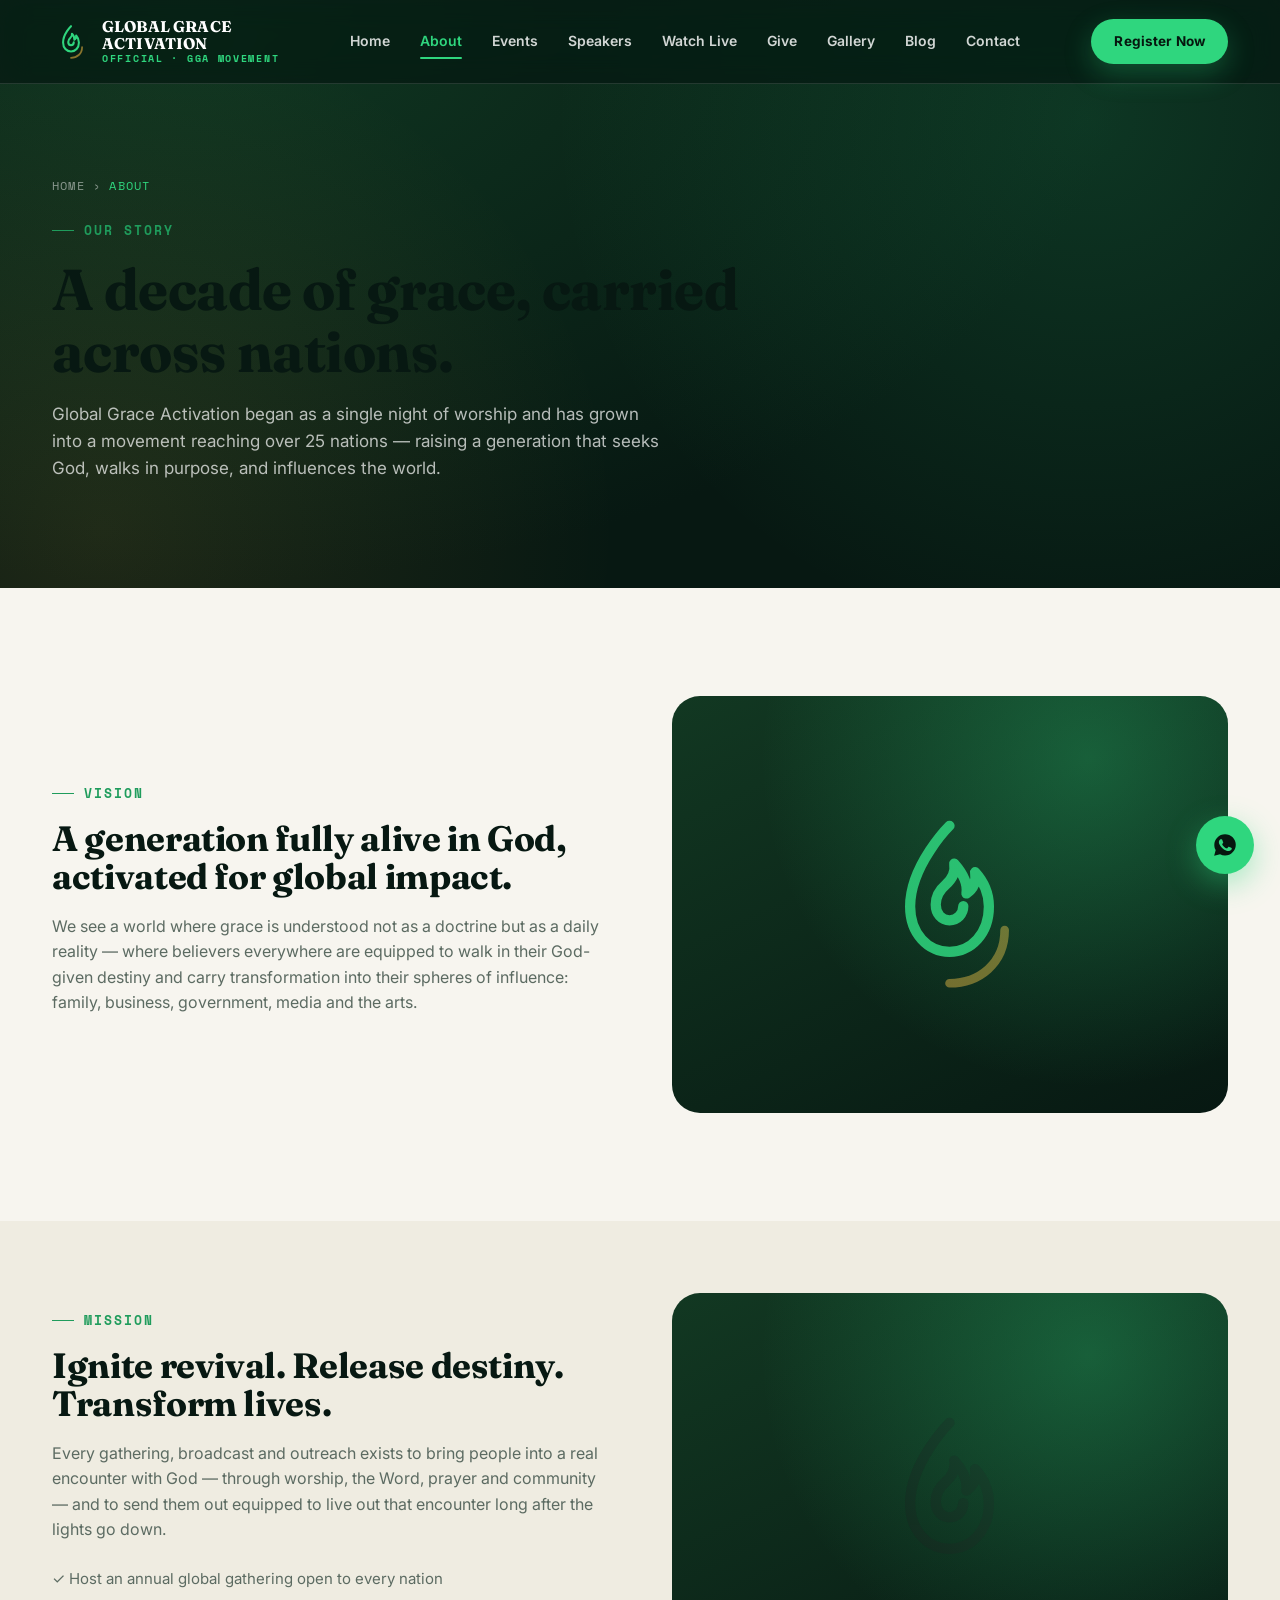
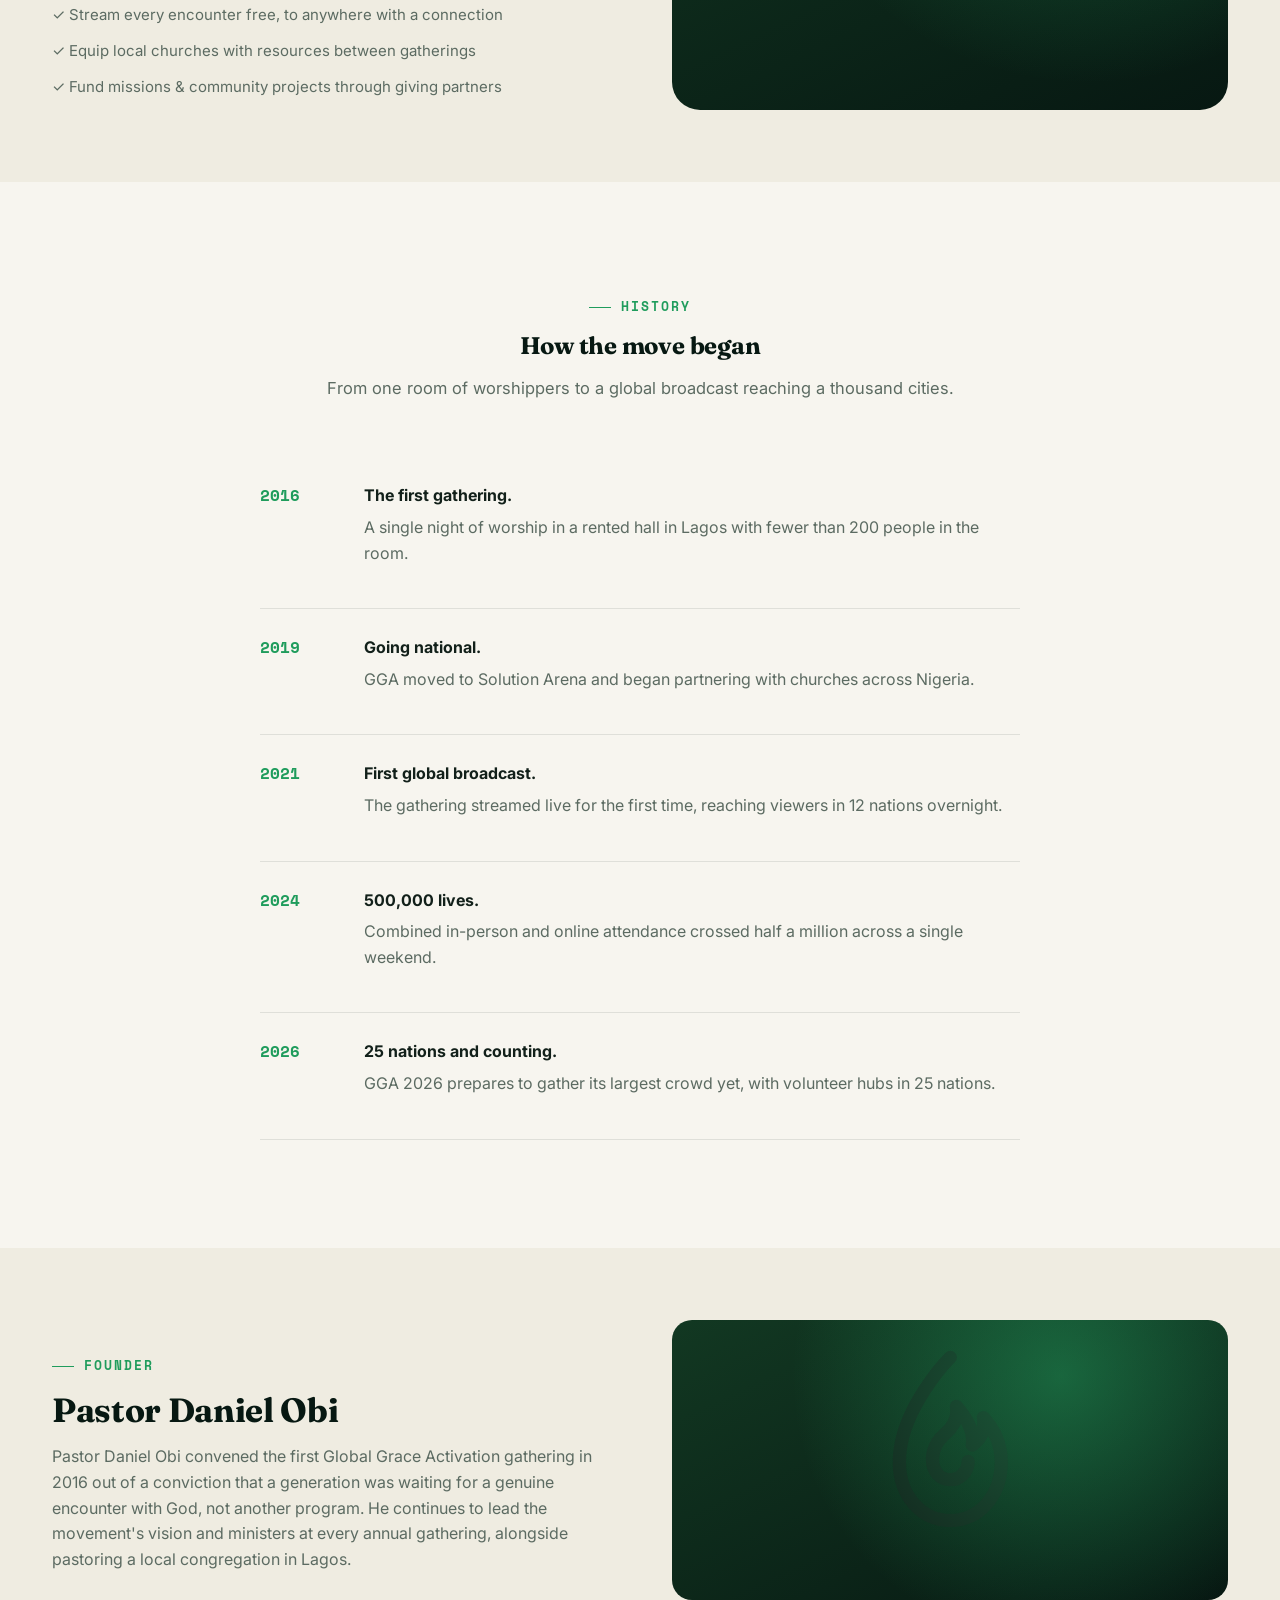
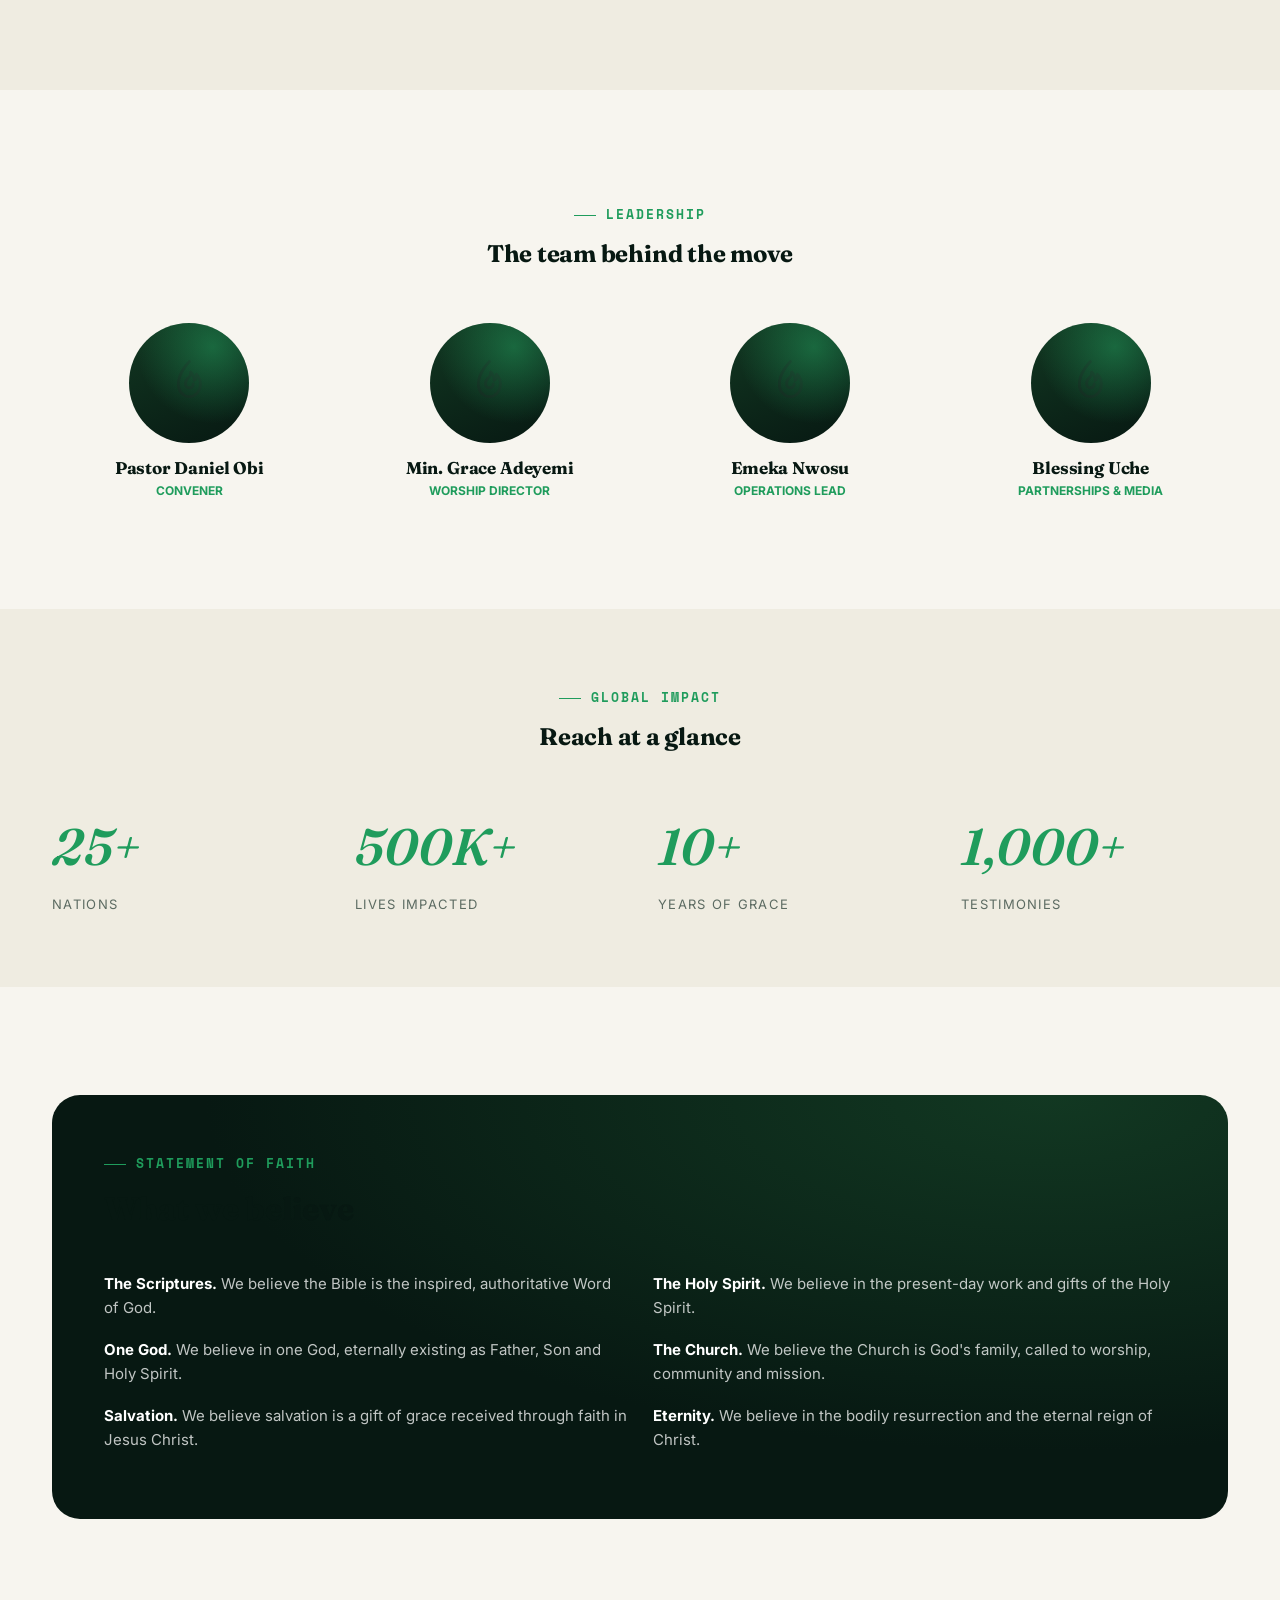
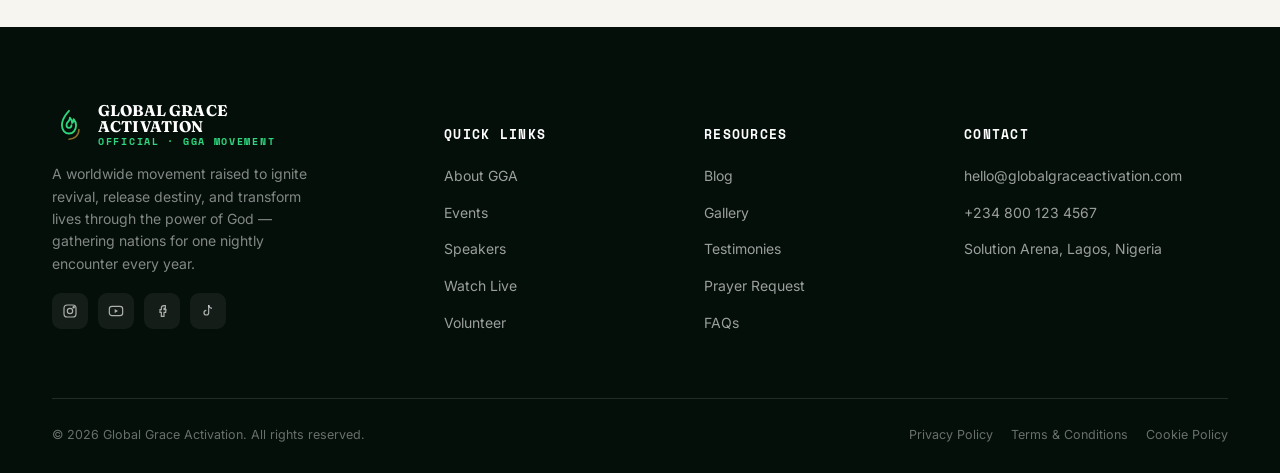
==== about.html @ a382066d "Add files via upload" ====
<!DOCTYPE html>
<html lang="en">
<head>
<meta charset="UTF-8">
<meta name="viewport" content="width=device-width, initial-scale=1.0">
<title>About | Global Grace Activation</title>
<meta name="description" content="The vision, mission, history and leadership behind Global Grace Activation — a worldwide movement raised to ignite revival and activate destiny.">
<meta property="og:title" content="About | Global Grace Activation">
<meta property="og:description" content="The vision, mission, history and leadership behind Global Grace Activation — a worldwide movement raised to ignite revival and activate destiny.">
<meta property="og:type" content="website">
<link rel="icon" href="data:image/svg+xml,<svg xmlns=%22http://www.w3.org/2000/svg%22 viewBox=%220 0 48 48%22><rect width=48 height=48 rx=10 fill=%22%23071812%22/><path d=%22M24 8C24 8 16 16 16 24.5C16 30 19.5 33.5 24 33.5C28.5 33.5 32 30 32 24.5C32 21.8 30.9 19.5 29.4 17.8C29.7 19.6 29 21 27.7 21.9C28 19.9 27.2 18.1 25.3 16C25.6 17.8 24.9 19 23.7 20C22.6 20.9 21.8 22.1 21.8 23.8C21.8 25.7 23 27 24 27C25.7 27 26.8 25.7 26.8 24.2%22 stroke=%22%232fd67e%22 stroke-width=2.6 stroke-linecap=round stroke-linejoin=round fill=none/></svg>">
<link rel="preconnect" href="https://fonts.googleapis.com">
<link rel="stylesheet" href="styles.css">
</head>
<body>
<nav class="nav">
  <div class="container">
    <a href="index.html" class="nav-brand">
      <span class="flame-mark"><svg viewBox="0 0 48 48" fill="none" xmlns="http://www.w3.org/2000/svg">
<path d="M24 4C24 4 14 14 14 24.5C14 31.4 18.5 36 24 36C29.5 36 34 31.4 34 24.5C34 21 32.5 18 30.5 15.8C30.9 18.2 30 20 28.3 21.2C28.7 18.6 27.6 16.3 25.2 13.6C25.6 16 24.6 17.6 23 19C21.6 20.2 20.5 21.8 20.5 24C20.5 26.4 22 28 24 28C26 28 27.5 26.4 27.5 24.4" stroke="#2fd67e" stroke-width="2.6" stroke-linecap="round" stroke-linejoin="round"/>
<path d="M24 44C31.5 44 38 39 38 30.5" stroke="#f5b942" stroke-width="2.2" stroke-linecap="round" opacity="0.55"/>
</svg></span>
      <span class="brand-text">GLOBAL GRACE<br>ACTIVATION<small>OFFICIAL &middot; GGA MOVEMENT</small></span>
    </a>
    <div class="nav-links">
      <a href="index.html">Home</a>
      <a href="about.html">About</a>
      <a href="events.html">Events</a>
      <a href="speakers.html">Speakers</a>
      <a href="watch-live.html">Watch Live</a>
      <a href="give.html">Give</a>
      <a href="gallery.html">Gallery</a>
      <a href="blog.html">Blog</a>
      <a href="contact.html">Contact</a>
    </div>
    <div class="nav-actions">
      <a href="watch-live.html" class="btn btn-outline btn-sm">Watch Live</a>
      <a href="events.html" class="btn btn-primary btn-sm">Register Now</a>
    </div>
    <button class="nav-burger" aria-label="Menu"><span></span><span></span><span></span></button>
  </div>
</nav>

<header class="page-header">
  <div class="container">
    <span class="crumb">Home &rsaquo; <span>About</span></span>
    <span class="eyebrow on-dark">Our story</span>
    <h1 style="margin-top:18px;">A decade of grace, carried across nations.</h1>
    <p>Global Grace Activation began as a single night of worship and has grown into a movement reaching over 25 nations &mdash; raising a generation that seeks God, walks in purpose, and influences the world.</p>
  </div>
</header>

<section class="section-pad">
  <div class="container two-col">
    <div class="reveal">
      <span class="eyebrow">Vision</span>
      <h2 style="font-size:2.2rem; margin-top:16px;">A generation fully alive in God, activated for global impact.</h2>
      <p style="color:var(--mist); margin-top:18px; font-size:16px;">We see a world where grace is understood not as a doctrine but as a daily reality &mdash; where believers everywhere are equipped to walk in their God-given destiny and carry transformation into their spheres of influence: family, business, government, media and the arts.</p>
    </div>
    <div class="img-frame reveal"><svg viewBox="0 0 48 48" fill="none" xmlns="http://www.w3.org/2000/svg">
<path d="M24 4C24 4 14 14 14 24.5C14 31.4 18.5 36 24 36C29.5 36 34 31.4 34 24.5C34 21 32.5 18 30.5 15.8C30.9 18.2 30 20 28.3 21.2C28.7 18.6 27.6 16.3 25.2 13.6C25.6 16 24.6 17.6 23 19C21.6 20.2 20.5 21.8 20.5 24C20.5 26.4 22 28 24 28C26 28 27.5 26.4 27.5 24.4" stroke="#2fd67e" stroke-width="2.6" stroke-linecap="round" stroke-linejoin="round"/>
<path d="M24 44C31.5 44 38 39 38 30.5" stroke="#f5b942" stroke-width="2.2" stroke-linecap="round" opacity="0.55"/>
</svg></div>
  </div>
</section>

<section class="section-pad-sm" style="background:var(--paper-2);">
  <div class="container two-col">
    <div class="img-frame reveal" style="order:2;"><svg viewBox="0 0 48 48" fill="none" xmlns="http://www.w3.org/2000/svg">
<path d="M24 4C24 4 14 14 14 24.5C14 31.4 18.5 36 24 36C29.5 36 34 31.4 34 24.5C34 21 32.5 18 30.5 15.8C30.9 18.2 30 20 28.3 21.2C28.7 18.6 27.6 16.3 25.2 13.6C25.6 16 24.6 17.6 23 19C21.6 20.2 20.5 21.8 20.5 24C20.5 26.4 22 28 24 28C26 28 27.5 26.4 27.5 24.4" stroke="currentColor" stroke-width="2.6" stroke-linecap="round" stroke-linejoin="round"/>
</svg></div>
    <div class="reveal" style="order:1;">
      <span class="eyebrow">Mission</span>
      <h2 style="font-size:2.2rem; margin-top:16px;">Ignite revival. Release destiny. Transform lives.</h2>
      <p style="color:var(--mist); margin-top:18px; font-size:16px;">Every gathering, broadcast and outreach exists to bring people into a real encounter with God &mdash; through worship, the Word, prayer and community &mdash; and to send them out equipped to live out that encounter long after the lights go down.</p>
      <ul style="margin-top:24px; color:var(--mist); font-size:15px; display:flex; flex-direction:column; gap:12px;">
        <li>&#10003; Host an annual global gathering open to every nation</li>
        <li>&#10003; Stream every encounter free, to anywhere with a connection</li>
        <li>&#10003; Equip local churches with resources between gatherings</li>
        <li>&#10003; Fund missions &amp; community projects through giving partners</li>
      </ul>
    </div>
  </div>
</section>

<section class="section-pad">
  <div class="container">
    <div class="center-head reveal">
      <span class="eyebrow">History</span>
      <h2>How the move began</h2>
      <p>From one room of worshippers to a global broadcast reaching a thousand cities.</p>
    </div>
    <ul class="impact-list reveal-stagger" style="max-width:760px; margin:0 auto;">
      <li><span class="yr">2016</span><div><strong>The first gathering.</strong><p style="color:var(--mist); margin-top:6px;">A single night of worship in a rented hall in Lagos with fewer than 200 people in the room.</p></div></li>
      <li><span class="yr">2019</span><div><strong>Going national.</strong><p style="color:var(--mist); margin-top:6px;">GGA moved to Solution Arena and began partnering with churches across Nigeria.</p></div></li>
      <li><span class="yr">2021</span><div><strong>First global broadcast.</strong><p style="color:var(--mist); margin-top:6px;">The gathering streamed live for the first time, reaching viewers in 12 nations overnight.</p></div></li>
      <li><span class="yr">2024</span><div><strong>500,000 lives.</strong><p style="color:var(--mist); margin-top:6px;">Combined in-person and online attendance crossed half a million across a single weekend.</p></div></li>
      <li><span class="yr">2026</span><div><strong>25 nations and counting.</strong><p style="color:var(--mist); margin-top:6px;">GGA 2026 prepares to gather its largest crowd yet, with volunteer hubs in 25 nations.</p></div></li>
    </ul>
  </div>
</section>

<section class="section-pad-sm" style="background:var(--paper-2);">
  <div class="container two-col">
    <div class="reveal">
      <span class="eyebrow">Founder</span>
      <h2 style="font-size:2.1rem; margin-top:16px;">Pastor Daniel Obi</h2>
      <p style="color:var(--mist); margin-top:16px; font-size:16px;">Pastor Daniel Obi convened the first Global Grace Activation gathering in 2016 out of a conviction that a generation was waiting for a genuine encounter with God, not another program. He continues to lead the movement's vision and ministers at every annual gathering, alongside pastoring a local congregation in Lagos.</p>
    </div>
    <div class="leader-card reveal" style="text-align:left;">
      <div class="avatar" style="margin:0 0 18px; border-radius:20px; width:100%; height:280px;"><svg viewBox="0 0 48 48" fill="none" xmlns="http://www.w3.org/2000/svg">
<path d="M24 4C24 4 14 14 14 24.5C14 31.4 18.5 36 24 36C29.5 36 34 31.4 34 24.5C34 21 32.5 18 30.5 15.8C30.9 18.2 30 20 28.3 21.2C28.7 18.6 27.6 16.3 25.2 13.6C25.6 16 24.6 17.6 23 19C21.6 20.2 20.5 21.8 20.5 24C20.5 26.4 22 28 24 28C26 28 27.5 26.4 27.5 24.4" stroke="currentColor" stroke-width="2.6" stroke-linecap="round" stroke-linejoin="round"/>
</svg></div>
    </div>
  </div>
</section>

<section class="section-pad">
  <div class="container">
    <div class="center-head reveal">
      <span class="eyebrow">Leadership</span>
      <h2>The team behind the move</h2>
    </div>
    <div class="grid-4 reveal-stagger">
      <div class="leader-card"><div class="avatar"><svg viewBox="0 0 48 48" fill="none" xmlns="http://www.w3.org/2000/svg">
<path d="M24 4C24 4 14 14 14 24.5C14 31.4 18.5 36 24 36C29.5 36 34 31.4 34 24.5C34 21 32.5 18 30.5 15.8C30.9 18.2 30 20 28.3 21.2C28.7 18.6 27.6 16.3 25.2 13.6C25.6 16 24.6 17.6 23 19C21.6 20.2 20.5 21.8 20.5 24C20.5 26.4 22 28 24 28C26 28 27.5 26.4 27.5 24.4" stroke="currentColor" stroke-width="2.6" stroke-linecap="round" stroke-linejoin="round"/>
</svg></div><h4>Pastor Daniel Obi</h4><div class="role">Convener</div></div>
      <div class="leader-card"><div class="avatar"><svg viewBox="0 0 48 48" fill="none" xmlns="http://www.w3.org/2000/svg">
<path d="M24 4C24 4 14 14 14 24.5C14 31.4 18.5 36 24 36C29.5 36 34 31.4 34 24.5C34 21 32.5 18 30.5 15.8C30.9 18.2 30 20 28.3 21.2C28.7 18.6 27.6 16.3 25.2 13.6C25.6 16 24.6 17.6 23 19C21.6 20.2 20.5 21.8 20.5 24C20.5 26.4 22 28 24 28C26 28 27.5 26.4 27.5 24.4" stroke="currentColor" stroke-width="2.6" stroke-linecap="round" stroke-linejoin="round"/>
</svg></div><h4>Min. Grace Adeyemi</h4><div class="role">Worship Director</div></div>
      <div class="leader-card"><div class="avatar"><svg viewBox="0 0 48 48" fill="none" xmlns="http://www.w3.org/2000/svg">
<path d="M24 4C24 4 14 14 14 24.5C14 31.4 18.5 36 24 36C29.5 36 34 31.4 34 24.5C34 21 32.5 18 30.5 15.8C30.9 18.2 30 20 28.3 21.2C28.7 18.6 27.6 16.3 25.2 13.6C25.6 16 24.6 17.6 23 19C21.6 20.2 20.5 21.8 20.5 24C20.5 26.4 22 28 24 28C26 28 27.5 26.4 27.5 24.4" stroke="currentColor" stroke-width="2.6" stroke-linecap="round" stroke-linejoin="round"/>
</svg></div><h4>Emeka Nwosu</h4><div class="role">Operations Lead</div></div>
      <div class="leader-card"><div class="avatar"><svg viewBox="0 0 48 48" fill="none" xmlns="http://www.w3.org/2000/svg">
<path d="M24 4C24 4 14 14 14 24.5C14 31.4 18.5 36 24 36C29.5 36 34 31.4 34 24.5C34 21 32.5 18 30.5 15.8C30.9 18.2 30 20 28.3 21.2C28.7 18.6 27.6 16.3 25.2 13.6C25.6 16 24.6 17.6 23 19C21.6 20.2 20.5 21.8 20.5 24C20.5 26.4 22 28 24 28C26 28 27.5 26.4 27.5 24.4" stroke="currentColor" stroke-width="2.6" stroke-linecap="round" stroke-linejoin="round"/>
</svg></div><h4>Blessing Uche</h4><div class="role">Partnerships &amp; Media</div></div>
    </div>
  </div>
</section>

<section class="section-pad-sm" style="background:var(--paper-2);">
  <div class="container">
    <div class="center-head reveal">
      <span class="eyebrow">Global impact</span>
      <h2>Reach at a glance</h2>
    </div>
    <div class="stats-row reveal-stagger">
      <div><div class="stat-num">25+</div><div class="stat-label">Nations</div></div>
      <div><div class="stat-num">500K+</div><div class="stat-label">Lives Impacted</div></div>
      <div><div class="stat-num">10+</div><div class="stat-label">Years of Grace</div></div>
      <div><div class="stat-num">1,000+</div><div class="stat-label">Testimonies</div></div>
    </div>
  </div>
</section>

<section class="section-pad">
  <div class="container">
    <div class="panel-dark reveal">
      <span class="eyebrow">Statement of faith</span>
      <h2 style="font-size:2rem; margin-top:18px;">What we believe</h2>
      <div class="grid-2" style="margin-top:30px; color:rgba(255,255,255,.75); font-size:15px;">
        <div>
          <p style="margin-bottom:18px;"><strong style="color:#fff;">The Scriptures.</strong> We believe the Bible is the inspired, authoritative Word of God.</p>
          <p style="margin-bottom:18px;"><strong style="color:#fff;">One God.</strong> We believe in one God, eternally existing as Father, Son and Holy Spirit.</p>
          <p><strong style="color:#fff;">Salvation.</strong> We believe salvation is a gift of grace received through faith in Jesus Christ.</p>
        </div>
        <div>
          <p style="margin-bottom:18px;"><strong style="color:#fff;">The Holy Spirit.</strong> We believe in the present-day work and gifts of the Holy Spirit.</p>
          <p style="margin-bottom:18px;"><strong style="color:#fff;">The Church.</strong> We believe the Church is God's family, called to worship, community and mission.</p>
          <p><strong style="color:#fff;">Eternity.</strong> We believe in the bodily resurrection and the eternal reign of Christ.</p>
        </div>
      </div>
    </div>
  </div>
</section>
<footer>
  <div class="container">
    <div class="footer-grid">
      <div class="footer-brand">
        <a href="index.html" class="nav-brand" style="margin-bottom:6px;">
          <span class="flame-mark" style="width:34px;height:34px;"><svg viewBox="0 0 48 48" fill="none" xmlns="http://www.w3.org/2000/svg">
<path d="M24 4C24 4 14 14 14 24.5C14 31.4 18.5 36 24 36C29.5 36 34 31.4 34 24.5C34 21 32.5 18 30.5 15.8C30.9 18.2 30 20 28.3 21.2C28.7 18.6 27.6 16.3 25.2 13.6C25.6 16 24.6 17.6 23 19C21.6 20.2 20.5 21.8 20.5 24C20.5 26.4 22 28 24 28C26 28 27.5 26.4 27.5 24.4" stroke="#2fd67e" stroke-width="2.6" stroke-linecap="round" stroke-linejoin="round"/>
<path d="M24 44C31.5 44 38 39 38 30.5" stroke="#f5b942" stroke-width="2.2" stroke-linecap="round" opacity="0.55"/>
</svg></span>
          <span class="brand-text">GLOBAL GRACE<br>ACTIVATION<small>OFFICIAL &middot; GGA MOVEMENT</small></span>
        </a>
        <p>A worldwide movement raised to ignite revival, release destiny, and transform lives through the power of God &mdash; gathering nations for one nightly encounter every year.</p>
        <div class="footer-social">
          <a href="#" aria-label="Instagram"><svg width="16" height="16" viewBox="0 0 24 24" fill="none" stroke="currentColor" stroke-width="1.8"><rect x="3" y="3" width="18" height="18" rx="5"/><circle cx="12" cy="12" r="4"/><circle cx="17.5" cy="6.5" r="1"/></svg></a>
          <a href="#" aria-label="YouTube"><svg width="16" height="16" viewBox="0 0 24 24" fill="none" stroke="currentColor" stroke-width="1.8"><rect x="2" y="5" width="20" height="14" rx="4"/><path d="M10 9l5 3-5 3V9z" fill="currentColor" stroke="none"/></svg></a>
          <a href="#" aria-label="Facebook"><svg width="16" height="16" viewBox="0 0 24 24" fill="none" stroke="currentColor" stroke-width="1.8"><path d="M15 8h2V4h-2a4 4 0 0 0-4 4v2H9v4h2v6h4v-6h2.5l.5-4H15V8z"/></svg></a>
          <a href="#" aria-label="TikTok"><svg width="16" height="16" viewBox="0 0 24 24" fill="none" stroke="currentColor" stroke-width="1.8"><path d="M13 3v11.5a3.5 3.5 0 1 1-3.5-3.5"/><path d="M13 3c.4 2.6 2.2 4.6 5 5"/></svg></a>
        </div>
      </div>
      <div>
        <h5>Quick Links</h5>
        <ul>
          <li><a href="about.html">About GGA</a></li>
          <li><a href="events.html">Events</a></li>
          <li><a href="speakers.html">Speakers</a></li>
          <li><a href="watch-live.html">Watch Live</a></li>
          <li><a href="volunteer.html">Volunteer</a></li>
        </ul>
      </div>
      <div>
        <h5>Resources</h5>
        <ul>
          <li><a href="blog.html">Blog</a></li>
          <li><a href="gallery.html">Gallery</a></li>
          <li><a href="testimonies.html">Testimonies</a></li>
          <li><a href="prayer.html">Prayer Request</a></li>
          <li><a href="faqs.html">FAQs</a></li>
        </ul>
      </div>
      <div>
        <h5>Contact</h5>
        <ul>
          <li><a href="mailto:hello@globalgraceactivation.com">hello@globalgraceactivation.com</a></li>
          <li><a href="tel:+2348001234567">+234 800 123 4567</a></li>
          <li><a href="contact.html">Solution Arena, Lagos, Nigeria</a></li>
        </ul>
      </div>
    </div>
    <div class="footer-bottom">
      <span>&copy; 2026 Global Grace Activation. All rights reserved.</span>
      <div>
        <a href="#">Privacy Policy</a><a href="#">Terms &amp; Conditions</a><a href="#">Cookie Policy</a>
      </div>
    </div>
  </div>
</footer>

<a href="https://wa.me/2348001234567" class="wa-float" aria-label="Chat on WhatsApp" target="_blank" rel="noopener">
  <svg width="26" height="26" viewBox="0 0 24 24" fill="currentColor"><path d="M12.04 2C6.58 2 2.13 6.45 2.13 11.91c0 1.7.44 3.35 1.29 4.8L2 22l5.44-1.38a9.9 9.9 0 0 0 4.6 1.13h.01c5.46 0 9.9-4.45 9.9-9.91 0-2.65-1.03-5.13-2.9-7C17.17 3.02 14.69 2 12.04 2zm5.8 14.16c-.24.68-1.4 1.3-1.93 1.38-.5.08-1.12.11-1.8-.11-.42-.13-.96-.31-1.65-.6-2.9-1.25-4.8-4.17-4.94-4.36-.14-.2-1.18-1.57-1.18-3 0-1.42.75-2.12 1.01-2.41.27-.29.58-.36.78-.36.2 0 .4 0 .57.01.18.01.43-.07.68.52.24.6.83 2.06.9 2.21.07.15.12.33.02.53-.1.2-.15.32-.3.5-.15.17-.31.39-.44.52-.15.15-.3.31-.13.6.17.3.76 1.25 1.63 2.03 1.12 1 2.07 1.31 2.36 1.46.3.15.47.13.64-.08.18-.2.75-.88.95-1.18.2-.3.4-.25.66-.15.27.1 1.71.81 2 .96.3.15.49.22.56.35.08.13.08.75-.16 1.44z"/></svg>
</a>

<script src="script.js"></script>
</body>
</html>
---- styles.css ----
/* ============================================================
   GLOBAL GRACE ACTIVATION — Design System
   Display: Fraunces (editorial serif, dramatic italics — gravitas of a faith movement)
   Body:    Inter
   Utility: Space Mono (countdown, eyebrows, labels — "signal" feel)
   ============================================================ */

@import url('https://fonts.googleapis.com/css2?family=Fraunces:ital,opsz,wght@0,9..144,300;0,9..144,500;0,9..144,600;0,9..144,700;0,9..144,900;1,9..144,500;1,9..144,600&family=Inter:wght@400;500;600;700;800&family=Space+Mono:wght@400;700&display=swap');

:root{
  /* --- colors --- */
  --ink:        #071812;   /* near-black forest, hero/dark sections */
  --ink-2:      #0e2b1d;   /* secondary dark panel */
  --forest:     #123822;   /* mid green, borders on dark */
  --flame:      #2fd67e;   /* signature bright activation green */
  --flame-dim:  #1f9c5c;
  --ember:      #f5b942;   /* warm gold/amber — the "fire" counter-note */
  --paper:      #f7f5ef;   /* warm off-white, not stark white */
  --paper-2:    #efece1;
  --text:       #12201a;   /* body ink on paper */
  --mist:       #5c6b62;   /* muted secondary text */
  --line:       rgba(18,32,26,0.10);
  --line-dark:  rgba(255,255,255,0.12);
  --white:      #ffffff;

  --shadow-sm:  0 2px 10px rgba(7,24,18,0.06);
  --shadow-md:  0 12px 32px rgba(7,24,18,0.14);
  --shadow-lg:  0 24px 60px rgba(7,24,18,0.28);

  --radius-sm:  10px;
  --radius-md:  16px;
  --radius-lg:  28px;

  --nav-h: 84px;

  --ease: cubic-bezier(.16,.8,.24,1);
}

*,*::before,*::after{ box-sizing:border-box; }
html{ scroll-behavior:smooth; scroll-padding-top: calc(var(--nav-h) + 12px); }
body{
  margin:0;
  background: var(--paper);
  color: var(--text);
  font-family:'Inter',sans-serif;
  font-size:16px;
  line-height:1.6;
  -webkit-font-smoothing:antialiased;
  overflow-x:hidden;
}
img{ max-width:100%; display:block; }
a{ color:inherit; text-decoration:none; }
ul{ list-style:none; margin:0; padding:0; }
button{ font-family:inherit; cursor:pointer; }
input,textarea,select{ font-family:inherit; }

h1,h2,h3,h4{
  font-family:'Fraunces',serif;
  color: var(--ink);
  line-height:1.08;
  margin:0;
  letter-spacing:-0.01em;
}
.on-dark h1,.on-dark h2,.on-dark h3,.on-dark h4{ color:var(--white); }

.eyebrow{
  font-family:'Space Mono',monospace;
  text-transform:uppercase;
  letter-spacing:.16em;
  font-size:12.5px;
  font-weight:700;
  color: var(--flame-dim);
  display:inline-flex;
  align-items:center;
  gap:10px;
}
.eyebrow::before{
  content:'';
  width:22px; height:1px;
  background: var(--flame-dim);
  display:inline-block;
}
.on-dark .eyebrow{ color: var(--flame); }
.on-dark .eyebrow::before{ background:var(--flame); }

:focus-visible{
  outline: 2.5px solid var(--ember);
  outline-offset: 3px;
}

.container{
  max-width:1240px;
  margin:0 auto;
  padding:0 32px;
}
section{ position:relative; }
.section-pad{ padding: 108px 0; }
.section-pad-sm{ padding:72px 0; }

@media(max-width:860px){
  .section-pad{ padding:72px 0; }
  .section-pad-sm{ padding:52px 0; }
  .container{ padding:0 22px; }
}

/* ============ BUTTONS ============ */
.btn{
  display:inline-flex;
  align-items:center;
  justify-content:center;
  gap:10px;
  padding:16px 30px;
  border-radius:999px;
  font-weight:700;
  font-size:14.5px;
  letter-spacing:.01em;
  border:1.5px solid transparent;
  transition: transform .35s var(--ease), box-shadow .35s var(--ease), background .3s, color .3s, border-color .3s;
  white-space:nowrap;
}
.btn-primary{
  background: var(--flame);
  color: #06170f;
  box-shadow: 0 10px 28px rgba(47,214,126,.28);
}
.btn-primary:hover{ transform:translateY(-2px); box-shadow:0 16px 36px rgba(47,214,126,.4); background:#38e88a; }
.btn-outline{
  background:transparent;
  border-color: rgba(255,255,255,.5);
  color:var(--white);
}
.btn-outline:hover{ border-color:#fff; background:rgba(255,255,255,.08); transform:translateY(-2px); }
.btn-outline-dark{
  background:transparent;
  border-color: rgba(18,32,26,.25);
  color:var(--ink);
}
.btn-outline-dark:hover{ border-color:var(--ink); background:rgba(18,32,26,.05); }
.btn-ghost{
  background:transparent; color:var(--flame-dim); padding:16px 6px;
}
.btn-ghost::after{ content:'→'; margin-left:8px; transition:transform .3s var(--ease); display:inline-block;}
.btn-ghost:hover::after{ transform:translateX(6px); }
.btn-sm{ padding:11px 20px; font-size:13px; }
.btn-block{ width:100%; }

/* ============ NAVBAR (fixed overlap issue: proper flex, gap, spacing) ============ */
.nav{
  position:fixed; top:0; left:0; right:0;
  z-index:1000;
  height:var(--nav-h);
  display:flex;
  align-items:center;
  background: rgba(7,24,18,0.72);
  backdrop-filter: blur(14px) saturate(140%);
  -webkit-backdrop-filter: blur(14px) saturate(140%);
  border-bottom:1px solid var(--line-dark);
  transition: background .4s ease, box-shadow .4s ease, height .3s ease;
}
.nav.is-scrolled{
  background: rgba(7,24,18,0.94);
  box-shadow: var(--shadow-md);
  height:72px;
}
.nav .container{
  display:flex;
  align-items:center;
  justify-content:space-between;
  gap:24px;
  width:100%;
}
.nav-brand{
  display:flex; align-items:center; gap:12px;
  flex:0 0 auto;
  min-width:0;
}
.nav-brand .flame-mark{
  width:38px;height:38px;flex:none;
}
.nav-brand .brand-text{
  font-family:'Fraunces',serif;
  color:#fff;
  line-height:1.05;
  font-size:15.5px;
  font-weight:700;
  letter-spacing:.01em;
  white-space:nowrap;
}
.nav-brand .brand-text small{
  display:block;
  font-family:'Space Mono',monospace;
  font-size:9.5px;
  letter-spacing:.18em;
  color: var(--flame);
  font-weight:700;
  margin-top:2px;
}

.nav-links{
  display:flex;
  align-items:center;
  gap:2px;
  flex:1 1 auto;
  justify-content:center;
  min-width:0;
}
.nav-links a{
  position:relative;
  color: rgba(255,255,255,.82);
  font-size:14px;
  font-weight:600;
  padding:10px 14px;
  border-radius:8px;
  white-space:nowrap;
  transition: color .25s ease, background .25s ease;
}
.nav-links a:hover{ color:#fff; background:rgba(255,255,255,.06); }
.nav-links a.active{ color:var(--flame); }
.nav-links a.active::after{
  content:'';
  position:absolute;
  left:14px; right:14px; bottom:4px;
  height:2px;
  background:var(--flame);
  border-radius:2px;
}

.nav-actions{
  display:flex; align-items:center; gap:10px;
  flex:0 0 auto;
}
.nav-actions .btn{ padding:11px 22px; font-size:13.5px; }
.nav-actions .btn-outline{ display:none; }

.nav-burger{
  display:none;
  width:42px;height:42px;
  border:1px solid var(--line-dark);
  border-radius:10px;
  background:rgba(255,255,255,.05);
  align-items:center;justify-content:center;
  flex-direction:column; gap:5px;
}
.nav-burger span{ width:18px;height:2px;background:#fff;border-radius:2px; transition:.3s; }
.nav-burger.is-open span:nth-child(1){ transform:translateY(7px) rotate(45deg); }
.nav-burger.is-open span:nth-child(2){ opacity:0; }
.nav-burger.is-open span:nth-child(3){ transform:translateY(-7px) rotate(-45deg); }

@media(max-width:1080px){
  .nav-links{ gap:0; }
  .nav-links a{ padding:10px 10px; font-size:13.5px; }
}
@media(max-width:940px){
  .nav-links{
    position:fixed; top:var(--nav-h); left:0; right:0;
    flex-direction:column; align-items:stretch;
    background: rgba(7,20,15,0.98);
    backdrop-filter: blur(16px);
    padding:10px 22px 26px;
    gap:2px;
    border-bottom:1px solid var(--line-dark);
    transform:translateY(-12px);
    opacity:0; visibility:hidden;
    transition: opacity .3s var(--ease), transform .3s var(--ease), visibility .3s;
    max-height:calc(100vh - var(--nav-h));
    overflow-y:auto;
  }
  .nav-links.is-open{ opacity:1; visibility:visible; transform:translateY(0); }
  .nav-links a{ padding:14px 8px; border-bottom:1px solid rgba(255,255,255,.06); border-radius:0; }
  .nav-actions .btn-primary{ display:none; }
  .nav-burger{ display:flex; }
}

/* ============ FLAME MARK (svg logo) ============ */
.flame-mark svg{ width:100%; height:100%; }

/* ============ HERO / PAGE HEADER (inner pages) ============ */
.page-header{
  background: radial-gradient(120% 160% at 15% 0%, #103822 0%, var(--ink) 62%);
  padding: calc(var(--nav-h) + 92px) 0 88px;
  position:relative;
  overflow:hidden;
}
.page-header::before{
  content:'';
  position:absolute; inset:0;
  background-image:
    radial-gradient(circle at 85% 20%, rgba(47,214,126,.16), transparent 45%),
    radial-gradient(circle at 8% 90%, rgba(245,185,66,.10), transparent 40%);
  pointer-events:none;
}
.page-header .container{ position:relative; z-index:1; }
.page-header h1{ font-size:clamp(2.4rem,5vw,3.6rem); max-width:820px; }
.page-header p{ color:rgba(255,255,255,.7); max-width:620px; margin-top:18px; font-size:17px; }
.crumb{
  font-family:'Space Mono',monospace; font-size:12px; letter-spacing:.1em;
  color:rgba(255,255,255,.5); text-transform:uppercase; margin-bottom:18px; display:block;
}
.crumb span{ color:var(--flame); }

/* ============ HOME HERO ============ */
.hero{
  position:relative;
  min-height:100vh;
  display:flex; align-items:center;
  background: var(--ink);
  overflow:hidden;
  padding-top: var(--nav-h);
}
.hero-glow{
  position:absolute; inset:0;
  background:
    radial-gradient(60% 55% at 78% 12%, rgba(47,214,126,.30), transparent 60%),
    radial-gradient(45% 45% at 10% 85%, rgba(245,185,66,.16), transparent 60%),
    linear-gradient(180deg, #071812 0%, #0a2416 55%, #071812 100%);
}
#ember-canvas{
  position:absolute; inset:0; width:100%; height:100%;
  opacity:.85;
}
.hero-grid-lines{
  position:absolute; inset:0;
  background-image: linear-gradient(rgba(255,255,255,.035) 1px, transparent 1px), linear-gradient(90deg, rgba(255,255,255,.035) 1px, transparent 1px);
  background-size: 64px 64px;
  mask-image: radial-gradient(80% 60% at 50% 40%, black, transparent 90%);
}
.hero-content{
  position:relative; z-index:2;
  width:100%;
  padding: 70px 0 90px;
}
.hero-inner{
  display:grid;
  grid-template-columns: 1.15fr .85fr;
  gap:56px;
  align-items:end;
}
.hero-flame-word{
  display:flex; align-items:center; gap:16px;
  margin-bottom:26px;
  opacity:0; transform:translateY(18px);
}
.hero-flame-word .flame-mark{ width:44px; height:44px; }
.hero-flame-word span{
  font-family:'Space Mono',monospace;
  letter-spacing:.28em;
  font-size:13px; font-weight:700;
  color: var(--flame);
  text-transform:uppercase;
}
.hero h1{
  font-size: clamp(2.6rem, 5.4vw, 4.6rem);
  color:#fff;
  font-weight:600;
}
.hero h1 em{
  font-style:italic;
  font-weight:500;
  color: var(--flame);
}
.hero .split-line{ overflow:hidden; }
.hero .split-line span{
  display:block;
  transform: translateY(105%);
  opacity:0;
}
.hero p.lede{
  color:rgba(255,255,255,.68);
  font-size:18px;
  max-width:520px;
  margin-top:22px;
  opacity:0; transform:translateY(14px);
}
.hero-cta-row{
  display:flex; gap:16px; margin-top:38px; flex-wrap:wrap;
  opacity:0; transform:translateY(14px);
}

.hero-panel{
  background: rgba(255,255,255,.045);
  border:1px solid var(--line-dark);
  border-radius: var(--radius-lg);
  padding:30px;
  backdrop-filter: blur(10px);
  opacity:0; transform:translateY(20px);
}
.hero-panel .eyebrow{ margin-bottom:14px; }
.hero-panel h3{ color:#fff; font-size:22px; margin-bottom:18px; }
.countdown{
  display:grid; grid-template-columns:repeat(4,1fr); gap:10px;
  margin-bottom:22px;
}
.countdown .c-cell{
  background: rgba(0,0,0,.28);
  border:1px solid var(--line-dark);
  border-radius:12px;
  padding:14px 4px;
  text-align:center;
}
.countdown .c-num{
  font-family:'Space Mono',monospace;
  font-size: clamp(1.5rem,3vw,2.2rem);
  font-weight:700;
  color: var(--flame);
  font-variant-numeric: tabular-nums;
}
.countdown .c-label{
  font-family:'Space Mono',monospace;
  font-size:9.5px; letter-spacing:.14em; text-transform:uppercase;
  color:rgba(255,255,255,.5); margin-top:4px;
}
.hero-meta{ display:flex; flex-direction:column; gap:10px; color:rgba(255,255,255,.75); font-size:14.5px; }
.hero-meta li{ display:flex; gap:10px; align-items:center; }
.hero-meta svg{ width:16px;height:16px; flex:none; color:var(--flame); }

.scroll-cue{
  position:absolute; bottom:34px; left:50%; transform:translateX(-50%);
  display:flex; flex-direction:column; align-items:center; gap:8px;
  color:rgba(255,255,255,.55); font-family:'Space Mono',monospace; font-size:10.5px; letter-spacing:.2em;
  z-index:2;
}
.scroll-cue .line{ width:1px; height:34px; background:linear-gradient(#2fd67e,transparent); animation: scrollcue 2s infinite; }
@keyframes scrollcue{ 0%{opacity:0;transform:scaleY(0);transform-origin:top;} 40%{opacity:1;transform:scaleY(1);transform-origin:top;} 60%{opacity:1;transform-origin:bottom;} 100%{opacity:0;transform:scaleY(0);transform-origin:bottom;} }

@media(max-width:980px){
  .hero-inner{ grid-template-columns:1fr; }
}

/* quick-links bar under hero */
.quicklinks{
  background:var(--white);
  border-bottom:1px solid var(--line);
}
.quicklinks .container{
  display:grid; grid-template-columns:repeat(4,1fr);
}
.ql-item{
  display:flex; flex-direction:column; align-items:center; text-align:center;
  gap:10px; padding:30px 14px;
  border-right:1px solid var(--line);
  transition: background .3s ease;
}
.ql-item:last-child{ border-right:none; }
.ql-item:hover{ background: var(--paper); }
.ql-item .ql-icon{
  width:44px;height:44px; border-radius:12px;
  display:flex;align-items:center;justify-content:center;
  background: rgba(47,214,126,.12); color:var(--flame-dim);
}
.ql-item strong{ font-size:14.5px; color:var(--ink); }
.ql-item small{ color:var(--mist); font-size:12.5px; }
@media(max-width:700px){
  .quicklinks .container{ grid-template-columns:repeat(2,1fr); }
  .ql-item:nth-child(2){ border-right:none; }
}

/* ============ IMPACT STATS ============ */
.stats-row{
  display:grid; grid-template-columns:repeat(4,1fr);
  gap:36px; margin-top:56px;
}
.stat-num{
  font-family:'Fraunces',serif; font-weight:600; font-style:italic;
  font-size:clamp(2.4rem,4vw,3.2rem); color:var(--flame-dim);
}
.stat-label{ font-size:13px; color:var(--mist); text-transform:uppercase; letter-spacing:.1em; margin-top:6px;}
@media(max-width:760px){ .stats-row{ grid-template-columns:repeat(2,1fr); gap:28px 20px;} }

.center-head{ text-align:center; max-width:680px; margin:0 auto 56px; }
.center-head .eyebrow{ justify-content:center; margin-bottom:16px; }
.center-head p{ color:var(--mist); font-size:16.5px; margin-top:16px; }

/* ============ CARDS ============ */
.card{
  background:var(--white);
  border-radius: var(--radius-md);
  border:1px solid var(--line);
  overflow:hidden;
  transition: transform .4s var(--ease), box-shadow .4s var(--ease);
}
.card:hover{ transform:translateY(-6px); box-shadow: var(--shadow-md); }

.grid-4{ display:grid; grid-template-columns:repeat(4,1fr); gap:26px; }
.grid-3{ display:grid; grid-template-columns:repeat(3,1fr); gap:26px; }
.grid-2{ display:grid; grid-template-columns:repeat(2,1fr); gap:26px; }
@media(max-width:980px){ .grid-4{ grid-template-columns:repeat(2,1fr);} .grid-3{ grid-template-columns:repeat(2,1fr);} }
@media(max-width:640px){ .grid-4,.grid-3,.grid-2{ grid-template-columns:1fr; } }

/* speaker card */
.speaker-card .avatar{
  aspect-ratio:1/1; width:100%;
  background: linear-gradient(155deg,#123822,#071812);
  display:flex;align-items:center;justify-content:center;
  position:relative; overflow:hidden;
}
.speaker-card .avatar svg{ width:44%; opacity:.9; }
.speaker-card .avatar::after{
  content:''; position:absolute; inset:0;
  background: radial-gradient(circle at 70% 20%, rgba(47,214,126,.35), transparent 60%);
}
.speaker-card .body{ padding:22px; }
.speaker-card h4{ font-size:19px; }
.speaker-card .role{ color:var(--flame-dim); font-size:12.5px; font-weight:700; text-transform:uppercase; letter-spacing:.06em; margin:4px 0 12px; }
.speaker-card p{ color:var(--mist); font-size:14.5px; }
.speaker-social{ display:flex; gap:10px; margin-top:16px; }
.speaker-social a{ width:32px;height:32px;border-radius:8px;background:var(--paper);display:flex;align-items:center;justify-content:center; color:var(--ink); transition:.25s; }
.speaker-social a:hover{ background:var(--flame); color:#06170f; }

/* testimony card */
.testimony-card{ position:relative; }
.testimony-card .thumb{
  aspect-ratio:4/3; background:linear-gradient(155deg,#123822,#071812);
  display:flex; align-items:center; justify-content:center; position:relative;
}
.testimony-card .thumb .play{
  width:52px;height:52px;border-radius:50%;background:rgba(255,255,255,.14); border:1.5px solid rgba(255,255,255,.5);
  display:flex; align-items:center; justify-content:center; color:#fff; backdrop-filter:blur(4px);
  transition: transform .3s var(--ease), background .3s;
}
.testimony-card:hover .thumb .play{ transform:scale(1.1); background:var(--flame); border-color:var(--flame); color:#06170f; }
.testimony-card .cat{
  position:absolute; top:12px; left:12px; background:rgba(7,24,18,.7); color:var(--flame);
  font-family:'Space Mono',monospace; font-size:10px; letter-spacing:.08em; text-transform:uppercase;
  padding:5px 10px; border-radius:999px; border:1px solid rgba(255,255,255,.15);
}
.testimony-card .body{ padding:18px 20px; }
.testimony-card h4{ font-size:16.5px; }
.testimony-card small{ color:var(--mist); }

/* blog card */
.blog-card .tag{ font-family:'Space Mono',monospace; font-size:11px; letter-spacing:.08em; text-transform:uppercase; color:var(--flame-dim); font-weight:700; }
.blog-card .thumb{ aspect-ratio:16/10; background:linear-gradient(155deg,#123822,#071812); }
.blog-card .body{ padding:22px; }
.blog-card h4{ font-size:19px; margin:10px 0 8px; }
.blog-card p{ color:var(--mist); font-size:14.5px; }
.blog-card .meta{ display:flex; justify-content:space-between; margin-top:16px; font-size:12.5px; color:var(--mist); font-family:'Space Mono',monospace; }

/* event card */
.event-card{ display:flex; gap:0; align-items:stretch; }
.event-card .date-badge{
  flex:0 0 96px; background:var(--ink); color:#fff; display:flex; flex-direction:column;
  align-items:center; justify-content:center; padding:20px 10px;
}
.event-card .date-badge .d{ font-family:'Fraunces',serif; font-size:32px; font-weight:600; color:var(--flame); }
.event-card .date-badge .m{ font-family:'Space Mono',monospace; font-size:11px; letter-spacing:.12em; text-transform:uppercase; margin-top:2px;}
.event-card .info{ padding:22px 24px; flex:1; }
.event-card h4{ font-size:19px; }
.event-card .meta-row{ display:flex; gap:18px; flex-wrap:wrap; margin:10px 0 14px; font-size:13px; color:var(--mist); }
.event-card .meta-row span{ display:flex; align-items:center; gap:6px; }
.event-card .meta-row svg{ width:14px;height:14px; color:var(--flame-dim); }

/* gallery */
.gallery-grid{ display:grid; grid-template-columns:repeat(4,1fr); gap:14px; }
.gallery-item{
  aspect-ratio:1/1; border-radius:14px; overflow:hidden; position:relative;
  background:linear-gradient(155deg,#123822,#071812);
  display:flex; align-items:center; justify-content:center;
}
.gallery-item.wide{ grid-column:span 2; aspect-ratio:2/1; }
.gallery-item .overlay{ position:absolute; inset:0; background:linear-gradient(0deg,rgba(0,0,0,.55),transparent 55%); opacity:0; transition:.3s; display:flex; align-items:flex-end; padding:14px; }
.gallery-item:hover .overlay{ opacity:1; }
.gallery-item .overlay span{ color:#fff; font-size:13px; font-weight:600; }
.gallery-item svg{ width:30%; color:rgba(255,255,255,.3); }
@media(max-width:860px){ .gallery-grid{ grid-template-columns:repeat(2,1fr);} .gallery-item.wide{ grid-column:span 2; } }

/* ============ DARK / GIVE / DONATE ============ */
.panel-dark{
  background: radial-gradient(120% 140% at 85% 0%, #123822, var(--ink) 60%);
  border-radius: var(--radius-lg);
  padding:52px;
  color:#fff;
}
.give-amounts{ display:grid; grid-template-columns:repeat(3,1fr); gap:12px; margin:22px 0; }
.amt-btn{
  background:rgba(255,255,255,.05); border:1.5px solid var(--line-dark); color:#fff;
  border-radius:12px; padding:16px 8px; font-weight:700; font-family:'Space Mono',monospace; font-size:14px;
  transition:.25s;
}
.amt-btn:hover, .amt-btn.active{ background:var(--flame); color:#06170f; border-color:var(--flame); }
.give-toggle{ display:inline-flex; background:rgba(255,255,255,.06); border-radius:999px; padding:5px; border:1px solid var(--line-dark); margin-bottom:20px;}
.give-toggle button{ border:none; background:transparent; color:rgba(255,255,255,.65); padding:9px 20px; border-radius:999px; font-weight:700; font-size:13px; }
.give-toggle button.active{ background:var(--flame); color:#06170f; }
.gateways{ display:flex; gap:14px; margin-top:18px; align-items:center; flex-wrap:wrap; }
.gateway-badge{ display:flex; align-items:center; gap:8px; background:rgba(255,255,255,.06); border:1px solid var(--line-dark); padding:9px 16px; border-radius:10px; font-size:13px; color:rgba(255,255,255,.8); font-weight:600;}

/* ============ FORMS ============ */
.field{ margin-bottom:18px; }
.field label{ display:block; font-size:13px; font-weight:700; margin-bottom:8px; color:var(--ink); }
.on-dark .field label{ color:rgba(255,255,255,.85); }
.field input, .field textarea, .field select{
  width:100%; padding:14px 16px; border-radius:10px; border:1.5px solid var(--line);
  background:var(--white); color:var(--text); font-size:14.5px; transition:border-color .25s, box-shadow .25s;
}
.on-dark .field input, .on-dark .field textarea, .on-dark .field select{
  background: rgba(255,255,255,.05); border-color:var(--line-dark); color:#fff;
}
.field input:focus, .field textarea:focus, .field select:focus{
  outline:none; border-color:var(--flame); box-shadow:0 0 0 4px rgba(47,214,126,.14);
}
.field-row{ display:grid; grid-template-columns:1fr 1fr; gap:16px; }
@media(max-width:640px){ .field-row{ grid-template-columns:1fr; } }

/* newsletter */
.newsletter-bar{
  background: var(--ink); color:#fff; padding:64px 0;
  position:relative; overflow:hidden;
}
.newsletter-bar::before{ content:''; position:absolute; inset:0; background:radial-gradient(60% 120% at 90% 50%, rgba(47,214,126,.18), transparent 70%); }
.newsletter-form{ display:flex; gap:12px; max-width:460px; }
.newsletter-form input{ flex:1; padding:15px 18px; border-radius:999px; border:1.5px solid var(--line-dark); background:rgba(255,255,255,.06); color:#fff; }
.newsletter-form input::placeholder{ color:rgba(255,255,255,.45); }
.newsletter-form input:focus{ outline:none; border-color:var(--flame); }

/* ============ FOOTER ============ */
footer{ background:#050f0a; color:rgba(255,255,255,.65); padding:76px 0 28px; }
.footer-grid{ display:grid; grid-template-columns:1.6fr 1fr 1fr 1.2fr; gap:40px; padding-bottom:52px; border-bottom:1px solid var(--line-dark); }
.footer-brand p{ color:rgba(255,255,255,.5); font-size:14px; margin-top:16px; max-width:280px; }
footer h5{ color:#fff; font-size:13px; text-transform:uppercase; letter-spacing:.1em; margin-bottom:18px; font-family:'Space Mono',monospace; }
footer ul li{ margin-bottom:11px; }
footer ul a{ font-size:14px; color:rgba(255,255,255,.6); transition:color .2s; }
footer ul a:hover{ color:var(--flame); }
.footer-social{ display:flex; gap:10px; margin-top:18px; }
.footer-social a{ width:36px;height:36px;border-radius:9px;background:rgba(255,255,255,.06);display:flex;align-items:center;justify-content:center; transition:.25s; }
.footer-social a:hover{ background:var(--flame); color:#06170f; }
.footer-bottom{ display:flex; justify-content:space-between; padding-top:26px; font-size:12.5px; color:rgba(255,255,255,.4); flex-wrap:wrap; gap:12px; }
.footer-bottom a{ color:rgba(255,255,255,.4); margin-left:18px; }
.footer-bottom a:hover{ color:var(--flame); }
@media(max-width:860px){ .footer-grid{ grid-template-columns:repeat(2,1fr); } }

/* whatsapp float */
.wa-float{
  position:fixed; bottom:26px; right:26px; z-index:900;
  width:58px;height:58px;border-radius:50%;
  background:var(--flame); color:#06170f;
  display:flex;align-items:center;justify-content:center;
  box-shadow:0 10px 30px rgba(47,214,126,.4);
  animation: floatpulse 3s infinite ease-in-out;
}
@keyframes floatpulse{ 0%,100%{ transform:translateY(0);} 50%{ transform:translateY(-6px);} }

/* ============ REVEAL ANIMATIONS ============ */
.reveal{ opacity:0; transform:translateY(28px); transition: opacity .8s var(--ease), transform .8s var(--ease); }
.reveal.in{ opacity:1; transform:translateY(0); }
.reveal-stagger > *{ opacity:0; transform:translateY(24px); transition: opacity .7s var(--ease), transform .7s var(--ease); }
.reveal-stagger.in > *{ opacity:1; transform:translateY(0); }
.reveal-stagger.in > *:nth-child(1){ transition-delay:.05s; }
.reveal-stagger.in > *:nth-child(2){ transition-delay:.12s; }
.reveal-stagger.in > *:nth-child(3){ transition-delay:.19s; }
.reveal-stagger.in > *:nth-child(4){ transition-delay:.26s; }
.reveal-stagger.in > *:nth-child(5){ transition-delay:.33s; }
.reveal-stagger.in > *:nth-child(6){ transition-delay:.40s; }

@media (prefers-reduced-motion: reduce){
  *{ animation-duration:.001ms !important; animation-iteration-count:1 !important; transition-duration:.001ms !important; scroll-behavior:auto !important; }
}

/* section divider flame accent */
.flame-rule{ display:flex; align-items:center; gap:14px; margin:0 0 20px; }
.flame-rule .flame-mark{ width:26px;height:26px; }
.flame-rule span{ height:1px; flex:1; background:var(--line); }

/* misc */
.pill{ display:inline-flex; align-items:center; gap:8px; background:rgba(47,214,126,.1); color:var(--flame-dim); border:1px solid rgba(47,214,126,.25); padding:7px 14px; border-radius:999px; font-size:12.5px; font-weight:700; }
.two-col{ display:grid; grid-template-columns:1fr 1fr; gap:64px; align-items:center; }
@media(max-width:900px){ .two-col{ grid-template-columns:1fr; gap:40px; } }
.img-frame{
  aspect-ratio:4/3; border-radius:var(--radius-lg); background:linear-gradient(155deg,#123822,#071812);
  position:relative; overflow:hidden; display:flex; align-items:center; justify-content:center;
}
.img-frame svg{ width:34%; opacity:.85; }
.img-frame::after{ content:''; position:absolute; inset:0; background:radial-gradient(circle at 75% 15%, rgba(47,214,126,.3), transparent 60%); }

.divider-tape{
  font-family:'Space Mono',monospace; letter-spacing:.2em; text-transform:uppercase; font-size:12px;
  color:rgba(255,255,255,.5); overflow:hidden; white-space:nowrap; border-top:1px solid var(--line-dark); border-bottom:1px solid var(--line-dark);
  padding:16px 0; background:var(--ink);
}
.divider-tape .track{ display:inline-block; animation: marquee 26s linear infinite; }
.divider-tape span{ margin:0 26px; color:rgba(255,255,255,.5); }
.divider-tape span b{ color:var(--flame); }
@keyframes marquee{ from{ transform:translateX(0);} to{ transform:translateX(-50%);} }

.accordion-item{ border-bottom:1px solid var(--line); padding:22px 0; }
.accordion-item button{ width:100%; display:flex; justify-content:space-between; align-items:center; background:none; border:none; font-family:'Fraunces',serif; font-size:18px; color:var(--ink); text-align:left; }
.accordion-item .plus{ font-family:'Space Mono',monospace; font-size:20px; color:var(--flame-dim); transition:.3s; flex:none; margin-left:20px; }
.accordion-item.open .plus{ transform:rotate(45deg); }
.accordion-item .a-body{ max-height:0; overflow:hidden; transition:max-height .35s var(--ease); }
.accordion-item .a-body p{ color:var(--mist); padding-top:14px; font-size:15px; }

.tab-bar{ display:flex; gap:8px; flex-wrap:wrap; margin-bottom:36px; }
.tab-btn{ padding:10px 20px; border-radius:999px; border:1.5px solid var(--line); background:var(--white); font-weight:700; font-size:13px; color:var(--mist); transition:.25s; }
.tab-btn.active, .tab-btn:hover{ background:var(--ink); color:#fff; border-color:var(--ink); }

.leader-card{ text-align:center; }
.leader-card .avatar{ width:120px;height:120px; border-radius:50%; margin:0 auto 16px; background:linear-gradient(155deg,#123822,#071812); display:flex;align-items:center;justify-content:center; position:relative; overflow:hidden; }
.leader-card .avatar svg{ width:44%; }
.leader-card .avatar::after{ content:''; position:absolute; inset:0; background:radial-gradient(circle at 70% 20%, rgba(47,214,126,.35), transparent 60%); }
.leader-card h4{ font-size:17px; }
.leader-card .role{ color:var(--flame-dim); font-size:12px; font-weight:700; text-transform:uppercase; margin-top:4px; }

.impact-list{ display:flex; flex-direction:column; gap:0; }
.impact-list li{ display:flex; gap:20px; padding:26px 0; border-bottom:1px solid var(--line); }
.impact-list .yr{ font-family:'Space Mono',monospace; color:var(--flame-dim); font-weight:700; flex:0 0 84px; }

.map-frame{ border-radius:var(--radius-lg); overflow:hidden; border:1px solid var(--line); height:340px; }

/* live badge */
.live-badge{ display:inline-flex; align-items:center; gap:8px; background:#c8232b; color:#fff; font-family:'Space Mono',monospace; font-size:11.5px; font-weight:700; letter-spacing:.08em; padding:6px 12px; border-radius:999px; }
.live-badge .dot{ width:7px;height:7px;border-radius:50%; background:#fff; animation:blink 1.4s infinite; }
@keyframes blink{ 50%{ opacity:.2; } }

.chat-window{ background:rgba(255,255,255,.04); border:1px solid var(--line-dark); border-radius:16px; padding:20px; height:340px; display:flex; flex-direction:column; }
.chat-messages{ flex:1; overflow-y:auto; display:flex; flex-direction:column; gap:12px; padding-right:6px;}
.chat-msg{ font-size:13.5px; color:rgba(255,255,255,.85); }
.chat-msg b{ color:var(--flame); }
.chat-input-row{ display:flex; gap:8px; margin-top:14px; }
.chat-input-row input{ flex:1; background:rgba(255,255,255,.06); border:1px solid var(--line-dark); border-radius:10px; padding:11px 14px; color:#fff; font-size:13.5px; }
.chat-input-row input:focus{ outline:none; border-color:var(--flame); }
.chat-input-row button{ background:var(--flame); border:none; border-radius:10px; padding:0 16px; color:#06170f; font-weight:700; }

.toast{
  position:fixed; bottom:26px; left:50%; transform:translateX(-50%) translateY(20px);
  background:var(--ink); color:#fff; padding:14px 24px; border-radius:999px; font-size:13.5px; font-weight:600;
  box-shadow:var(--shadow-lg); opacity:0; pointer-events:none; transition:.4s var(--ease); z-index:2000;
  display:flex; align-items:center; gap:10px; border:1px solid var(--line-dark);
}
.toast.show{ opacity:1; transform:translateX(-50%) translateY(0); }
.toast .dot-ok{ width:8px;height:8px;border-radius:50%; background:var(--flame); }
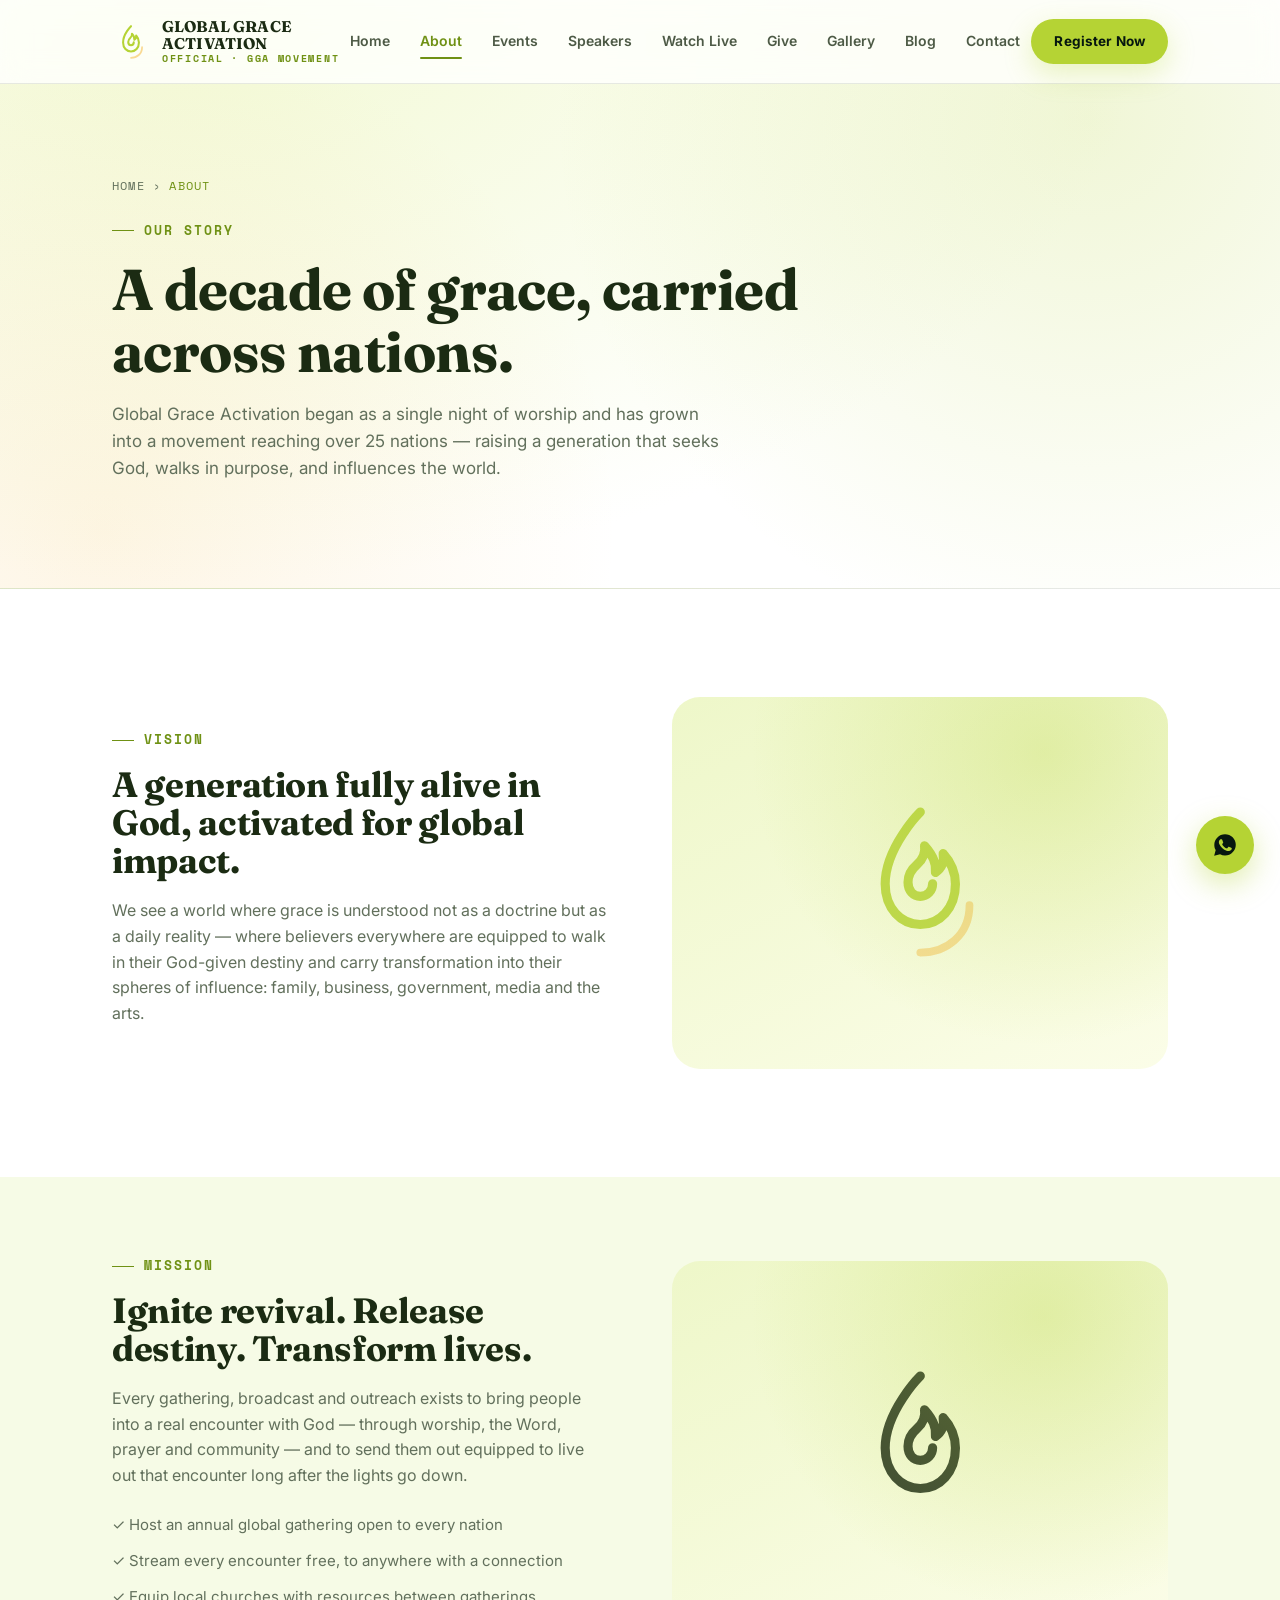
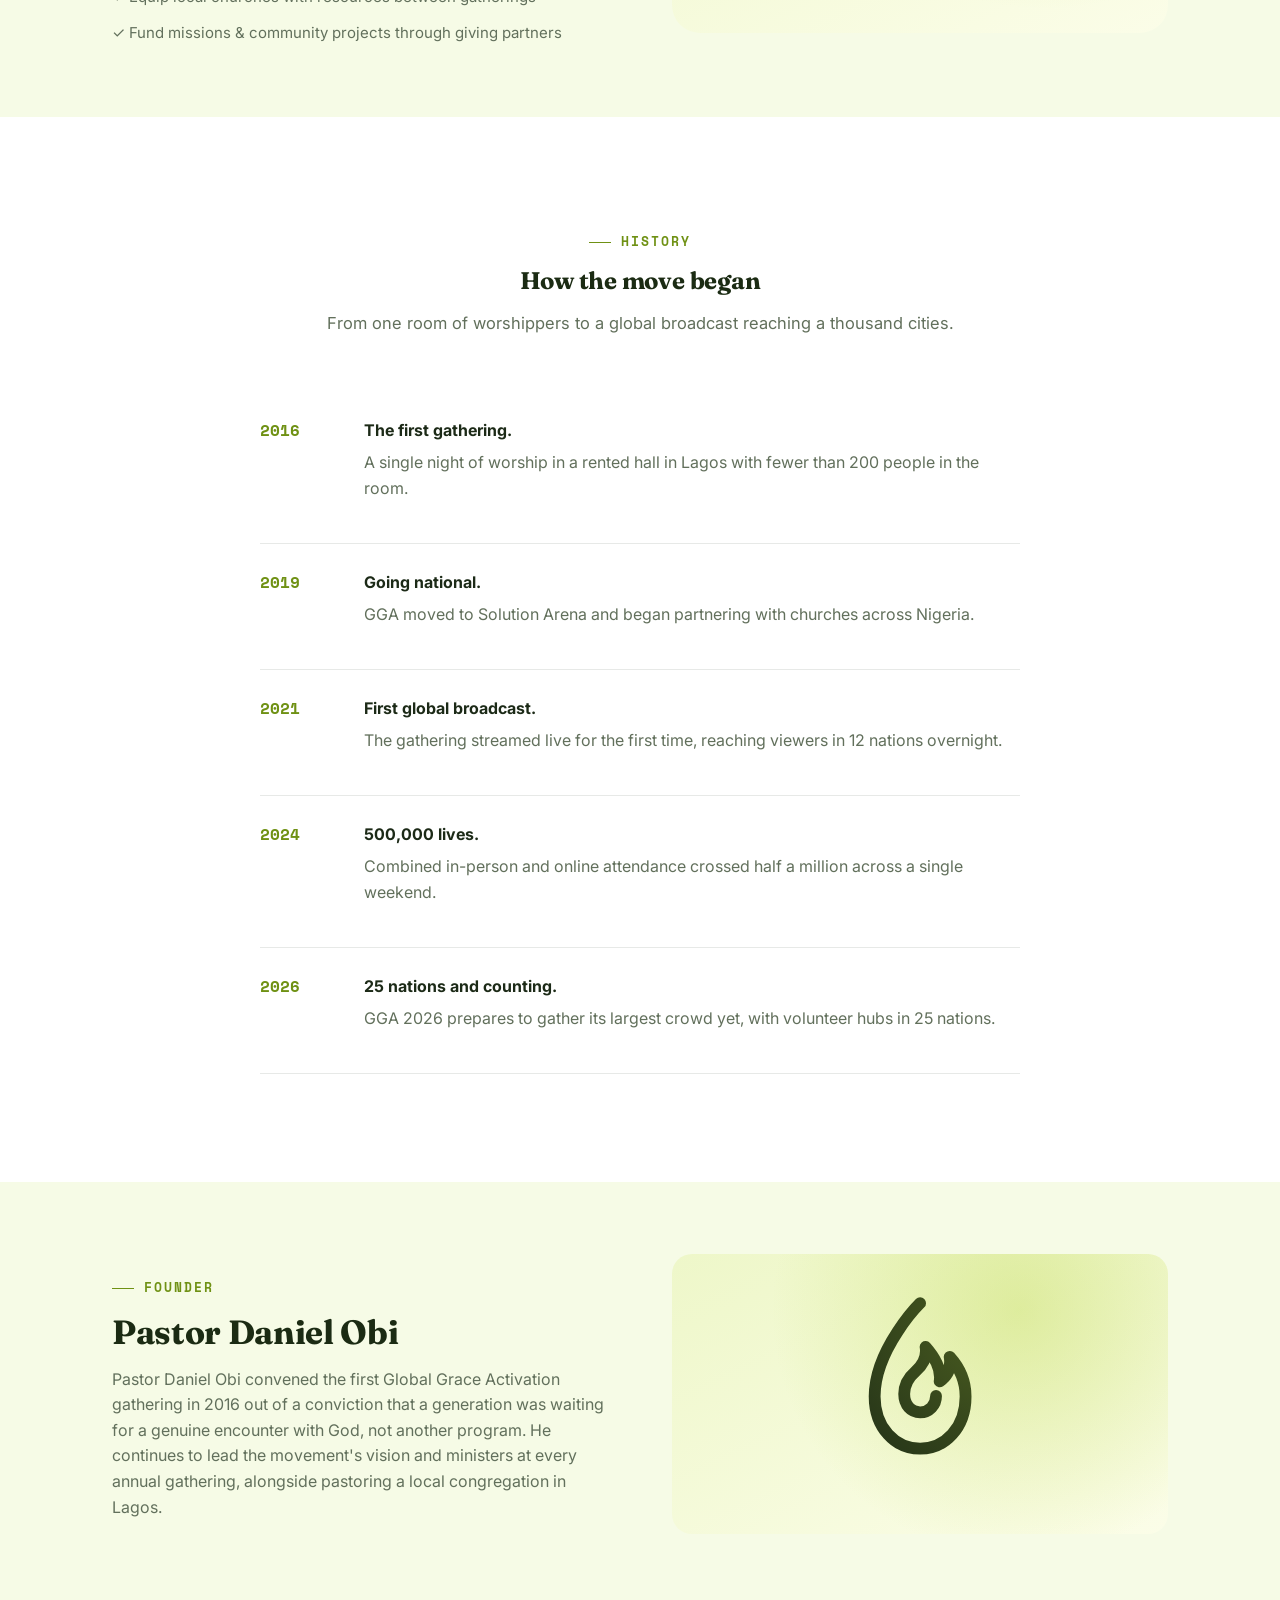
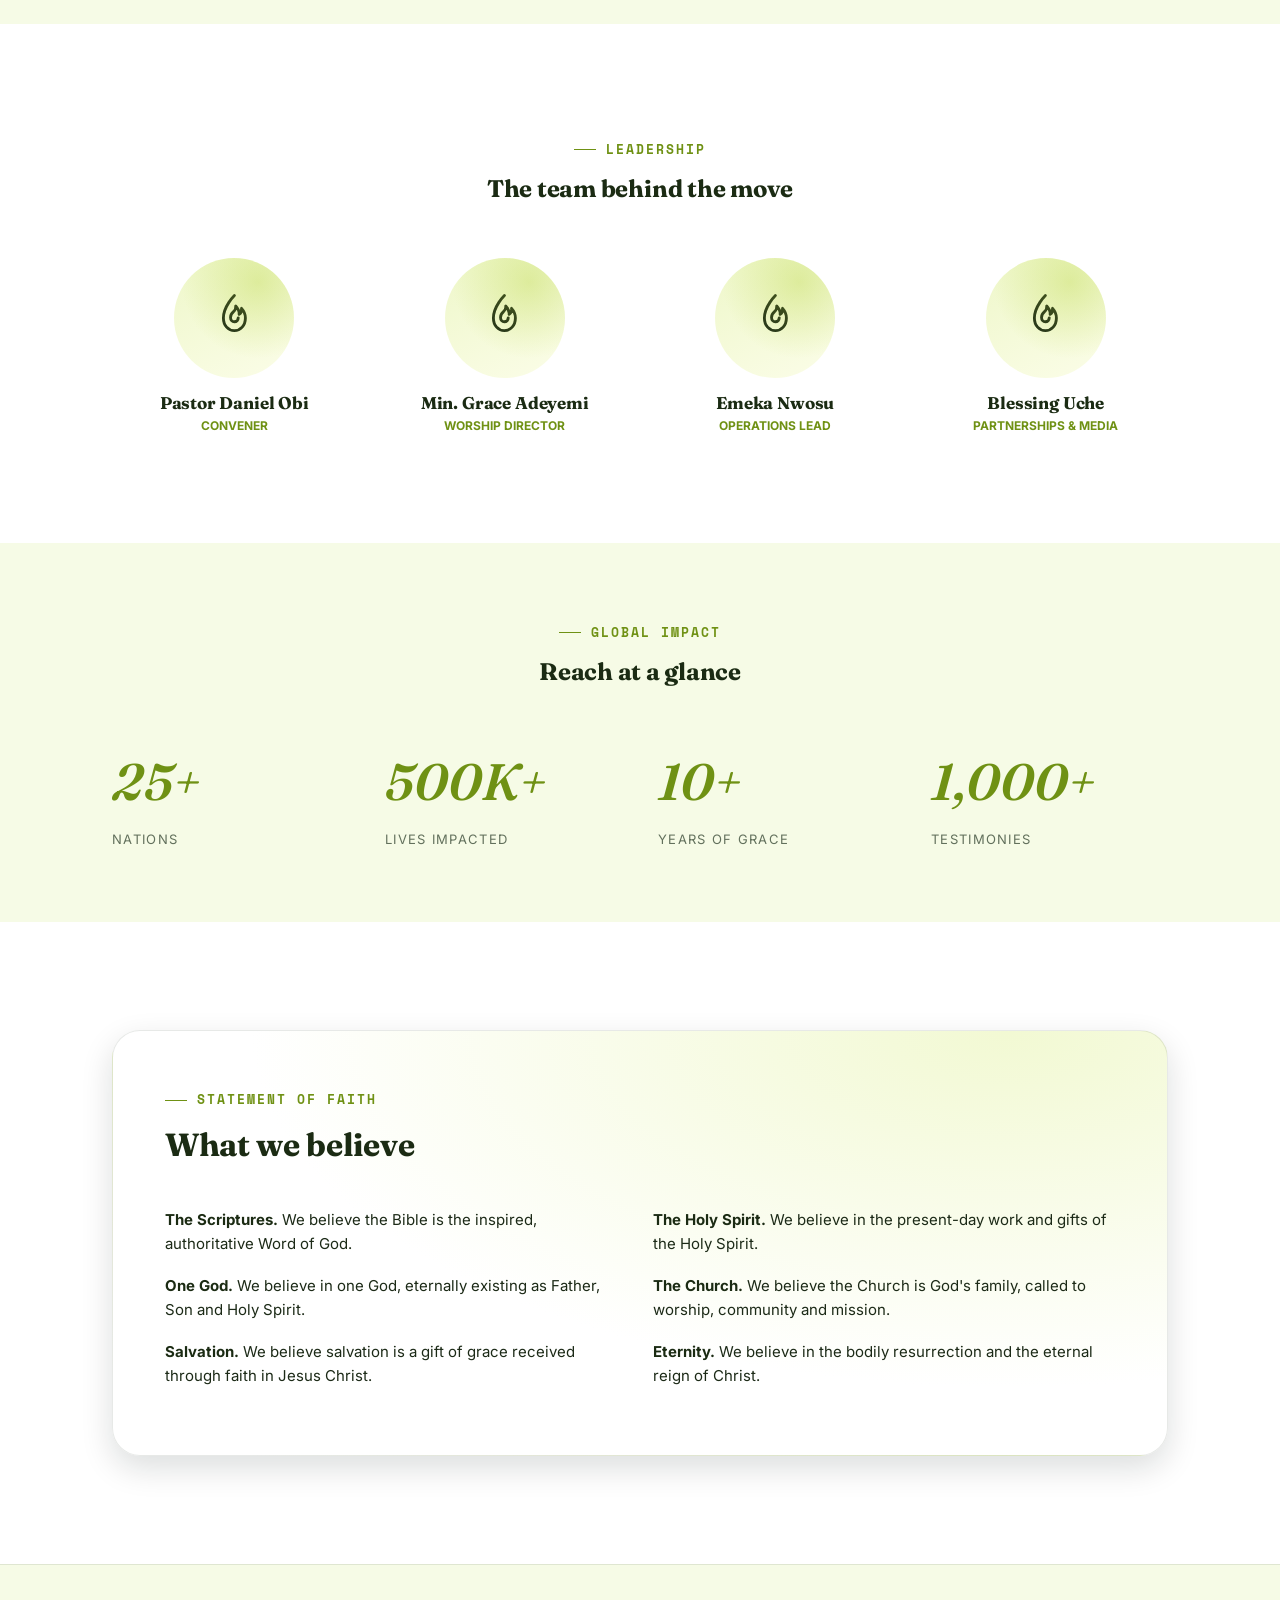
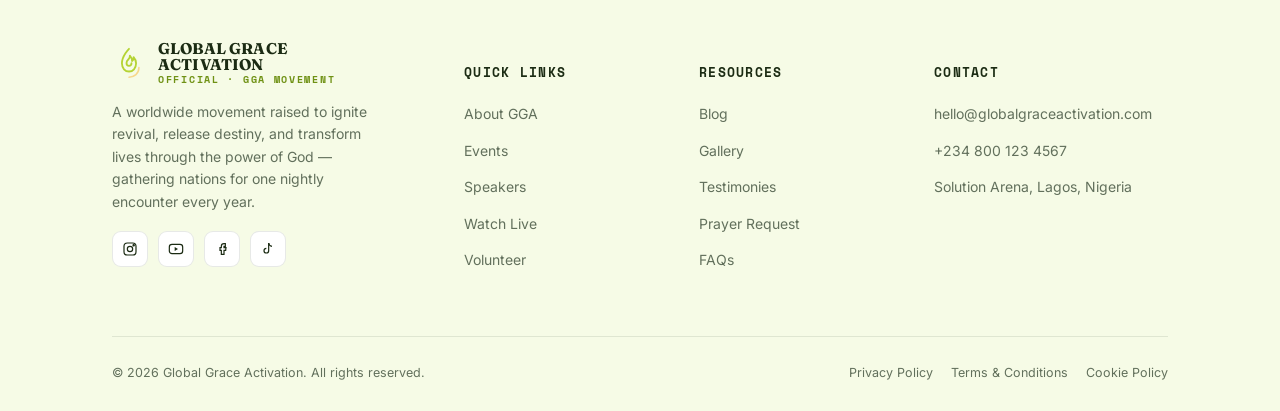
==== commit f36aeaee: "Add files via upload" ====
--- a/about.html
+++ b/about.html
@@ -8,7 +8,7 @@
 <meta property="og:title" content="About | Global Grace Activation">
 <meta property="og:description" content="The vision, mission, history and leadership behind Global Grace Activation — a worldwide movement raised to ignite revival and activate destiny.">
 <meta property="og:type" content="website">
-<link rel="icon" href="data:image/svg+xml,<svg xmlns=%22http://www.w3.org/2000/svg%22 viewBox=%220 0 48 48%22><rect width=48 height=48 rx=10 fill=%22%23071812%22/><path d=%22M24 8C24 8 16 16 16 24.5C16 30 19.5 33.5 24 33.5C28.5 33.5 32 30 32 24.5C32 21.8 30.9 19.5 29.4 17.8C29.7 19.6 29 21 27.7 21.9C28 19.9 27.2 18.1 25.3 16C25.6 17.8 24.9 19 23.7 20C22.6 20.9 21.8 22.1 21.8 23.8C21.8 25.7 23 27 24 27C25.7 27 26.8 25.7 26.8 24.2%22 stroke=%22%232fd67e%22 stroke-width=2.6 stroke-linecap=round stroke-linejoin=round fill=none/></svg>">
+<link rel="icon" href="data:image/svg+xml,<svg xmlns=%22http://www.w3.org/2000/svg%22 viewBox=%220 0 48 48%22><rect width=48 height=48 rx=10 fill=%22%23071812%22/><path d=%22M24 8C24 8 16 16 16 24.5C16 30 19.5 33.5 24 33.5C28.5 33.5 32 30 32 24.5C32 21.8 30.9 19.5 29.4 17.8C29.7 19.6 29 21 27.7 21.9C28 19.9 27.2 18.1 25.3 16C25.6 17.8 24.9 19 23.7 20C22.6 20.9 21.8 22.1 21.8 23.8C21.8 25.7 23 27 24 27C25.7 27 26.8 25.7 26.8 24.2%22 stroke=%22%23b5d334%22 stroke-width=2.6 stroke-linecap=round stroke-linejoin=round fill=none/></svg>">
 <link rel="preconnect" href="https://fonts.googleapis.com">
 <link rel="stylesheet" href="styles.css">
 </head>
@@ -17,7 +17,7 @@
   <div class="container">
     <a href="index.html" class="nav-brand">
       <span class="flame-mark"><svg viewBox="0 0 48 48" fill="none" xmlns="http://www.w3.org/2000/svg">
-<path d="M24 4C24 4 14 14 14 24.5C14 31.4 18.5 36 24 36C29.5 36 34 31.4 34 24.5C34 21 32.5 18 30.5 15.8C30.9 18.2 30 20 28.3 21.2C28.7 18.6 27.6 16.3 25.2 13.6C25.6 16 24.6 17.6 23 19C21.6 20.2 20.5 21.8 20.5 24C20.5 26.4 22 28 24 28C26 28 27.5 26.4 27.5 24.4" stroke="#2fd67e" stroke-width="2.6" stroke-linecap="round" stroke-linejoin="round"/>
+<path d="M24 4C24 4 14 14 14 24.5C14 31.4 18.5 36 24 36C29.5 36 34 31.4 34 24.5C34 21 32.5 18 30.5 15.8C30.9 18.2 30 20 28.3 21.2C28.7 18.6 27.6 16.3 25.2 13.6C25.6 16 24.6 17.6 23 19C21.6 20.2 20.5 21.8 20.5 24C20.5 26.4 22 28 24 28C26 28 27.5 26.4 27.5 24.4" stroke="#b5d334" stroke-width="2.6" stroke-linecap="round" stroke-linejoin="round"/>
 <path d="M24 44C31.5 44 38 39 38 30.5" stroke="#f5b942" stroke-width="2.2" stroke-linecap="round" opacity="0.55"/>
 </svg></span>
       <span class="brand-text">GLOBAL GRACE<br>ACTIVATION<small>OFFICIAL &middot; GGA MOVEMENT</small></span>
@@ -35,7 +35,7 @@
     </div>
     <div class="nav-actions">
       <a href="watch-live.html" class="btn btn-outline btn-sm">Watch Live</a>
-      <a href="events.html" class="btn btn-primary btn-sm">Register Now</a>
+      <a href="events.html" class="btn btn-primary btn-sm js-register-btn">Register Now</a>
     </div>
     <button class="nav-burger" aria-label="Menu"><span></span><span></span><span></span></button>
   </div>
@@ -58,7 +58,7 @@
       <p style="color:var(--mist); margin-top:18px; font-size:16px;">We see a world where grace is understood not as a doctrine but as a daily reality &mdash; where believers everywhere are equipped to walk in their God-given destiny and carry transformation into their spheres of influence: family, business, government, media and the arts.</p>
     </div>
     <div class="img-frame reveal"><svg viewBox="0 0 48 48" fill="none" xmlns="http://www.w3.org/2000/svg">
-<path d="M24 4C24 4 14 14 14 24.5C14 31.4 18.5 36 24 36C29.5 36 34 31.4 34 24.5C34 21 32.5 18 30.5 15.8C30.9 18.2 30 20 28.3 21.2C28.7 18.6 27.6 16.3 25.2 13.6C25.6 16 24.6 17.6 23 19C21.6 20.2 20.5 21.8 20.5 24C20.5 26.4 22 28 24 28C26 28 27.5 26.4 27.5 24.4" stroke="#2fd67e" stroke-width="2.6" stroke-linecap="round" stroke-linejoin="round"/>
+<path d="M24 4C24 4 14 14 14 24.5C14 31.4 18.5 36 24 36C29.5 36 34 31.4 34 24.5C34 21 32.5 18 30.5 15.8C30.9 18.2 30 20 28.3 21.2C28.7 18.6 27.6 16.3 25.2 13.6C25.6 16 24.6 17.6 23 19C21.6 20.2 20.5 21.8 20.5 24C20.5 26.4 22 28 24 28C26 28 27.5 26.4 27.5 24.4" stroke="#b5d334" stroke-width="2.6" stroke-linecap="round" stroke-linejoin="round"/>
 <path d="M24 44C31.5 44 38 39 38 30.5" stroke="#f5b942" stroke-width="2.2" stroke-linecap="round" opacity="0.55"/>
 </svg></div>
   </div>
@@ -158,16 +158,16 @@
     <div class="panel-dark reveal">
       <span class="eyebrow">Statement of faith</span>
       <h2 style="font-size:2rem; margin-top:18px;">What we believe</h2>
-      <div class="grid-2" style="margin-top:30px; color:rgba(255,255,255,.75); font-size:15px;">
+      <div class="grid-2" style="margin-top:30px; color:var(--text); font-size:15px;">
         <div>
-          <p style="margin-bottom:18px;"><strong style="color:#fff;">The Scriptures.</strong> We believe the Bible is the inspired, authoritative Word of God.</p>
-          <p style="margin-bottom:18px;"><strong style="color:#fff;">One God.</strong> We believe in one God, eternally existing as Father, Son and Holy Spirit.</p>
-          <p><strong style="color:#fff;">Salvation.</strong> We believe salvation is a gift of grace received through faith in Jesus Christ.</p>
+          <p style="margin-bottom:18px;"><strong style="color:var(--ink);">The Scriptures.</strong> We believe the Bible is the inspired, authoritative Word of God.</p>
+          <p style="margin-bottom:18px;"><strong style="color:var(--ink);">One God.</strong> We believe in one God, eternally existing as Father, Son and Holy Spirit.</p>
+          <p><strong style="color:var(--ink);">Salvation.</strong> We believe salvation is a gift of grace received through faith in Jesus Christ.</p>
         </div>
         <div>
-          <p style="margin-bottom:18px;"><strong style="color:#fff;">The Holy Spirit.</strong> We believe in the present-day work and gifts of the Holy Spirit.</p>
-          <p style="margin-bottom:18px;"><strong style="color:#fff;">The Church.</strong> We believe the Church is God's family, called to worship, community and mission.</p>
-          <p><strong style="color:#fff;">Eternity.</strong> We believe in the bodily resurrection and the eternal reign of Christ.</p>
+          <p style="margin-bottom:18px;"><strong style="color:var(--ink);">The Holy Spirit.</strong> We believe in the present-day work and gifts of the Holy Spirit.</p>
+          <p style="margin-bottom:18px;"><strong style="color:var(--ink);">The Church.</strong> We believe the Church is God's family, called to worship, community and mission.</p>
+          <p><strong style="color:var(--ink);">Eternity.</strong> We believe in the bodily resurrection and the eternal reign of Christ.</p>
         </div>
       </div>
     </div>
@@ -179,7 +179,7 @@
       <div class="footer-brand">
         <a href="index.html" class="nav-brand" style="margin-bottom:6px;">
           <span class="flame-mark" style="width:34px;height:34px;"><svg viewBox="0 0 48 48" fill="none" xmlns="http://www.w3.org/2000/svg">
-<path d="M24 4C24 4 14 14 14 24.5C14 31.4 18.5 36 24 36C29.5 36 34 31.4 34 24.5C34 21 32.5 18 30.5 15.8C30.9 18.2 30 20 28.3 21.2C28.7 18.6 27.6 16.3 25.2 13.6C25.6 16 24.6 17.6 23 19C21.6 20.2 20.5 21.8 20.5 24C20.5 26.4 22 28 24 28C26 28 27.5 26.4 27.5 24.4" stroke="#2fd67e" stroke-width="2.6" stroke-linecap="round" stroke-linejoin="round"/>
+<path d="M24 4C24 4 14 14 14 24.5C14 31.4 18.5 36 24 36C29.5 36 34 31.4 34 24.5C34 21 32.5 18 30.5 15.8C30.9 18.2 30 20 28.3 21.2C28.7 18.6 27.6 16.3 25.2 13.6C25.6 16 24.6 17.6 23 19C21.6 20.2 20.5 21.8 20.5 24C20.5 26.4 22 28 24 28C26 28 27.5 26.4 27.5 24.4" stroke="#b5d334" stroke-width="2.6" stroke-linecap="round" stroke-linejoin="round"/>
 <path d="M24 44C31.5 44 38 39 38 30.5" stroke="#f5b942" stroke-width="2.2" stroke-linecap="round" opacity="0.55"/>
 </svg></span>
           <span class="brand-text">GLOBAL GRACE<br>ACTIVATION<small>OFFICIAL &middot; GGA MOVEMENT</small></span>
@@ -234,6 +234,29 @@
   <svg width="26" height="26" viewBox="0 0 24 24" fill="currentColor"><path d="M12.04 2C6.58 2 2.13 6.45 2.13 11.91c0 1.7.44 3.35 1.29 4.8L2 22l5.44-1.38a9.9 9.9 0 0 0 4.6 1.13h.01c5.46 0 9.9-4.45 9.9-9.91 0-2.65-1.03-5.13-2.9-7C17.17 3.02 14.69 2 12.04 2zm5.8 14.16c-.24.68-1.4 1.3-1.93 1.38-.5.08-1.12.11-1.8-.11-.42-.13-.96-.31-1.65-.6-2.9-1.25-4.8-4.17-4.94-4.36-.14-.2-1.18-1.57-1.18-3 0-1.42.75-2.12 1.01-2.41.27-.29.58-.36.78-.36.2 0 .4 0 .57.01.18.01.43-.07.68.52.24.6.83 2.06.9 2.21.07.15.12.33.02.53-.1.2-.15.32-.3.5-.15.17-.31.39-.44.52-.15.15-.3.31-.13.6.17.3.76 1.25 1.63 2.03 1.12 1 2.07 1.31 2.36 1.46.3.15.47.13.64-.08.18-.2.75-.88.95-1.18.2-.3.4-.25.66-.15.27.1 1.71.81 2 .96.3.15.49.22.56.35.08.13.08.75-.16 1.44z"/></svg>
 </a>
 
+
+<div class="modal-overlay" id="register-modal" aria-hidden="true">
+  <div class="modal-box" role="dialog" aria-modal="true" aria-labelledby="register-modal-title">
+    <button class="modal-close" id="register-modal-close" type="button" aria-label="Close">&times;</button>
+    <span class="eyebrow">Secure your seat</span>
+    <h3 id="register-modal-title">Register for GGA Global Conference 2026</h3>
+    <form data-fake-submit data-success="You&#8217;re registered &mdash; check your email for your ticket!">
+      <div class="field-row">
+        <div class="field"><label>Full Name</label><input type="text" required placeholder="Your name"></div>
+        <div class="field"><label>Phone Number</label><input type="tel" required placeholder="+234&hellip;"></div>
+      </div>
+      <div class="field"><label>Email Address</label><input type="email" required placeholder="you@email.com"></div>
+      <div class="field-row">
+        <div class="field"><label>Country</label><input type="text" required placeholder="e.g. Nigeria"></div>
+        <div class="field"><label>Guests Attending</label>
+          <select><option>Just me</option><option>2 people</option><option>3 people</option><option>4+ people</option></select>
+        </div>
+      </div>
+      <button class="btn btn-primary btn-block" type="submit">Complete Registration</button>
+    </form>
+  </div>
+</div>
+
 <script src="script.js"></script>
 </body>
 </html>
--- a/styles.css
+++ b/styles.css
@@ -8,19 +8,19 @@
 @import url('https://fonts.googleapis.com/css2?family=Fraunces:ital,opsz,wght@0,9..144,300;0,9..144,500;0,9..144,600;0,9..144,700;0,9..144,900;1,9..144,500;1,9..144,600&family=Inter:wght@400;500;600;700;800&family=Space+Mono:wght@400;700&display=swap');
 
 :root{
-  /* --- colors --- */
-  --ink:        #071812;   /* near-black forest, hero/dark sections */
-  --ink-2:      #0e2b1d;   /* secondary dark panel */
-  --forest:     #123822;   /* mid green, borders on dark */
-  --flame:      #2fd67e;   /* signature bright activation green */
-  --flame-dim:  #1f9c5c;
+  /* --- colors: white + lemon-green palette --- */
+  --ink:        #1b2b13;   /* dark green-black, used for headings/text only */
+  --ink-2:      #f4faE1;   /* pale lemon panel tint */
+  --forest:     #dff0b0;   /* light green border/accent tint */
+  --flame:      #b5d334;   /* signature lemon-green */
+  --flame-dim:  #6f9114;   /* deeper lemon-green for text/icons on white */
   --ember:      #f5b942;   /* warm gold/amber — the "fire" counter-note */
-  --paper:      #f7f5ef;   /* warm off-white, not stark white */
-  --paper-2:    #efece1;
-  --text:       #12201a;   /* body ink on paper */
-  --mist:       #5c6b62;   /* muted secondary text */
-  --line:       rgba(18,32,26,0.10);
-  --line-dark:  rgba(255,255,255,0.12);
+  --paper:      #ffffff;   /* white, primary background */
+  --paper-2:    #f6fbe6;   /* pale lemon-tinted section background */
+  --text:       #1c2a17;   /* body ink on paper */
+  --mist:       #62705c;   /* muted secondary text */
+  --line:       rgba(27,43,19,0.10);
+  --line-dark:  rgba(27,43,19,0.16);
   --white:      #ffffff;
 
   --shadow-sm:  0 2px 10px rgba(7,24,18,0.06);
@@ -61,7 +61,7 @@
   margin:0;
   letter-spacing:-0.01em;
 }
-.on-dark h1,.on-dark h2,.on-dark h3,.on-dark h4{ color:var(--white); }
+.on-dark h1,.on-dark h2,.on-dark h3,.on-dark h4{ color:var(--ink); }
 
 .eyebrow{
   font-family:'Space Mono',monospace;
@@ -80,8 +80,8 @@
   background: var(--flame-dim);
   display:inline-block;
 }
-.on-dark .eyebrow{ color: var(--flame); }
-.on-dark .eyebrow::before{ background:var(--flame); }
+.on-dark .eyebrow{ color: var(--flame-dim); }
+.on-dark .eyebrow::before{ background:var(--flame-dim); }
 
 :focus-visible{
   outline: 2.5px solid var(--ember);
@@ -97,10 +97,21 @@
 .section-pad{ padding: 108px 0; }
 .section-pad-sm{ padding:72px 0; }
 
+@media(max-width:1400px){
+  .container{ max-width:1120px; }
+}
+@media(max-width:1180px){
+  .container{ padding:0 26px; }
+}
 @media(max-width:860px){
   .section-pad{ padding:72px 0; }
   .section-pad-sm{ padding:52px 0; }
   .container{ padding:0 22px; }
+}
+@media(max-width:480px){
+  .section-pad{ padding:56px 0; }
+  .section-pad-sm{ padding:42px 0; }
+  .container{ padding:0 18px; }
 }
 
 /* ============ BUTTONS ============ */
@@ -121,15 +132,15 @@
 .btn-primary{
   background: var(--flame);
   color: #06170f;
-  box-shadow: 0 10px 28px rgba(47,214,126,.28);
-}
-.btn-primary:hover{ transform:translateY(-2px); box-shadow:0 16px 36px rgba(47,214,126,.4); background:#38e88a; }
+  box-shadow: 0 10px 28px rgba(181,211,52,.28);
+}
+.btn-primary:hover{ transform:translateY(-2px); box-shadow:0 16px 36px rgba(181,211,52,.4); background:#38e88a; }
 .btn-outline{
   background:transparent;
-  border-color: rgba(255,255,255,.5);
-  color:var(--white);
-}
-.btn-outline:hover{ border-color:#fff; background:rgba(255,255,255,.08); transform:translateY(-2px); }
+  border-color: rgba(27,43,19,.3);
+  color:var(--ink);
+}
+.btn-outline:hover{ border-color:var(--ink); background:rgba(27,43,19,.06); transform:translateY(-2px); }
 .btn-outline-dark{
   background:transparent;
   border-color: rgba(18,32,26,.25);
@@ -151,14 +162,14 @@
   height:var(--nav-h);
   display:flex;
   align-items:center;
-  background: rgba(7,24,18,0.72);
+  background: rgba(255,255,255,0.82);
   backdrop-filter: blur(14px) saturate(140%);
   -webkit-backdrop-filter: blur(14px) saturate(140%);
-  border-bottom:1px solid var(--line-dark);
+  border-bottom:1px solid var(--line);
   transition: background .4s ease, box-shadow .4s ease, height .3s ease;
 }
 .nav.is-scrolled{
-  background: rgba(7,24,18,0.94);
+  background: rgba(255,255,255,0.96);
   box-shadow: var(--shadow-md);
   height:72px;
 }
@@ -179,7 +190,7 @@
 }
 .nav-brand .brand-text{
   font-family:'Fraunces',serif;
-  color:#fff;
+  color:var(--ink);
   line-height:1.05;
   font-size:15.5px;
   font-weight:700;
@@ -191,7 +202,7 @@
   font-family:'Space Mono',monospace;
   font-size:9.5px;
   letter-spacing:.18em;
-  color: var(--flame);
+  color: var(--flame-dim);
   font-weight:700;
   margin-top:2px;
 }
@@ -206,7 +217,7 @@
 }
 .nav-links a{
   position:relative;
-  color: rgba(255,255,255,.82);
+  color: rgba(27,43,19,.78);
   font-size:14px;
   font-weight:600;
   padding:10px 14px;
@@ -214,14 +225,14 @@
   white-space:nowrap;
   transition: color .25s ease, background .25s ease;
 }
-.nav-links a:hover{ color:#fff; background:rgba(255,255,255,.06); }
-.nav-links a.active{ color:var(--flame); }
+.nav-links a:hover{ color:var(--ink); background:rgba(27,43,19,.06); }
+.nav-links a.active{ color:var(--flame-dim); }
 .nav-links a.active::after{
   content:'';
   position:absolute;
   left:14px; right:14px; bottom:4px;
   height:2px;
-  background:var(--flame);
+  background:var(--flame-dim);
   border-radius:2px;
 }
 
@@ -235,30 +246,35 @@
 .nav-burger{
   display:none;
   width:42px;height:42px;
-  border:1px solid var(--line-dark);
+  border:1px solid var(--line);
   border-radius:10px;
-  background:rgba(255,255,255,.05);
+  background:rgba(27,43,19,.04);
   align-items:center;justify-content:center;
   flex-direction:column; gap:5px;
 }
-.nav-burger span{ width:18px;height:2px;background:#fff;border-radius:2px; transition:.3s; }
+.nav-burger span{ width:18px;height:2px;background:var(--ink);border-radius:2px; transition:.3s; }
 .nav-burger.is-open span:nth-child(1){ transform:translateY(7px) rotate(45deg); }
 .nav-burger.is-open span:nth-child(2){ opacity:0; }
 .nav-burger.is-open span:nth-child(3){ transform:translateY(-7px) rotate(-45deg); }
 
+@media(max-width:1200px){
+  .nav-links a{ font-size:13.5px; padding:10px 9px; }
+}
 @media(max-width:1080px){
   .nav-links{ gap:0; }
-  .nav-links a{ padding:10px 10px; font-size:13.5px; }
+  .nav-links a{ padding:10px 8px; font-size:13px; }
+  .nav-actions .btn-sm{ padding:10px 17px; font-size:13px; }
 }
 @media(max-width:940px){
   .nav-links{
     position:fixed; top:var(--nav-h); left:0; right:0;
     flex-direction:column; align-items:stretch;
-    background: rgba(7,20,15,0.98);
+    background: rgba(255,255,255,0.98);
     backdrop-filter: blur(16px);
     padding:10px 22px 26px;
     gap:2px;
-    border-bottom:1px solid var(--line-dark);
+    border-bottom:1px solid var(--line);
+    box-shadow: var(--shadow-md);
     transform:translateY(-12px);
     opacity:0; visibility:hidden;
     transition: opacity .3s var(--ease), transform .3s var(--ease), visibility .3s;
@@ -266,9 +282,14 @@
     overflow-y:auto;
   }
   .nav-links.is-open{ opacity:1; visibility:visible; transform:translateY(0); }
-  .nav-links a{ padding:14px 8px; border-bottom:1px solid rgba(255,255,255,.06); border-radius:0; }
-  .nav-actions .btn-primary{ display:none; }
+  .nav-links a{ padding:14px 8px; border-bottom:1px solid var(--line); border-radius:0; }
   .nav-burger{ display:flex; }
+}
+@media(max-width:560px){
+  .nav-actions{ gap:6px; }
+  .nav-actions .btn-sm{ padding:9px 13px; font-size:12px; }
+  .nav-brand .brand-text{ font-size:13px; }
+  .nav-brand .brand-text small{ font-size:8.5px; }
 }
 
 /* ============ FLAME MARK (svg logo) ============ */
@@ -276,51 +297,76 @@
 
 /* ============ HERO / PAGE HEADER (inner pages) ============ */
 .page-header{
-  background: radial-gradient(120% 160% at 15% 0%, #103822 0%, var(--ink) 62%);
+  background: radial-gradient(120% 160% at 15% 0%, #f2f9d3 0%, #ffffff 62%);
   padding: calc(var(--nav-h) + 92px) 0 88px;
   position:relative;
   overflow:hidden;
+  border-bottom:1px solid var(--line);
 }
 .page-header::before{
   content:'';
   position:absolute; inset:0;
   background-image:
-    radial-gradient(circle at 85% 20%, rgba(47,214,126,.16), transparent 45%),
-    radial-gradient(circle at 8% 90%, rgba(245,185,66,.10), transparent 40%);
+    radial-gradient(circle at 85% 20%, rgba(181,211,52,.20), transparent 45%),
+    radial-gradient(circle at 8% 90%, rgba(245,185,66,.14), transparent 40%);
   pointer-events:none;
 }
 .page-header .container{ position:relative; z-index:1; }
 .page-header h1{ font-size:clamp(2.4rem,5vw,3.6rem); max-width:820px; }
-.page-header p{ color:rgba(255,255,255,.7); max-width:620px; margin-top:18px; font-size:17px; }
+.page-header p{ color:var(--mist); max-width:620px; margin-top:18px; font-size:17px; }
 .crumb{
   font-family:'Space Mono',monospace; font-size:12px; letter-spacing:.1em;
-  color:rgba(255,255,255,.5); text-transform:uppercase; margin-bottom:18px; display:block;
-}
-.crumb span{ color:var(--flame); }
+  color:var(--mist); text-transform:uppercase; margin-bottom:18px; display:block;
+}
+.crumb span{ color:var(--flame-dim); }
 
 /* ============ HOME HERO ============ */
 .hero{
   position:relative;
   min-height:100vh;
   display:flex; align-items:center;
-  background: var(--ink);
+  background: #ffffff;
   overflow:hidden;
   padding-top: var(--nav-h);
 }
 .hero-glow{
   position:absolute; inset:0;
   background:
-    radial-gradient(60% 55% at 78% 12%, rgba(47,214,126,.30), transparent 60%),
-    radial-gradient(45% 45% at 10% 85%, rgba(245,185,66,.16), transparent 60%),
-    linear-gradient(180deg, #071812 0%, #0a2416 55%, #071812 100%);
+    radial-gradient(60% 55% at 78% 12%, rgba(181,211,52,.30), transparent 60%),
+    radial-gradient(45% 45% at 10% 85%, rgba(245,185,66,.18), transparent 60%),
+    linear-gradient(180deg, #ffffff 0%, #f7fbe6 55%, #ffffff 100%);
+}
+
+/* ---- hero background fade slider ---- */
+.hero-slider{ position:absolute; inset:0; z-index:0; overflow:hidden; }
+.hero-slide{
+  position:absolute; inset:0;
+  background-size:cover; background-position:center;
+  opacity:0;
+  transition: opacity 1.8s ease;
+}
+.hero-slide.active{ opacity:1; }
+/* placeholder tints — replace with background-image:url('your-photo.jpg') on each slide when real photos are ready */
+.hero-slide[data-slide="1"]{ background-image: linear-gradient(155deg,#eef7c9,#fbfde8); }
+.hero-slide[data-slide="2"]{ background-image: linear-gradient(155deg,#dff0b0,#f7fbe6); }
+.hero-slide[data-slide="3"]{ background-image: linear-gradient(155deg,#faf1c9,#fdf8ea); }
+.hero-slide[data-slide="4"]{ background-image: linear-gradient(155deg,#e6f2d8,#fbfde8); }
+
+/* ---- hero background video ---- */
+.hero-video-wrap{ position:absolute; inset:0; overflow:hidden; }
+.hero-video{ width:100%; height:100%; object-fit:cover; display:block; }
+.hero-video.hero-video--hidden{ display:none; }
+.hero-video-overlay{
+  position:absolute; inset:0;
+  background: linear-gradient(180deg, rgba(255,255,255,.55) 0%, rgba(255,255,255,.78) 55%, rgba(255,255,255,.94) 100%);
 }
 #ember-canvas{
   position:absolute; inset:0; width:100%; height:100%;
-  opacity:.85;
+  opacity:.7;
 }
 .hero-grid-lines{
   position:absolute; inset:0;
-  background-image: linear-gradient(rgba(255,255,255,.035) 1px, transparent 1px), linear-gradient(90deg, rgba(255,255,255,.035) 1px, transparent 1px);
+  background-image: linear-gradient(rgba(27,43,19,.045) 1px, transparent 1px), linear-gradient(90deg, rgba(27,43,19,.045) 1px, transparent 1px);
   background-size: 64px 64px;
   mask-image: radial-gradient(80% 60% at 50% 40%, black, transparent 90%);
 }
@@ -345,18 +391,18 @@
   font-family:'Space Mono',monospace;
   letter-spacing:.28em;
   font-size:13px; font-weight:700;
-  color: var(--flame);
+  color: var(--flame-dim);
   text-transform:uppercase;
 }
 .hero h1{
   font-size: clamp(2.6rem, 5.4vw, 4.6rem);
-  color:#fff;
+  color:var(--ink);
   font-weight:600;
 }
 .hero h1 em{
   font-style:italic;
   font-weight:500;
-  color: var(--flame);
+  color: var(--flame-dim);
 }
 .hero .split-line{ overflow:hidden; }
 .hero .split-line span{
@@ -365,7 +411,7 @@
   opacity:0;
 }
 .hero p.lede{
-  color:rgba(255,255,255,.68);
+  color:var(--mist);
   font-size:18px;
   max-width:520px;
   margin-top:22px;
@@ -377,22 +423,23 @@
 }
 
 .hero-panel{
-  background: rgba(255,255,255,.045);
+  background: rgba(255,255,255,.72);
   border:1px solid var(--line-dark);
   border-radius: var(--radius-lg);
   padding:30px;
   backdrop-filter: blur(10px);
+  box-shadow: var(--shadow-md);
   opacity:0; transform:translateY(20px);
 }
 .hero-panel .eyebrow{ margin-bottom:14px; }
-.hero-panel h3{ color:#fff; font-size:22px; margin-bottom:18px; }
+.hero-panel h3{ color:var(--ink); font-size:22px; margin-bottom:18px; }
 .countdown{
   display:grid; grid-template-columns:repeat(4,1fr); gap:10px;
   margin-bottom:22px;
 }
 .countdown .c-cell{
-  background: rgba(0,0,0,.28);
-  border:1px solid var(--line-dark);
+  background: rgba(27,43,19,.05);
+  border:1px solid var(--line);
   border-radius:12px;
   padding:14px 4px;
   text-align:center;
@@ -401,29 +448,33 @@
   font-family:'Space Mono',monospace;
   font-size: clamp(1.5rem,3vw,2.2rem);
   font-weight:700;
-  color: var(--flame);
+  color: var(--flame-dim);
   font-variant-numeric: tabular-nums;
 }
 .countdown .c-label{
   font-family:'Space Mono',monospace;
   font-size:9.5px; letter-spacing:.14em; text-transform:uppercase;
-  color:rgba(255,255,255,.5); margin-top:4px;
-}
-.hero-meta{ display:flex; flex-direction:column; gap:10px; color:rgba(255,255,255,.75); font-size:14.5px; }
+  color:var(--mist); margin-top:4px;
+}
+.hero-meta{ display:flex; flex-direction:column; gap:10px; color:var(--text); font-size:14.5px; }
 .hero-meta li{ display:flex; gap:10px; align-items:center; }
-.hero-meta svg{ width:16px;height:16px; flex:none; color:var(--flame); }
+.hero-meta svg{ width:16px;height:16px; flex:none; color:var(--flame-dim); }
 
 .scroll-cue{
   position:absolute; bottom:34px; left:50%; transform:translateX(-50%);
   display:flex; flex-direction:column; align-items:center; gap:8px;
-  color:rgba(255,255,255,.55); font-family:'Space Mono',monospace; font-size:10.5px; letter-spacing:.2em;
+  color:var(--mist); font-family:'Space Mono',monospace; font-size:10.5px; letter-spacing:.2em;
   z-index:2;
 }
-.scroll-cue .line{ width:1px; height:34px; background:linear-gradient(#2fd67e,transparent); animation: scrollcue 2s infinite; }
+.scroll-cue .line{ width:1px; height:34px; background:linear-gradient(var(--flame-dim),transparent); animation: scrollcue 2s infinite; }
 @keyframes scrollcue{ 0%{opacity:0;transform:scaleY(0);transform-origin:top;} 40%{opacity:1;transform:scaleY(1);transform-origin:top;} 60%{opacity:1;transform-origin:bottom;} 100%{opacity:0;transform:scaleY(0);transform-origin:bottom;} }
 
 @media(max-width:980px){
   .hero-inner{ grid-template-columns:1fr; }
+}
+@media(max-width:1240px) and (min-width:981px){
+  .hero-inner{ gap:38px; }
+  .hero h1{ font-size: clamp(2.3rem, 4.6vw, 3.6rem); }
 }
 
 /* quick-links bar under hero */
@@ -445,7 +496,7 @@
 .ql-item .ql-icon{
   width:44px;height:44px; border-radius:12px;
   display:flex;align-items:center;justify-content:center;
-  background: rgba(47,214,126,.12); color:var(--flame-dim);
+  background: rgba(181,211,52,.12); color:var(--flame-dim);
 }
 .ql-item strong{ font-size:14.5px; color:var(--ink); }
 .ql-item small{ color:var(--mist); font-size:12.5px; }
@@ -483,20 +534,21 @@
 .grid-4{ display:grid; grid-template-columns:repeat(4,1fr); gap:26px; }
 .grid-3{ display:grid; grid-template-columns:repeat(3,1fr); gap:26px; }
 .grid-2{ display:grid; grid-template-columns:repeat(2,1fr); gap:26px; }
+@media(max-width:1180px){ .grid-4{ grid-template-columns:repeat(3,1fr);} }
 @media(max-width:980px){ .grid-4{ grid-template-columns:repeat(2,1fr);} .grid-3{ grid-template-columns:repeat(2,1fr);} }
 @media(max-width:640px){ .grid-4,.grid-3,.grid-2{ grid-template-columns:1fr; } }
 
 /* speaker card */
 .speaker-card .avatar{
   aspect-ratio:1/1; width:100%;
-  background: linear-gradient(155deg,#123822,#071812);
+  background: linear-gradient(155deg,#eef7c9,#fbfde8);
   display:flex;align-items:center;justify-content:center;
   position:relative; overflow:hidden;
 }
 .speaker-card .avatar svg{ width:44%; opacity:.9; }
 .speaker-card .avatar::after{
   content:''; position:absolute; inset:0;
-  background: radial-gradient(circle at 70% 20%, rgba(47,214,126,.35), transparent 60%);
+  background: radial-gradient(circle at 70% 20%, rgba(181,211,52,.35), transparent 60%);
 }
 .speaker-card .body{ padding:22px; }
 .speaker-card h4{ font-size:19px; }
@@ -509,17 +561,17 @@
 /* testimony card */
 .testimony-card{ position:relative; }
 .testimony-card .thumb{
-  aspect-ratio:4/3; background:linear-gradient(155deg,#123822,#071812);
+  aspect-ratio:4/3; background:linear-gradient(155deg,#eef7c9,#fbfde8);
   display:flex; align-items:center; justify-content:center; position:relative;
 }
 .testimony-card .thumb .play{
-  width:52px;height:52px;border-radius:50%;background:rgba(255,255,255,.14); border:1.5px solid rgba(255,255,255,.5);
-  display:flex; align-items:center; justify-content:center; color:#fff; backdrop-filter:blur(4px);
+  width:52px;height:52px;border-radius:50%;background:rgba(27,43,19,.08); border:1.5px solid rgba(27,43,19,.35);
+  display:flex; align-items:center; justify-content:center; color:var(--ink); backdrop-filter:blur(4px);
   transition: transform .3s var(--ease), background .3s;
 }
 .testimony-card:hover .thumb .play{ transform:scale(1.1); background:var(--flame); border-color:var(--flame); color:#06170f; }
 .testimony-card .cat{
-  position:absolute; top:12px; left:12px; background:rgba(7,24,18,.7); color:var(--flame);
+  position:absolute; top:12px; left:12px; background:rgba(27,43,19,.82); color:var(--flame);
   font-family:'Space Mono',monospace; font-size:10px; letter-spacing:.08em; text-transform:uppercase;
   padding:5px 10px; border-radius:999px; border:1px solid rgba(255,255,255,.15);
 }
@@ -529,7 +581,7 @@
 
 /* blog card */
 .blog-card .tag{ font-family:'Space Mono',monospace; font-size:11px; letter-spacing:.08em; text-transform:uppercase; color:var(--flame-dim); font-weight:700; }
-.blog-card .thumb{ aspect-ratio:16/10; background:linear-gradient(155deg,#123822,#071812); }
+.blog-card .thumb{ aspect-ratio:16/10; background:linear-gradient(155deg,#eef7c9,#fbfde8); }
 .blog-card .body{ padding:22px; }
 .blog-card h4{ font-size:19px; margin:10px 0 8px; }
 .blog-card p{ color:var(--mist); font-size:14.5px; }
@@ -548,84 +600,93 @@
 .event-card .meta-row{ display:flex; gap:18px; flex-wrap:wrap; margin:10px 0 14px; font-size:13px; color:var(--mist); }
 .event-card .meta-row span{ display:flex; align-items:center; gap:6px; }
 .event-card .meta-row svg{ width:14px;height:14px; color:var(--flame-dim); }
+@media(max-width:480px){
+  .event-card{ flex-direction:column; }
+  .event-card .date-badge{ flex-direction:row; gap:10px; padding:14px; }
+  .event-card .date-badge .d{ font-size:22px; }
+  .event-card .date-badge .m{ margin-top:0; }
+}
 
 /* gallery */
 .gallery-grid{ display:grid; grid-template-columns:repeat(4,1fr); gap:14px; }
 .gallery-item{
   aspect-ratio:1/1; border-radius:14px; overflow:hidden; position:relative;
-  background:linear-gradient(155deg,#123822,#071812);
+  background:linear-gradient(155deg,#eef7c9,#fbfde8);
   display:flex; align-items:center; justify-content:center;
 }
 .gallery-item.wide{ grid-column:span 2; aspect-ratio:2/1; }
 .gallery-item .overlay{ position:absolute; inset:0; background:linear-gradient(0deg,rgba(0,0,0,.55),transparent 55%); opacity:0; transition:.3s; display:flex; align-items:flex-end; padding:14px; }
 .gallery-item:hover .overlay{ opacity:1; }
 .gallery-item .overlay span{ color:#fff; font-size:13px; font-weight:600; }
-.gallery-item svg{ width:30%; color:rgba(255,255,255,.3); }
+.gallery-item svg{ width:30%; color:rgba(27,43,19,.22); }
 @media(max-width:860px){ .gallery-grid{ grid-template-columns:repeat(2,1fr);} .gallery-item.wide{ grid-column:span 2; } }
 
-/* ============ DARK / GIVE / DONATE ============ */
+/* ============ GIVE / DONATE PANEL ============ */
 .panel-dark{
-  background: radial-gradient(120% 140% at 85% 0%, #123822, var(--ink) 60%);
+  background: radial-gradient(120% 140% at 85% 0%, #f2f9d3, #ffffff 60%);
   border-radius: var(--radius-lg);
   padding:52px;
-  color:#fff;
+  color:var(--text);
+  border:1px solid var(--line);
+  box-shadow: var(--shadow-md);
 }
 .give-amounts{ display:grid; grid-template-columns:repeat(3,1fr); gap:12px; margin:22px 0; }
 .amt-btn{
-  background:rgba(255,255,255,.05); border:1.5px solid var(--line-dark); color:#fff;
+  background:var(--paper-2); border:1.5px solid var(--line); color:var(--text);
   border-radius:12px; padding:16px 8px; font-weight:700; font-family:'Space Mono',monospace; font-size:14px;
   transition:.25s;
 }
 .amt-btn:hover, .amt-btn.active{ background:var(--flame); color:#06170f; border-color:var(--flame); }
-.give-toggle{ display:inline-flex; background:rgba(255,255,255,.06); border-radius:999px; padding:5px; border:1px solid var(--line-dark); margin-bottom:20px;}
-.give-toggle button{ border:none; background:transparent; color:rgba(255,255,255,.65); padding:9px 20px; border-radius:999px; font-weight:700; font-size:13px; }
+.give-toggle{ display:inline-flex; background:var(--paper-2); border-radius:999px; padding:5px; border:1px solid var(--line); margin-bottom:20px;}
+.give-toggle button{ border:none; background:transparent; color:var(--mist); padding:9px 20px; border-radius:999px; font-weight:700; font-size:13px; }
 .give-toggle button.active{ background:var(--flame); color:#06170f; }
 .gateways{ display:flex; gap:14px; margin-top:18px; align-items:center; flex-wrap:wrap; }
-.gateway-badge{ display:flex; align-items:center; gap:8px; background:rgba(255,255,255,.06); border:1px solid var(--line-dark); padding:9px 16px; border-radius:10px; font-size:13px; color:rgba(255,255,255,.8); font-weight:600;}
+.gateway-badge{ display:flex; align-items:center; gap:8px; background:var(--paper-2); border:1px solid var(--line); padding:9px 16px; border-radius:10px; font-size:13px; color:var(--text); font-weight:600;}
 
 /* ============ FORMS ============ */
 .field{ margin-bottom:18px; }
 .field label{ display:block; font-size:13px; font-weight:700; margin-bottom:8px; color:var(--ink); }
-.on-dark .field label{ color:rgba(255,255,255,.85); }
+.on-dark .field label{ color:var(--ink); }
 .field input, .field textarea, .field select{
   width:100%; padding:14px 16px; border-radius:10px; border:1.5px solid var(--line);
   background:var(--white); color:var(--text); font-size:14.5px; transition:border-color .25s, box-shadow .25s;
 }
 .on-dark .field input, .on-dark .field textarea, .on-dark .field select{
-  background: rgba(255,255,255,.05); border-color:var(--line-dark); color:#fff;
+  background: var(--white); border-color:var(--line); color:var(--text);
 }
 .field input:focus, .field textarea:focus, .field select:focus{
-  outline:none; border-color:var(--flame); box-shadow:0 0 0 4px rgba(47,214,126,.14);
+  outline:none; border-color:var(--flame); box-shadow:0 0 0 4px rgba(181,211,52,.14);
 }
 .field-row{ display:grid; grid-template-columns:1fr 1fr; gap:16px; }
 @media(max-width:640px){ .field-row{ grid-template-columns:1fr; } }
 
 /* newsletter */
 .newsletter-bar{
-  background: var(--ink); color:#fff; padding:64px 0;
-  position:relative; overflow:hidden;
-}
-.newsletter-bar::before{ content:''; position:absolute; inset:0; background:radial-gradient(60% 120% at 90% 50%, rgba(47,214,126,.18), transparent 70%); }
+  background: var(--paper-2); color:var(--text); padding:64px 0;
+  position:relative; overflow:hidden; border-top:1px solid var(--line); border-bottom:1px solid var(--line);
+}
+.newsletter-bar::before{ content:''; position:absolute; inset:0; background:radial-gradient(60% 120% at 90% 50%, rgba(181,211,52,.22), transparent 70%); }
 .newsletter-form{ display:flex; gap:12px; max-width:460px; }
-.newsletter-form input{ flex:1; padding:15px 18px; border-radius:999px; border:1.5px solid var(--line-dark); background:rgba(255,255,255,.06); color:#fff; }
-.newsletter-form input::placeholder{ color:rgba(255,255,255,.45); }
+.newsletter-form input{ flex:1; padding:15px 18px; border-radius:999px; border:1.5px solid var(--line); background:var(--white); color:var(--text); }
+.newsletter-form input::placeholder{ color:var(--mist); }
 .newsletter-form input:focus{ outline:none; border-color:var(--flame); }
 
 /* ============ FOOTER ============ */
-footer{ background:#050f0a; color:rgba(255,255,255,.65); padding:76px 0 28px; }
-.footer-grid{ display:grid; grid-template-columns:1.6fr 1fr 1fr 1.2fr; gap:40px; padding-bottom:52px; border-bottom:1px solid var(--line-dark); }
-.footer-brand p{ color:rgba(255,255,255,.5); font-size:14px; margin-top:16px; max-width:280px; }
-footer h5{ color:#fff; font-size:13px; text-transform:uppercase; letter-spacing:.1em; margin-bottom:18px; font-family:'Space Mono',monospace; }
+footer{ background:var(--paper-2); color:var(--mist); padding:76px 0 28px; border-top:1px solid var(--line); }
+.footer-grid{ display:grid; grid-template-columns:1.6fr 1fr 1fr 1.2fr; gap:40px; padding-bottom:52px; border-bottom:1px solid var(--line); }
+.footer-brand p{ color:var(--mist); font-size:14px; margin-top:16px; max-width:280px; }
+footer h5{ color:var(--ink); font-size:13px; text-transform:uppercase; letter-spacing:.1em; margin-bottom:18px; font-family:'Space Mono',monospace; }
 footer ul li{ margin-bottom:11px; }
-footer ul a{ font-size:14px; color:rgba(255,255,255,.6); transition:color .2s; }
-footer ul a:hover{ color:var(--flame); }
+footer ul a{ font-size:14px; color:var(--mist); transition:color .2s; }
+footer ul a:hover{ color:var(--flame-dim); }
 .footer-social{ display:flex; gap:10px; margin-top:18px; }
-.footer-social a{ width:36px;height:36px;border-radius:9px;background:rgba(255,255,255,.06);display:flex;align-items:center;justify-content:center; transition:.25s; }
-.footer-social a:hover{ background:var(--flame); color:#06170f; }
-.footer-bottom{ display:flex; justify-content:space-between; padding-top:26px; font-size:12.5px; color:rgba(255,255,255,.4); flex-wrap:wrap; gap:12px; }
-.footer-bottom a{ color:rgba(255,255,255,.4); margin-left:18px; }
-.footer-bottom a:hover{ color:var(--flame); }
+.footer-social a{ width:36px;height:36px;border-radius:9px;background:var(--white); border:1px solid var(--line); display:flex;align-items:center;justify-content:center; color:var(--ink); transition:.25s; }
+.footer-social a:hover{ background:var(--flame); color:#06170f; border-color:var(--flame); }
+.footer-bottom{ display:flex; justify-content:space-between; padding-top:26px; font-size:12.5px; color:var(--mist); flex-wrap:wrap; gap:12px; }
+.footer-bottom a{ color:var(--mist); margin-left:18px; }
+.footer-bottom a:hover{ color:var(--flame-dim); }
 @media(max-width:860px){ .footer-grid{ grid-template-columns:repeat(2,1fr); } }
+@media(max-width:560px){ .footer-grid{ grid-template-columns:1fr; gap:32px; } .footer-bottom{ flex-direction:column; align-items:flex-start; } .footer-bottom div{ margin-left:-18px; } }
 
 /* whatsapp float */
 .wa-float{
@@ -633,7 +694,7 @@
   width:58px;height:58px;border-radius:50%;
   background:var(--flame); color:#06170f;
   display:flex;align-items:center;justify-content:center;
-  box-shadow:0 10px 30px rgba(47,214,126,.4);
+  box-shadow:0 10px 30px rgba(181,211,52,.4);
   animation: floatpulse 3s infinite ease-in-out;
 }
 @keyframes floatpulse{ 0%,100%{ transform:translateY(0);} 50%{ transform:translateY(-6px);} }
@@ -660,24 +721,24 @@
 .flame-rule span{ height:1px; flex:1; background:var(--line); }
 
 /* misc */
-.pill{ display:inline-flex; align-items:center; gap:8px; background:rgba(47,214,126,.1); color:var(--flame-dim); border:1px solid rgba(47,214,126,.25); padding:7px 14px; border-radius:999px; font-size:12.5px; font-weight:700; }
+.pill{ display:inline-flex; align-items:center; gap:8px; background:rgba(181,211,52,.1); color:var(--flame-dim); border:1px solid rgba(181,211,52,.25); padding:7px 14px; border-radius:999px; font-size:12.5px; font-weight:700; }
 .two-col{ display:grid; grid-template-columns:1fr 1fr; gap:64px; align-items:center; }
 @media(max-width:900px){ .two-col{ grid-template-columns:1fr; gap:40px; } }
 .img-frame{
-  aspect-ratio:4/3; border-radius:var(--radius-lg); background:linear-gradient(155deg,#123822,#071812);
+  aspect-ratio:4/3; border-radius:var(--radius-lg); background:linear-gradient(155deg,#eef7c9,#fbfde8);
   position:relative; overflow:hidden; display:flex; align-items:center; justify-content:center;
 }
 .img-frame svg{ width:34%; opacity:.85; }
-.img-frame::after{ content:''; position:absolute; inset:0; background:radial-gradient(circle at 75% 15%, rgba(47,214,126,.3), transparent 60%); }
+.img-frame::after{ content:''; position:absolute; inset:0; background:radial-gradient(circle at 75% 15%, rgba(181,211,52,.3), transparent 60%); }
 
 .divider-tape{
   font-family:'Space Mono',monospace; letter-spacing:.2em; text-transform:uppercase; font-size:12px;
-  color:rgba(255,255,255,.5); overflow:hidden; white-space:nowrap; border-top:1px solid var(--line-dark); border-bottom:1px solid var(--line-dark);
-  padding:16px 0; background:var(--ink);
+  color:var(--mist); overflow:hidden; white-space:nowrap; border-top:1px solid var(--line); border-bottom:1px solid var(--line);
+  padding:16px 0; background:var(--paper-2);
 }
 .divider-tape .track{ display:inline-block; animation: marquee 26s linear infinite; }
-.divider-tape span{ margin:0 26px; color:rgba(255,255,255,.5); }
-.divider-tape span b{ color:var(--flame); }
+.divider-tape span{ margin:0 26px; color:var(--mist); }
+.divider-tape span b{ color:var(--flame-dim); }
 @keyframes marquee{ from{ transform:translateX(0);} to{ transform:translateX(-50%);} }
 
 .accordion-item{ border-bottom:1px solid var(--line); padding:22px 0; }
@@ -692,9 +753,9 @@
 .tab-btn.active, .tab-btn:hover{ background:var(--ink); color:#fff; border-color:var(--ink); }
 
 .leader-card{ text-align:center; }
-.leader-card .avatar{ width:120px;height:120px; border-radius:50%; margin:0 auto 16px; background:linear-gradient(155deg,#123822,#071812); display:flex;align-items:center;justify-content:center; position:relative; overflow:hidden; }
+.leader-card .avatar{ width:120px;height:120px; border-radius:50%; margin:0 auto 16px; background:linear-gradient(155deg,#eef7c9,#fbfde8); display:flex;align-items:center;justify-content:center; position:relative; overflow:hidden; }
 .leader-card .avatar svg{ width:44%; }
-.leader-card .avatar::after{ content:''; position:absolute; inset:0; background:radial-gradient(circle at 70% 20%, rgba(47,214,126,.35), transparent 60%); }
+.leader-card .avatar::after{ content:''; position:absolute; inset:0; background:radial-gradient(circle at 70% 20%, rgba(181,211,52,.35), transparent 60%); }
 .leader-card h4{ font-size:17px; }
 .leader-card .role{ color:var(--flame-dim); font-size:12px; font-weight:700; text-transform:uppercase; margin-top:4px; }
 
@@ -709,20 +770,55 @@
 .live-badge .dot{ width:7px;height:7px;border-radius:50%; background:#fff; animation:blink 1.4s infinite; }
 @keyframes blink{ 50%{ opacity:.2; } }
 
-.chat-window{ background:rgba(255,255,255,.04); border:1px solid var(--line-dark); border-radius:16px; padding:20px; height:340px; display:flex; flex-direction:column; }
+.chat-window{ background:var(--paper-2); border:1px solid var(--line); border-radius:16px; padding:20px; height:340px; display:flex; flex-direction:column; }
 .chat-messages{ flex:1; overflow-y:auto; display:flex; flex-direction:column; gap:12px; padding-right:6px;}
-.chat-msg{ font-size:13.5px; color:rgba(255,255,255,.85); }
-.chat-msg b{ color:var(--flame); }
+.chat-msg{ font-size:13.5px; color:var(--text); }
+.chat-msg b{ color:var(--flame-dim); }
 .chat-input-row{ display:flex; gap:8px; margin-top:14px; }
-.chat-input-row input{ flex:1; background:rgba(255,255,255,.06); border:1px solid var(--line-dark); border-radius:10px; padding:11px 14px; color:#fff; font-size:13.5px; }
+.chat-input-row input{ flex:1; background:var(--white); border:1px solid var(--line); border-radius:10px; padding:11px 14px; color:var(--text); font-size:13.5px; }
 .chat-input-row input:focus{ outline:none; border-color:var(--flame); }
 .chat-input-row button{ background:var(--flame); border:none; border-radius:10px; padding:0 16px; color:#06170f; font-weight:700; }
 
 .toast{
   position:fixed; bottom:26px; left:50%; transform:translateX(-50%) translateY(20px);
   background:var(--ink); color:#fff; padding:14px 24px; border-radius:999px; font-size:13.5px; font-weight:600;
-  box-shadow:var(--shadow-lg); opacity:0; pointer-events:none; transition:.4s var(--ease); z-index:2000;
+  box-shadow:var(--shadow-lg); opacity:0; pointer-events:none; transition:.4s var(--ease); z-index:3500;
   display:flex; align-items:center; gap:10px; border:1px solid var(--line-dark);
 }
 .toast.show{ opacity:1; transform:translateX(-50%) translateY(0); }
 .toast .dot-ok{ width:8px;height:8px;border-radius:50%; background:var(--flame); }
+
+/* ============ REGISTER MODAL ============ */
+.modal-overlay{
+  position:fixed; inset:0; z-index:3000;
+  background:rgba(20,30,15,.45);
+  backdrop-filter: blur(4px);
+  display:flex; align-items:center; justify-content:center;
+  padding:24px;
+  opacity:0; visibility:hidden;
+  transition: opacity .28s var(--ease), visibility .28s;
+}
+.modal-overlay.open{ opacity:1; visibility:visible; }
+.modal-box{
+  background:var(--paper); border-radius:var(--radius-lg); border:1px solid var(--line);
+  box-shadow:var(--shadow-lg);
+  width:100%; max-width:480px;
+  max-height:88vh; overflow-y:auto;
+  padding:38px 34px 34px;
+  position:relative;
+  transform:translateY(24px) scale(.98);
+  transition: transform .32s var(--ease);
+}
+.modal-overlay.open .modal-box{ transform:translateY(0) scale(1); }
+.modal-close{
+  position:absolute; top:16px; right:16px;
+  width:34px;height:34px; border-radius:50%; border:1px solid var(--line);
+  background:var(--paper-2); color:var(--ink); font-size:20px; line-height:1;
+  display:flex; align-items:center; justify-content:center; cursor:pointer;
+}
+.modal-close:hover{ background:var(--flame); border-color:var(--flame); color:#06170f; }
+.modal-box h3{ font-size:22px; margin:12px 0 22px; padding-right:30px; }
+@media(max-width:560px){
+  .modal-box{ padding:30px 22px 26px; max-height:92vh; }
+  .modal-box h3{ font-size:19px; }
+}
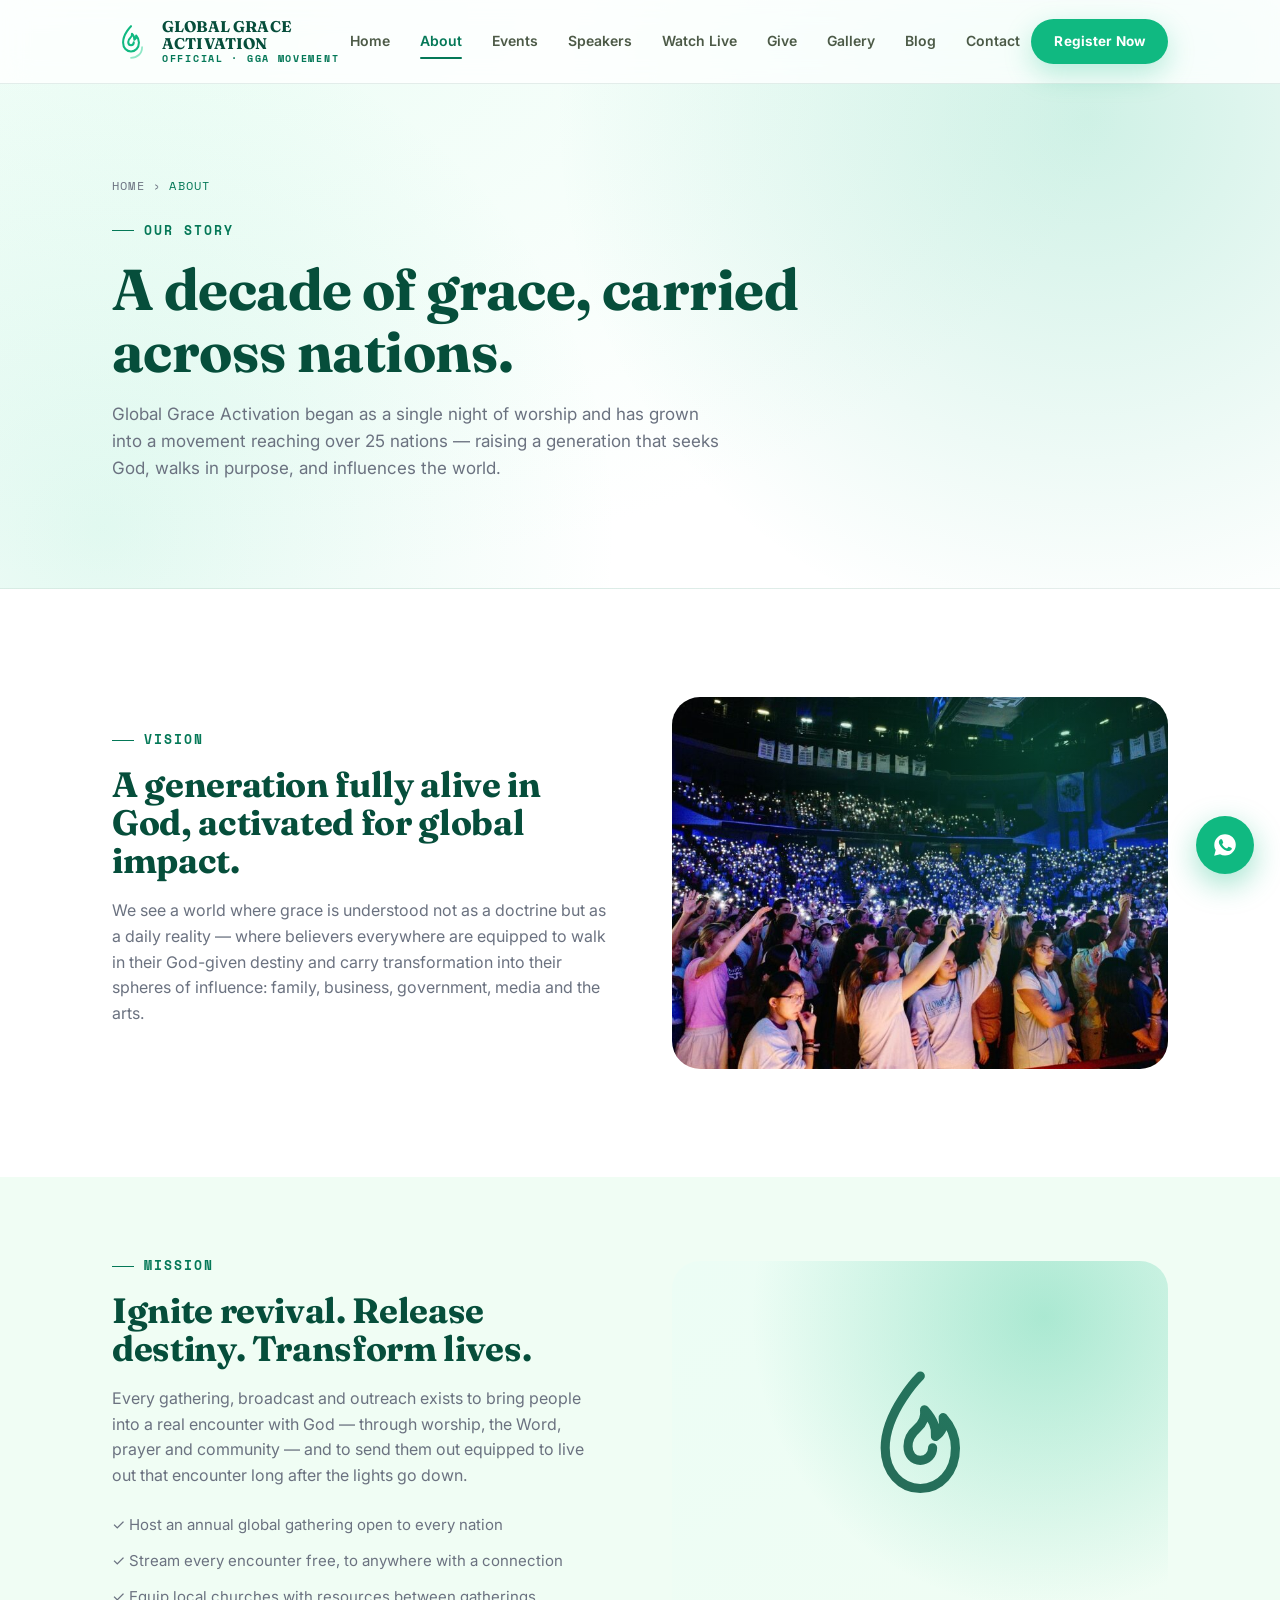
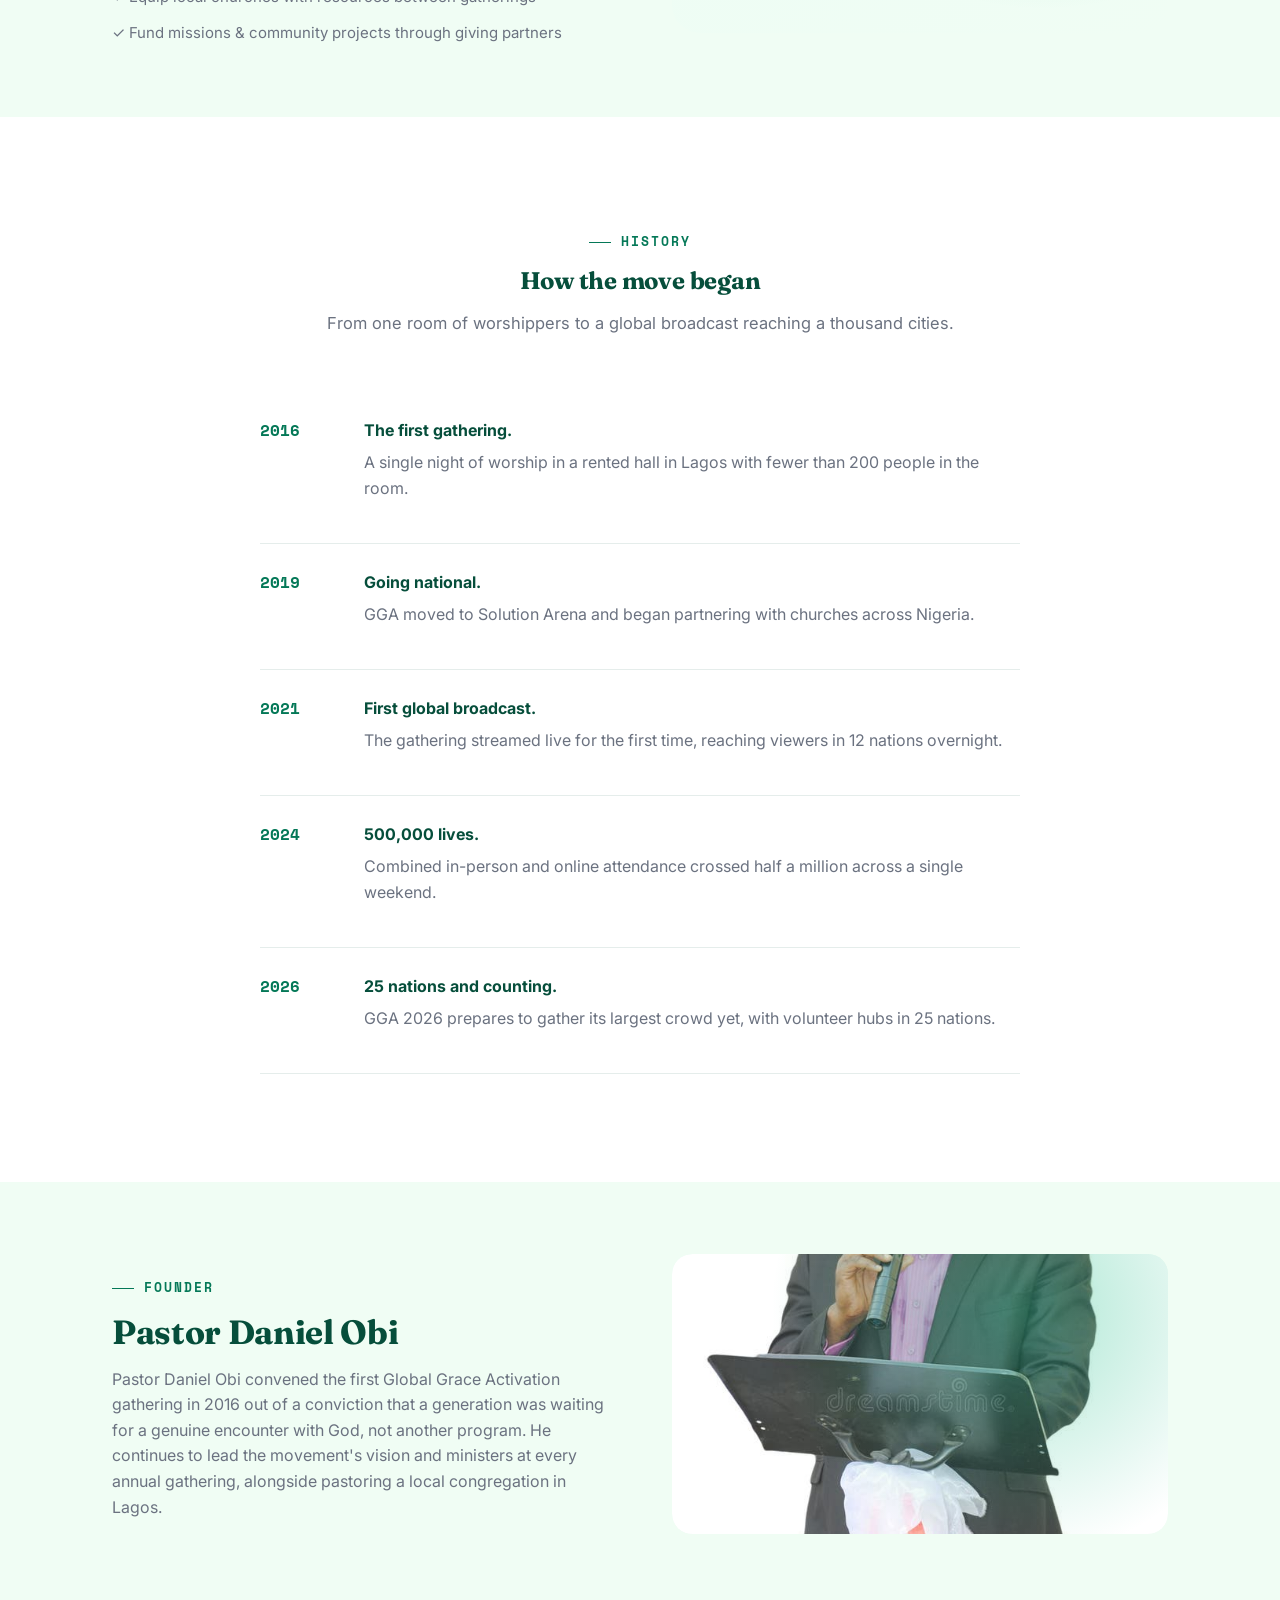
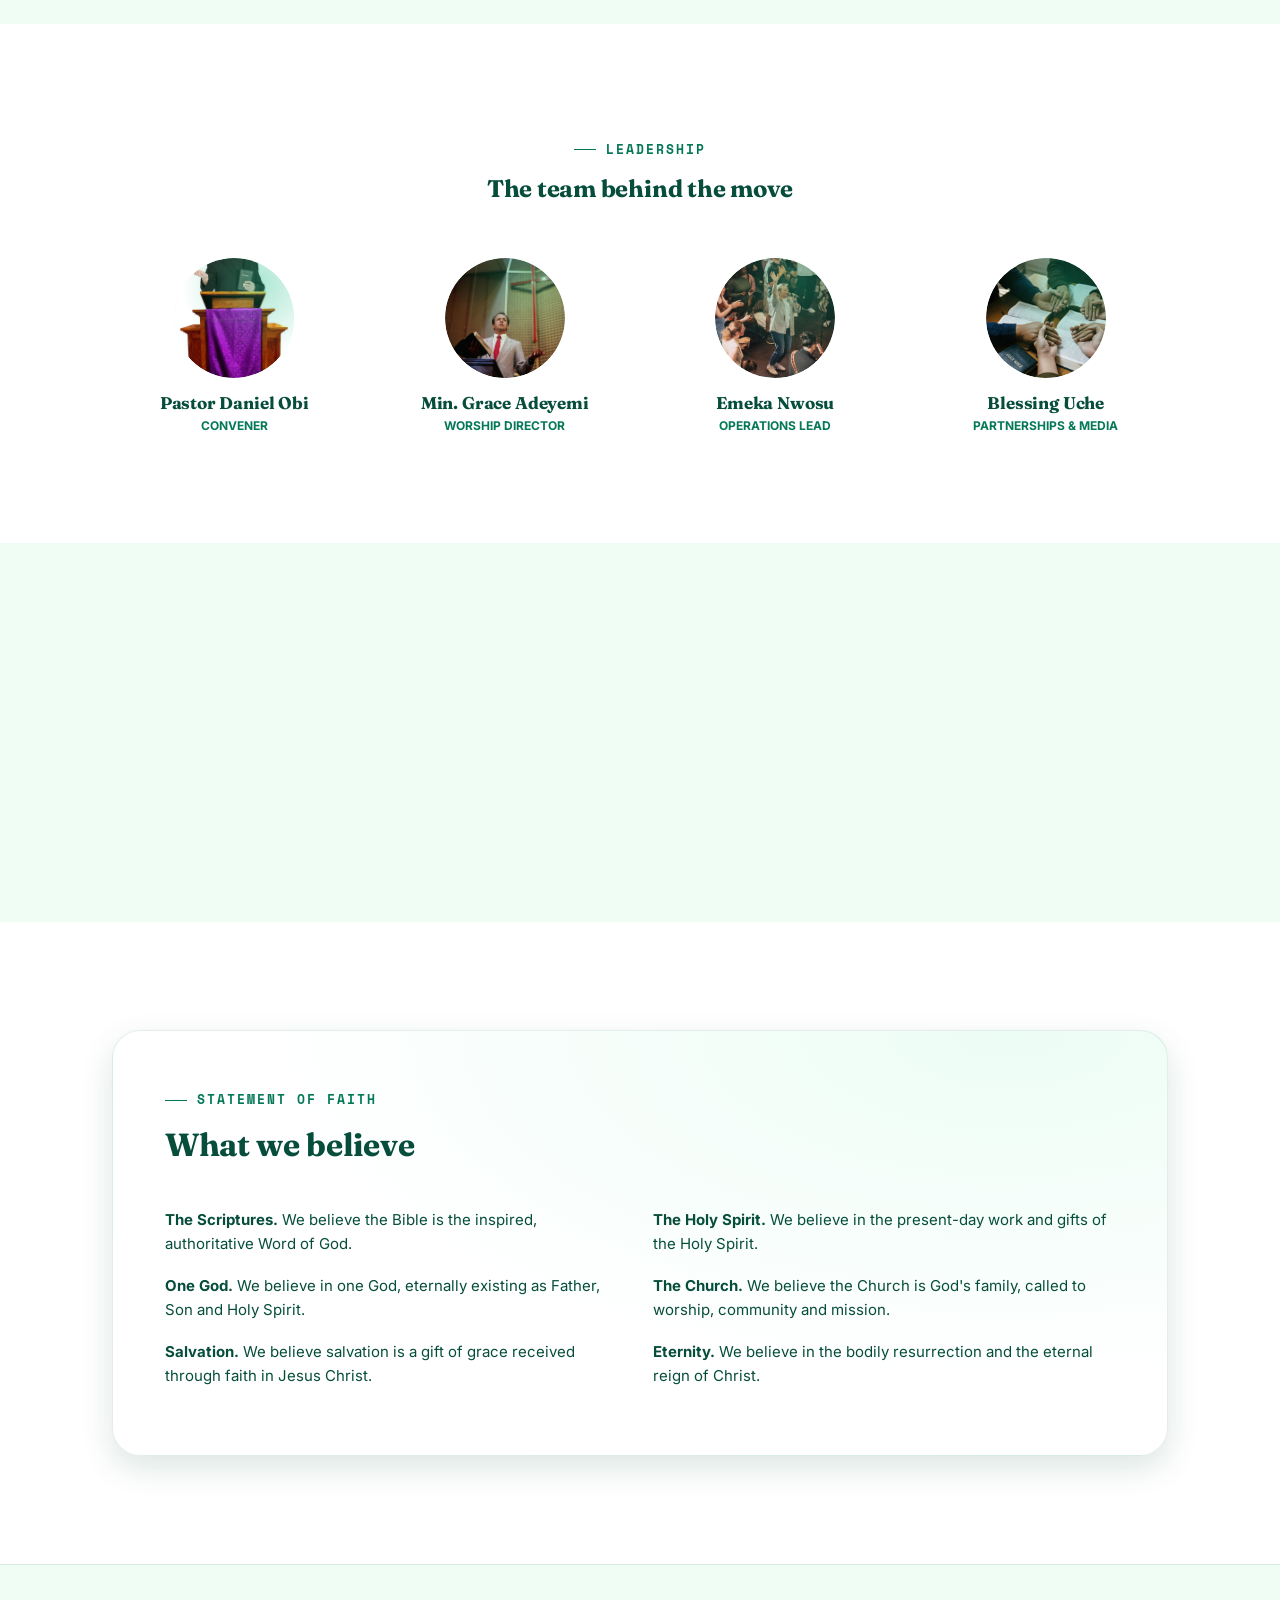
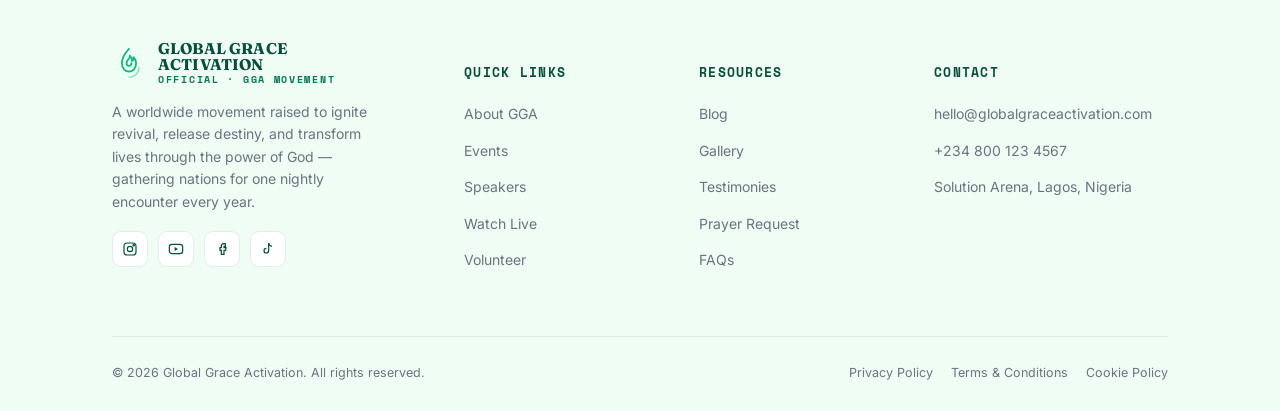
==== commit de09618b: "Add files via upload" ====
--- a/about.html
+++ b/about.html
@@ -17,8 +17,8 @@
   <div class="container">
     <a href="index.html" class="nav-brand">
       <span class="flame-mark"><svg viewBox="0 0 48 48" fill="none" xmlns="http://www.w3.org/2000/svg">
-<path d="M24 4C24 4 14 14 14 24.5C14 31.4 18.5 36 24 36C29.5 36 34 31.4 34 24.5C34 21 32.5 18 30.5 15.8C30.9 18.2 30 20 28.3 21.2C28.7 18.6 27.6 16.3 25.2 13.6C25.6 16 24.6 17.6 23 19C21.6 20.2 20.5 21.8 20.5 24C20.5 26.4 22 28 24 28C26 28 27.5 26.4 27.5 24.4" stroke="#b5d334" stroke-width="2.6" stroke-linecap="round" stroke-linejoin="round"/>
-<path d="M24 44C31.5 44 38 39 38 30.5" stroke="#f5b942" stroke-width="2.2" stroke-linecap="round" opacity="0.55"/>
+<path d="M24 4C24 4 14 14 14 24.5C14 31.4 18.5 36 24 36C29.5 36 34 31.4 34 24.5C34 21 32.5 18 30.5 15.8C30.9 18.2 30 20 28.3 21.2C28.7 18.6 27.6 16.3 25.2 13.6C25.6 16 24.6 17.6 23 19C21.6 20.2 20.5 21.8 20.5 24C20.5 26.4 22 28 24 28C26 28 27.5 26.4 27.5 24.4" stroke="#10b981" stroke-width="2.6" stroke-linecap="round" stroke-linejoin="round"/>
+<path d="M24 44C31.5 44 38 39 38 30.5" stroke="#34d399" stroke-width="2.2" stroke-linecap="round" opacity="0.55"/>
 </svg></span>
       <span class="brand-text">GLOBAL GRACE<br>ACTIVATION<small>OFFICIAL &middot; GGA MOVEMENT</small></span>
     </a>
@@ -57,10 +57,8 @@
       <h2 style="font-size:2.2rem; margin-top:16px;">A generation fully alive in God, activated for global impact.</h2>
       <p style="color:var(--mist); margin-top:18px; font-size:16px;">We see a world where grace is understood not as a doctrine but as a daily reality &mdash; where believers everywhere are equipped to walk in their God-given destiny and carry transformation into their spheres of influence: family, business, government, media and the arts.</p>
     </div>
-    <div class="img-frame reveal"><svg viewBox="0 0 48 48" fill="none" xmlns="http://www.w3.org/2000/svg">
-<path d="M24 4C24 4 14 14 14 24.5C14 31.4 18.5 36 24 36C29.5 36 34 31.4 34 24.5C34 21 32.5 18 30.5 15.8C30.9 18.2 30 20 28.3 21.2C28.7 18.6 27.6 16.3 25.2 13.6C25.6 16 24.6 17.6 23 19C21.6 20.2 20.5 21.8 20.5 24C20.5 26.4 22 28 24 28C26 28 27.5 26.4 27.5 24.4" stroke="#b5d334" stroke-width="2.6" stroke-linecap="round" stroke-linejoin="round"/>
-<path d="M24 44C31.5 44 38 39 38 30.5" stroke="#f5b942" stroke-width="2.2" stroke-linecap="round" opacity="0.55"/>
-</svg></div>
+    <!-- SWAP IMAGE: Replace with your own photo -->
+<div class="img-frame reveal"><img src="images/worship-crowd-1.jpg" alt="GGA gathering" loading="lazy"></div>
   </div>
 </section>
 
@@ -107,10 +105,11 @@
       <h2 style="font-size:2.1rem; margin-top:16px;">Pastor Daniel Obi</h2>
       <p style="color:var(--mist); margin-top:16px; font-size:16px;">Pastor Daniel Obi convened the first Global Grace Activation gathering in 2016 out of a conviction that a generation was waiting for a genuine encounter with God, not another program. He continues to lead the movement's vision and ministers at every annual gathering, alongside pastoring a local congregation in Lagos.</p>
     </div>
+    <!-- SWAP IMAGE: Replace with Pastor Daniel Obi photo -->
     <div class="leader-card reveal" style="text-align:left;">
-      <div class="avatar" style="margin:0 0 18px; border-radius:20px; width:100%; height:280px;"><svg viewBox="0 0 48 48" fill="none" xmlns="http://www.w3.org/2000/svg">
-<path d="M24 4C24 4 14 14 14 24.5C14 31.4 18.5 36 24 36C29.5 36 34 31.4 34 24.5C34 21 32.5 18 30.5 15.8C30.9 18.2 30 20 28.3 21.2C28.7 18.6 27.6 16.3 25.2 13.6C25.6 16 24.6 17.6 23 19C21.6 20.2 20.5 21.8 20.5 24C20.5 26.4 22 28 24 28C26 28 27.5 26.4 27.5 24.4" stroke="currentColor" stroke-width="2.6" stroke-linecap="round" stroke-linejoin="round"/>
-</svg></div>
+      <div class="avatar" style="margin:0 0 18px; border-radius:20px; width:100%; height:280px; overflow:hidden;">
+        <img src="images/pastor-portrait.jpg" alt="Pastor Daniel Obi" style="width:100%;height:100%;object-fit:cover;" loading="lazy">
+      </div>
     </div>
   </div>
 </section>
@@ -122,18 +121,14 @@
       <h2>The team behind the move</h2>
     </div>
     <div class="grid-4 reveal-stagger">
-      <div class="leader-card"><div class="avatar"><svg viewBox="0 0 48 48" fill="none" xmlns="http://www.w3.org/2000/svg">
-<path d="M24 4C24 4 14 14 14 24.5C14 31.4 18.5 36 24 36C29.5 36 34 31.4 34 24.5C34 21 32.5 18 30.5 15.8C30.9 18.2 30 20 28.3 21.2C28.7 18.6 27.6 16.3 25.2 13.6C25.6 16 24.6 17.6 23 19C21.6 20.2 20.5 21.8 20.5 24C20.5 26.4 22 28 24 28C26 28 27.5 26.4 27.5 24.4" stroke="currentColor" stroke-width="2.6" stroke-linecap="round" stroke-linejoin="round"/>
-</svg></div><h4>Pastor Daniel Obi</h4><div class="role">Convener</div></div>
-      <div class="leader-card"><div class="avatar"><svg viewBox="0 0 48 48" fill="none" xmlns="http://www.w3.org/2000/svg">
-<path d="M24 4C24 4 14 14 14 24.5C14 31.4 18.5 36 24 36C29.5 36 34 31.4 34 24.5C34 21 32.5 18 30.5 15.8C30.9 18.2 30 20 28.3 21.2C28.7 18.6 27.6 16.3 25.2 13.6C25.6 16 24.6 17.6 23 19C21.6 20.2 20.5 21.8 20.5 24C20.5 26.4 22 28 24 28C26 28 27.5 26.4 27.5 24.4" stroke="currentColor" stroke-width="2.6" stroke-linecap="round" stroke-linejoin="round"/>
-</svg></div><h4>Min. Grace Adeyemi</h4><div class="role">Worship Director</div></div>
-      <div class="leader-card"><div class="avatar"><svg viewBox="0 0 48 48" fill="none" xmlns="http://www.w3.org/2000/svg">
-<path d="M24 4C24 4 14 14 14 24.5C14 31.4 18.5 36 24 36C29.5 36 34 31.4 34 24.5C34 21 32.5 18 30.5 15.8C30.9 18.2 30 20 28.3 21.2C28.7 18.6 27.6 16.3 25.2 13.6C25.6 16 24.6 17.6 23 19C21.6 20.2 20.5 21.8 20.5 24C20.5 26.4 22 28 24 28C26 28 27.5 26.4 27.5 24.4" stroke="currentColor" stroke-width="2.6" stroke-linecap="round" stroke-linejoin="round"/>
-</svg></div><h4>Emeka Nwosu</h4><div class="role">Operations Lead</div></div>
-      <div class="leader-card"><div class="avatar"><svg viewBox="0 0 48 48" fill="none" xmlns="http://www.w3.org/2000/svg">
-<path d="M24 4C24 4 14 14 14 24.5C14 31.4 18.5 36 24 36C29.5 36 34 31.4 34 24.5C34 21 32.5 18 30.5 15.8C30.9 18.2 30 20 28.3 21.2C28.7 18.6 27.6 16.3 25.2 13.6C25.6 16 24.6 17.6 23 19C21.6 20.2 20.5 21.8 20.5 24C20.5 26.4 22 28 24 28C26 28 27.5 26.4 27.5 24.4" stroke="currentColor" stroke-width="2.6" stroke-linecap="round" stroke-linejoin="round"/>
-</svg></div><h4>Blessing Uche</h4><div class="role">Partnerships &amp; Media</div></div>
+      <div class="leader-card"><!-- SWAP IMAGE: Replace with personal headshot -->
+<div class="avatar"><img src="images/speaker-avatar.jpg" alt="Portrait" loading="lazy"></div><h4>Pastor Daniel Obi</h4><div class="role">Convener</div></div>
+      <div class="leader-card"><!-- SWAP IMAGE: Replace with personal headshot -->
+<div class="avatar"><img src="images/pastor-podium.jpg" alt="Portrait" loading="lazy"></div><h4>Min. Grace Adeyemi</h4><div class="role">Worship Director</div></div>
+      <div class="leader-card"><!-- SWAP IMAGE: Replace with personal headshot -->
+<div class="avatar"><img src="images/worship-team.jpg" alt="Portrait" loading="lazy"></div><h4>Emeka Nwosu</h4><div class="role">Operations Lead</div></div>
+      <div class="leader-card"><!-- SWAP IMAGE: Replace with personal headshot -->
+<div class="avatar"><img src="images/prayer-hands.jpg" alt="Portrait" loading="lazy"></div><h4>Blessing Uche</h4><div class="role">Partnerships &amp; Media</div></div>
     </div>
   </div>
 </section>
@@ -179,8 +174,8 @@
       <div class="footer-brand">
         <a href="index.html" class="nav-brand" style="margin-bottom:6px;">
           <span class="flame-mark" style="width:34px;height:34px;"><svg viewBox="0 0 48 48" fill="none" xmlns="http://www.w3.org/2000/svg">
-<path d="M24 4C24 4 14 14 14 24.5C14 31.4 18.5 36 24 36C29.5 36 34 31.4 34 24.5C34 21 32.5 18 30.5 15.8C30.9 18.2 30 20 28.3 21.2C28.7 18.6 27.6 16.3 25.2 13.6C25.6 16 24.6 17.6 23 19C21.6 20.2 20.5 21.8 20.5 24C20.5 26.4 22 28 24 28C26 28 27.5 26.4 27.5 24.4" stroke="#b5d334" stroke-width="2.6" stroke-linecap="round" stroke-linejoin="round"/>
-<path d="M24 44C31.5 44 38 39 38 30.5" stroke="#f5b942" stroke-width="2.2" stroke-linecap="round" opacity="0.55"/>
+<path d="M24 4C24 4 14 14 14 24.5C14 31.4 18.5 36 24 36C29.5 36 34 31.4 34 24.5C34 21 32.5 18 30.5 15.8C30.9 18.2 30 20 28.3 21.2C28.7 18.6 27.6 16.3 25.2 13.6C25.6 16 24.6 17.6 23 19C21.6 20.2 20.5 21.8 20.5 24C20.5 26.4 22 28 24 28C26 28 27.5 26.4 27.5 24.4" stroke="#10b981" stroke-width="2.6" stroke-linecap="round" stroke-linejoin="round"/>
+<path d="M24 44C31.5 44 38 39 38 30.5" stroke="#34d399" stroke-width="2.2" stroke-linecap="round" opacity="0.55"/>
 </svg></span>
           <span class="brand-text">GLOBAL GRACE<br>ACTIVATION<small>OFFICIAL &middot; GGA MOVEMENT</small></span>
         </a>
--- a/styles.css
+++ b/styles.css
@@ -8,24 +8,24 @@
 @import url('https://fonts.googleapis.com/css2?family=Fraunces:ital,opsz,wght@0,9..144,300;0,9..144,500;0,9..144,600;0,9..144,700;0,9..144,900;1,9..144,500;1,9..144,600&family=Inter:wght@400;500;600;700;800&family=Space+Mono:wght@400;700&display=swap');
 
 :root{
-  /* --- colors: white + lemon-green palette --- */
-  --ink:        #1b2b13;   /* dark green-black, used for headings/text only */
-  --ink-2:      #f4faE1;   /* pale lemon panel tint */
-  --forest:     #dff0b0;   /* light green border/accent tint */
-  --flame:      #b5d334;   /* signature lemon-green */
-  --flame-dim:  #6f9114;   /* deeper lemon-green for text/icons on white */
-  --ember:      #f5b942;   /* warm gold/amber — the "fire" counter-note */
+  /* --- colors: off-white + emerald green palette --- */
+  --ink:        #064e3b;   /* deep emerald for headings/text */
+  --ink-2:      #ecfdf5;   /* pale emerald panel tint */
+  --forest:     #d1fae5;   /* light emerald border/accent tint */
+  --flame:      #10b981;   /* signature emerald green */
+  --flame-dim:  #047857;   /* deeper emerald for text/icons on white */
+  --ember:      #34d399;   /* bright emerald highlight */
   --paper:      #ffffff;   /* white, primary background */
-  --paper-2:    #f6fbe6;   /* pale lemon-tinted section background */
-  --text:       #1c2a17;   /* body ink on paper */
-  --mist:       #62705c;   /* muted secondary text */
-  --line:       rgba(27,43,19,0.10);
-  --line-dark:  rgba(27,43,19,0.16);
+  --paper-2:    #f0fdf4;   /* pale emerald-tinted section background */
+  --text:       #064e3b;   /* body ink on paper */
+  --mist:       #6b7280;   /* muted secondary text (gray-green) */
+  --line:       rgba(6,78,59,0.10);
+  --line-dark:  rgba(6,78,59,0.16);
   --white:      #ffffff;
 
-  --shadow-sm:  0 2px 10px rgba(7,24,18,0.06);
-  --shadow-md:  0 12px 32px rgba(7,24,18,0.14);
-  --shadow-lg:  0 24px 60px rgba(7,24,18,0.28);
+  --shadow-sm:  0 2px 10px rgba(6,78,59,0.06);
+  --shadow-md:  0 12px 32px rgba(6,78,59,0.14);
+  --shadow-lg:  0 24px 60px rgba(6,78,59,0.28);
 
   --radius-sm:  10px;
   --radius-md:  16px;
@@ -131,22 +131,22 @@
 }
 .btn-primary{
   background: var(--flame);
-  color: #06170f;
-  box-shadow: 0 10px 28px rgba(181,211,52,.28);
-}
-.btn-primary:hover{ transform:translateY(-2px); box-shadow:0 16px 36px rgba(181,211,52,.4); background:#38e88a; }
+  color: #ffffff;
+  box-shadow: 0 10px 28px rgba(16,185,129,.28);
+}
+.btn-primary:hover{ transform:translateY(-2px); box-shadow:0 16px 36px rgba(16,185,129,.4); background:#059669; }
 .btn-outline{
   background:transparent;
   border-color: rgba(27,43,19,.3);
   color:var(--ink);
 }
-.btn-outline:hover{ border-color:var(--ink); background:rgba(27,43,19,.06); transform:translateY(-2px); }
+.btn-outline:hover{ border-color:var(--ink); background:rgba(6,78,59,.06); transform:translateY(-2px); }
 .btn-outline-dark{
   background:transparent;
   border-color: rgba(18,32,26,.25);
   color:var(--ink);
 }
-.btn-outline-dark:hover{ border-color:var(--ink); background:rgba(18,32,26,.05); }
+.btn-outline-dark:hover{ border-color:var(--ink); background:rgba(6,78,59,.05); }
 .btn-ghost{
   background:transparent; color:var(--flame-dim); padding:16px 6px;
 }
@@ -225,7 +225,7 @@
   white-space:nowrap;
   transition: color .25s ease, background .25s ease;
 }
-.nav-links a:hover{ color:var(--ink); background:rgba(27,43,19,.06); }
+.nav-links a:hover{ color:var(--ink); background:rgba(6,78,59,.06); }
 .nav-links a.active{ color:var(--flame-dim); }
 .nav-links a.active::after{
   content:'';
@@ -248,7 +248,7 @@
   width:42px;height:42px;
   border:1px solid var(--line);
   border-radius:10px;
-  background:rgba(27,43,19,.04);
+  background:rgba(6,78,59,.04);
   align-items:center;justify-content:center;
   flex-direction:column; gap:5px;
 }
@@ -297,7 +297,7 @@
 
 /* ============ HERO / PAGE HEADER (inner pages) ============ */
 .page-header{
-  background: radial-gradient(120% 160% at 15% 0%, #f2f9d3 0%, #ffffff 62%);
+  background: radial-gradient(120% 160% at 15% 0%, #ecfdf5 0%, #ffffff 62%);
   padding: calc(var(--nav-h) + 92px) 0 88px;
   position:relative;
   overflow:hidden;
@@ -307,8 +307,8 @@
   content:'';
   position:absolute; inset:0;
   background-image:
-    radial-gradient(circle at 85% 20%, rgba(181,211,52,.20), transparent 45%),
-    radial-gradient(circle at 8% 90%, rgba(245,185,66,.14), transparent 40%);
+    radial-gradient(circle at 85% 20%, rgba(16,185,129,.20), transparent 45%),
+    radial-gradient(circle at 8% 90%, rgba(52,211,153,.14), transparent 40%);
   pointer-events:none;
 }
 .page-header .container{ position:relative; z-index:1; }
@@ -332,9 +332,9 @@
 .hero-glow{
   position:absolute; inset:0;
   background:
-    radial-gradient(60% 55% at 78% 12%, rgba(181,211,52,.30), transparent 60%),
-    radial-gradient(45% 45% at 10% 85%, rgba(245,185,66,.18), transparent 60%),
-    linear-gradient(180deg, #ffffff 0%, #f7fbe6 55%, #ffffff 100%);
+    radial-gradient(60% 55% at 78% 12%, rgba(16,185,129,.22), transparent 60%),
+    radial-gradient(45% 45% at 10% 85%, rgba(52,211,153,.14), transparent 60%),
+    linear-gradient(180deg, #ffffff 0%, #f0fdf4 55%, #ffffff 100%);
 }
 
 /* ---- hero background fade slider ---- */
@@ -347,18 +347,19 @@
 }
 .hero-slide.active{ opacity:1; }
 /* placeholder tints — replace with background-image:url('your-photo.jpg') on each slide when real photos are ready */
-.hero-slide[data-slide="1"]{ background-image: linear-gradient(155deg,#eef7c9,#fbfde8); }
-.hero-slide[data-slide="2"]{ background-image: linear-gradient(155deg,#dff0b0,#f7fbe6); }
-.hero-slide[data-slide="3"]{ background-image: linear-gradient(155deg,#faf1c9,#fdf8ea); }
-.hero-slide[data-slide="4"]{ background-image: linear-gradient(155deg,#e6f2d8,#fbfde8); }
+.hero-slide[data-slide="1"]{ background-image: linear-gradient(155deg,#ecfdf5,#f0fdf4); opacity:0.3; }
+.hero-slide[data-slide="2"]{ background-image: linear-gradient(155deg,#d1fae5,#ecfdf5); opacity:0.3; }
+.hero-slide[data-slide="3"]{ background-image: linear-gradient(155deg,#ecfdf5,#f0fdf4); opacity:0.3; }
+.hero-slide[data-slide="4"]{ background-image: linear-gradient(155deg,#d1fae5,#f0fdf4); opacity:0.3; }
 
 /* ---- hero background video ---- */
 .hero-video-wrap{ position:absolute; inset:0; overflow:hidden; }
 .hero-video{ width:100%; height:100%; object-fit:cover; display:block; }
 .hero-video.hero-video--hidden{ display:none; }
+.hero-video{ display:block; }
 .hero-video-overlay{
   position:absolute; inset:0;
-  background: linear-gradient(180deg, rgba(255,255,255,.55) 0%, rgba(255,255,255,.78) 55%, rgba(255,255,255,.94) 100%);
+  background: linear-gradient(180deg, rgba(255,255,255,.35) 0%, rgba(255,255,255,.65) 50%, rgba(255,255,255,.88) 100%);
 }
 #ember-canvas{
   position:absolute; inset:0; width:100%; height:100%;
@@ -366,7 +367,7 @@
 }
 .hero-grid-lines{
   position:absolute; inset:0;
-  background-image: linear-gradient(rgba(27,43,19,.045) 1px, transparent 1px), linear-gradient(90deg, rgba(27,43,19,.045) 1px, transparent 1px);
+  background-image: linear-gradient(rgba(6,78,59,.045) 1px, transparent 1px), linear-gradient(90deg, rgba(6,78,59,.045) 1px, transparent 1px);
   background-size: 64px 64px;
   mask-image: radial-gradient(80% 60% at 50% 40%, black, transparent 90%);
 }
@@ -438,7 +439,7 @@
   margin-bottom:22px;
 }
 .countdown .c-cell{
-  background: rgba(27,43,19,.05);
+  background: rgba(6,78,59,.05);
   border:1px solid var(--line);
   border-radius:12px;
   padding:14px 4px;
@@ -496,7 +497,7 @@
 .ql-item .ql-icon{
   width:44px;height:44px; border-radius:12px;
   display:flex;align-items:center;justify-content:center;
-  background: rgba(181,211,52,.12); color:var(--flame-dim);
+  background: rgba(16,185,129,.12); color:var(--flame-dim);
 }
 .ql-item strong{ font-size:14.5px; color:var(--ink); }
 .ql-item small{ color:var(--mist); font-size:12.5px; }
@@ -541,14 +542,14 @@
 /* speaker card */
 .speaker-card .avatar{
   aspect-ratio:1/1; width:100%;
-  background: linear-gradient(155deg,#eef7c9,#fbfde8);
+  background: linear-gradient(155deg,#ecfdf5,#f0fdf4);
   display:flex;align-items:center;justify-content:center;
   position:relative; overflow:hidden;
 }
 .speaker-card .avatar svg{ width:44%; opacity:.9; }
 .speaker-card .avatar::after{
   content:''; position:absolute; inset:0;
-  background: radial-gradient(circle at 70% 20%, rgba(181,211,52,.35), transparent 60%);
+  background: radial-gradient(circle at 70% 20%, rgba(16,185,129,.35), transparent 60%);
 }
 .speaker-card .body{ padding:22px; }
 .speaker-card h4{ font-size:19px; }
@@ -556,12 +557,12 @@
 .speaker-card p{ color:var(--mist); font-size:14.5px; }
 .speaker-social{ display:flex; gap:10px; margin-top:16px; }
 .speaker-social a{ width:32px;height:32px;border-radius:8px;background:var(--paper);display:flex;align-items:center;justify-content:center; color:var(--ink); transition:.25s; }
-.speaker-social a:hover{ background:var(--flame); color:#06170f; }
+.speaker-social a:hover{ background:var(--flame); color:#ffffff; }
 
 /* testimony card */
 .testimony-card{ position:relative; }
 .testimony-card .thumb{
-  aspect-ratio:4/3; background:linear-gradient(155deg,#eef7c9,#fbfde8);
+  aspect-ratio:4/3; background:linear-gradient(155deg,#ecfdf5,#f0fdf4);
   display:flex; align-items:center; justify-content:center; position:relative;
 }
 .testimony-card .thumb .play{
@@ -569,7 +570,7 @@
   display:flex; align-items:center; justify-content:center; color:var(--ink); backdrop-filter:blur(4px);
   transition: transform .3s var(--ease), background .3s;
 }
-.testimony-card:hover .thumb .play{ transform:scale(1.1); background:var(--flame); border-color:var(--flame); color:#06170f; }
+.testimony-card:hover .thumb .play{ transform:scale(1.1); background:var(--flame); border-color:var(--flame); color:#ffffff; }
 .testimony-card .cat{
   position:absolute; top:12px; left:12px; background:rgba(27,43,19,.82); color:var(--flame);
   font-family:'Space Mono',monospace; font-size:10px; letter-spacing:.08em; text-transform:uppercase;
@@ -581,7 +582,7 @@
 
 /* blog card */
 .blog-card .tag{ font-family:'Space Mono',monospace; font-size:11px; letter-spacing:.08em; text-transform:uppercase; color:var(--flame-dim); font-weight:700; }
-.blog-card .thumb{ aspect-ratio:16/10; background:linear-gradient(155deg,#eef7c9,#fbfde8); }
+.blog-card .thumb{ aspect-ratio:16/10; background:linear-gradient(155deg,#ecfdf5,#f0fdf4); }
 .blog-card .body{ padding:22px; }
 .blog-card h4{ font-size:19px; margin:10px 0 8px; }
 .blog-card p{ color:var(--mist); font-size:14.5px; }
@@ -611,19 +612,19 @@
 .gallery-grid{ display:grid; grid-template-columns:repeat(4,1fr); gap:14px; }
 .gallery-item{
   aspect-ratio:1/1; border-radius:14px; overflow:hidden; position:relative;
-  background:linear-gradient(155deg,#eef7c9,#fbfde8);
+  background:linear-gradient(155deg,#ecfdf5,#f0fdf4);
   display:flex; align-items:center; justify-content:center;
 }
 .gallery-item.wide{ grid-column:span 2; aspect-ratio:2/1; }
 .gallery-item .overlay{ position:absolute; inset:0; background:linear-gradient(0deg,rgba(0,0,0,.55),transparent 55%); opacity:0; transition:.3s; display:flex; align-items:flex-end; padding:14px; }
 .gallery-item:hover .overlay{ opacity:1; }
 .gallery-item .overlay span{ color:#fff; font-size:13px; font-weight:600; }
-.gallery-item svg{ width:30%; color:rgba(27,43,19,.22); }
+.gallery-item svg{ width:30%; color:rgba(6,78,59,.22); }
 @media(max-width:860px){ .gallery-grid{ grid-template-columns:repeat(2,1fr);} .gallery-item.wide{ grid-column:span 2; } }
 
 /* ============ GIVE / DONATE PANEL ============ */
 .panel-dark{
-  background: radial-gradient(120% 140% at 85% 0%, #f2f9d3, #ffffff 60%);
+  background: radial-gradient(120% 140% at 85% 0%, #ecfdf5, #ffffff 60%);
   border-radius: var(--radius-lg);
   padding:52px;
   color:var(--text);
@@ -636,10 +637,10 @@
   border-radius:12px; padding:16px 8px; font-weight:700; font-family:'Space Mono',monospace; font-size:14px;
   transition:.25s;
 }
-.amt-btn:hover, .amt-btn.active{ background:var(--flame); color:#06170f; border-color:var(--flame); }
+.amt-btn:hover, .amt-btn.active{ background:var(--flame); color:#ffffff; border-color:var(--flame); }
 .give-toggle{ display:inline-flex; background:var(--paper-2); border-radius:999px; padding:5px; border:1px solid var(--line); margin-bottom:20px;}
 .give-toggle button{ border:none; background:transparent; color:var(--mist); padding:9px 20px; border-radius:999px; font-weight:700; font-size:13px; }
-.give-toggle button.active{ background:var(--flame); color:#06170f; }
+.give-toggle button.active{ background:var(--flame); color:#ffffff; }
 .gateways{ display:flex; gap:14px; margin-top:18px; align-items:center; flex-wrap:wrap; }
 .gateway-badge{ display:flex; align-items:center; gap:8px; background:var(--paper-2); border:1px solid var(--line); padding:9px 16px; border-radius:10px; font-size:13px; color:var(--text); font-weight:600;}
 
@@ -655,7 +656,7 @@
   background: var(--white); border-color:var(--line); color:var(--text);
 }
 .field input:focus, .field textarea:focus, .field select:focus{
-  outline:none; border-color:var(--flame); box-shadow:0 0 0 4px rgba(181,211,52,.14);
+  outline:none; border-color:var(--flame); box-shadow:0 0 0 4px rgba(16,185,129,.14);
 }
 .field-row{ display:grid; grid-template-columns:1fr 1fr; gap:16px; }
 @media(max-width:640px){ .field-row{ grid-template-columns:1fr; } }
@@ -665,7 +666,7 @@
   background: var(--paper-2); color:var(--text); padding:64px 0;
   position:relative; overflow:hidden; border-top:1px solid var(--line); border-bottom:1px solid var(--line);
 }
-.newsletter-bar::before{ content:''; position:absolute; inset:0; background:radial-gradient(60% 120% at 90% 50%, rgba(181,211,52,.22), transparent 70%); }
+.newsletter-bar::before{ content:''; position:absolute; inset:0; background:radial-gradient(60% 120% at 90% 50%, rgba(16,185,129,.22), transparent 70%); }
 .newsletter-form{ display:flex; gap:12px; max-width:460px; }
 .newsletter-form input{ flex:1; padding:15px 18px; border-radius:999px; border:1.5px solid var(--line); background:var(--white); color:var(--text); }
 .newsletter-form input::placeholder{ color:var(--mist); }
@@ -681,7 +682,7 @@
 footer ul a:hover{ color:var(--flame-dim); }
 .footer-social{ display:flex; gap:10px; margin-top:18px; }
 .footer-social a{ width:36px;height:36px;border-radius:9px;background:var(--white); border:1px solid var(--line); display:flex;align-items:center;justify-content:center; color:var(--ink); transition:.25s; }
-.footer-social a:hover{ background:var(--flame); color:#06170f; border-color:var(--flame); }
+.footer-social a:hover{ background:var(--flame); color:#ffffff; border-color:var(--flame); }
 .footer-bottom{ display:flex; justify-content:space-between; padding-top:26px; font-size:12.5px; color:var(--mist); flex-wrap:wrap; gap:12px; }
 .footer-bottom a{ color:var(--mist); margin-left:18px; }
 .footer-bottom a:hover{ color:var(--flame-dim); }
@@ -692,9 +693,9 @@
 .wa-float{
   position:fixed; bottom:26px; right:26px; z-index:900;
   width:58px;height:58px;border-radius:50%;
-  background:var(--flame); color:#06170f;
+  background:var(--flame); color:#ffffff;
   display:flex;align-items:center;justify-content:center;
-  box-shadow:0 10px 30px rgba(181,211,52,.4);
+  box-shadow:0 10px 30px rgba(16,185,129,.4);
   animation: floatpulse 3s infinite ease-in-out;
 }
 @keyframes floatpulse{ 0%,100%{ transform:translateY(0);} 50%{ transform:translateY(-6px);} }
@@ -721,15 +722,15 @@
 .flame-rule span{ height:1px; flex:1; background:var(--line); }
 
 /* misc */
-.pill{ display:inline-flex; align-items:center; gap:8px; background:rgba(181,211,52,.1); color:var(--flame-dim); border:1px solid rgba(181,211,52,.25); padding:7px 14px; border-radius:999px; font-size:12.5px; font-weight:700; }
+.pill{ display:inline-flex; align-items:center; gap:8px; background:rgba(16,185,129,.1); color:var(--flame-dim); border:1px solid rgba(16,185,129,.25); padding:7px 14px; border-radius:999px; font-size:12.5px; font-weight:700; }
 .two-col{ display:grid; grid-template-columns:1fr 1fr; gap:64px; align-items:center; }
 @media(max-width:900px){ .two-col{ grid-template-columns:1fr; gap:40px; } }
 .img-frame{
-  aspect-ratio:4/3; border-radius:var(--radius-lg); background:linear-gradient(155deg,#eef7c9,#fbfde8);
+  aspect-ratio:4/3; border-radius:var(--radius-lg); background:linear-gradient(155deg,#ecfdf5,#f0fdf4);
   position:relative; overflow:hidden; display:flex; align-items:center; justify-content:center;
 }
 .img-frame svg{ width:34%; opacity:.85; }
-.img-frame::after{ content:''; position:absolute; inset:0; background:radial-gradient(circle at 75% 15%, rgba(181,211,52,.3), transparent 60%); }
+.img-frame::after{ content:''; position:absolute; inset:0; background:radial-gradient(circle at 75% 15%, rgba(16,185,129,.3), transparent 60%); }
 
 .divider-tape{
   font-family:'Space Mono',monospace; letter-spacing:.2em; text-transform:uppercase; font-size:12px;
@@ -753,9 +754,9 @@
 .tab-btn.active, .tab-btn:hover{ background:var(--ink); color:#fff; border-color:var(--ink); }
 
 .leader-card{ text-align:center; }
-.leader-card .avatar{ width:120px;height:120px; border-radius:50%; margin:0 auto 16px; background:linear-gradient(155deg,#eef7c9,#fbfde8); display:flex;align-items:center;justify-content:center; position:relative; overflow:hidden; }
+.leader-card .avatar{ width:120px;height:120px; border-radius:50%; margin:0 auto 16px; background:linear-gradient(155deg,#ecfdf5,#f0fdf4); display:flex;align-items:center;justify-content:center; position:relative; overflow:hidden; }
 .leader-card .avatar svg{ width:44%; }
-.leader-card .avatar::after{ content:''; position:absolute; inset:0; background:radial-gradient(circle at 70% 20%, rgba(181,211,52,.35), transparent 60%); }
+.leader-card .avatar::after{ content:''; position:absolute; inset:0; background:radial-gradient(circle at 70% 20%, rgba(16,185,129,.35), transparent 60%); }
 .leader-card h4{ font-size:17px; }
 .leader-card .role{ color:var(--flame-dim); font-size:12px; font-weight:700; text-transform:uppercase; margin-top:4px; }
 
@@ -766,7 +767,7 @@
 .map-frame{ border-radius:var(--radius-lg); overflow:hidden; border:1px solid var(--line); height:340px; }
 
 /* live badge */
-.live-badge{ display:inline-flex; align-items:center; gap:8px; background:#c8232b; color:#fff; font-family:'Space Mono',monospace; font-size:11.5px; font-weight:700; letter-spacing:.08em; padding:6px 12px; border-radius:999px; }
+.live-badge{ display:inline-flex; align-items:center; gap:8px; background:#059669; color:#fff; font-family:'Space Mono',monospace; font-size:11.5px; font-weight:700; letter-spacing:.08em; padding:6px 12px; border-radius:999px; }
 .live-badge .dot{ width:7px;height:7px;border-radius:50%; background:#fff; animation:blink 1.4s infinite; }
 @keyframes blink{ 50%{ opacity:.2; } }
 
@@ -777,7 +778,7 @@
 .chat-input-row{ display:flex; gap:8px; margin-top:14px; }
 .chat-input-row input{ flex:1; background:var(--white); border:1px solid var(--line); border-radius:10px; padding:11px 14px; color:var(--text); font-size:13.5px; }
 .chat-input-row input:focus{ outline:none; border-color:var(--flame); }
-.chat-input-row button{ background:var(--flame); border:none; border-radius:10px; padding:0 16px; color:#06170f; font-weight:700; }
+.chat-input-row button{ background:var(--flame); border:none; border-radius:10px; padding:0 16px; color:#ffffff; font-weight:700; }
 
 .toast{
   position:fixed; bottom:26px; left:50%; transform:translateX(-50%) translateY(20px);
@@ -816,9 +817,71 @@
   background:var(--paper-2); color:var(--ink); font-size:20px; line-height:1;
   display:flex; align-items:center; justify-content:center; cursor:pointer;
 }
-.modal-close:hover{ background:var(--flame); border-color:var(--flame); color:#06170f; }
+.modal-close:hover{ background:var(--flame); border-color:var(--flame); color:#ffffff; }
 .modal-box h3{ font-size:22px; margin:12px 0 22px; padding-right:30px; }
 @media(max-width:560px){
   .modal-box{ padding:30px 22px 26px; max-height:92vh; }
   .modal-box h3{ font-size:19px; }
 }
+
+
+/* ============================================================
+   IMAGE SWAP HELPERS — add images that fill their containers
+   ============================================================ */
+
+/* Every image below is easily swappable:
+   Just replace the src="images/..." path with your own file.   */
+
+.img-frame img,
+.avatar img,
+.thumb img,
+.gallery-item img{
+  width:100%;
+  height:100%;
+  object-fit:cover;
+  display:block;
+}
+
+/* Avatars are usually circular — keep the radius */
+.avatar img{ border-radius:inherit; }
+
+/* Gallery images sit behind the caption overlay */
+.gallery-item img{
+  position:absolute;
+  inset:0;
+  z-index:0;
+}
+.gallery-item .overlay{ z-index:1; position:relative; }
+
+/* Testimony / blog thumbs: image sits behind cat + play button */
+.thumb{ position:relative; overflow:hidden; }
+.thumb img{
+  position:absolute;
+  inset:0;
+  z-index:0;
+}
+.thumb .cat,
+.thumb .play{ position:relative; z-index:1; }
+
+/* ============ HERO FADED BACKGROUND IMAGE ============ */
+.hero-bg-image{
+  position:absolute;
+  inset:0;
+  z-index:0;
+  background: url('images/hero-bg.jpg') center/cover no-repeat;
+  opacity:0.12;
+  filter: saturate(0.6) contrast(1.1);
+  pointer-events:none;
+}
+/* Off-white-to-emerald gradient wash so text stays readable */
+.hero-bg-image::after{
+  content:'';
+  position:absolute;
+  inset:0;
+  background: linear-gradient(
+    180deg,
+    rgba(255,255,255,.90) 0%,
+    rgba(255,255,255,.82) 40%,
+    rgba(240,253,244,.94) 100%
+  );
+}
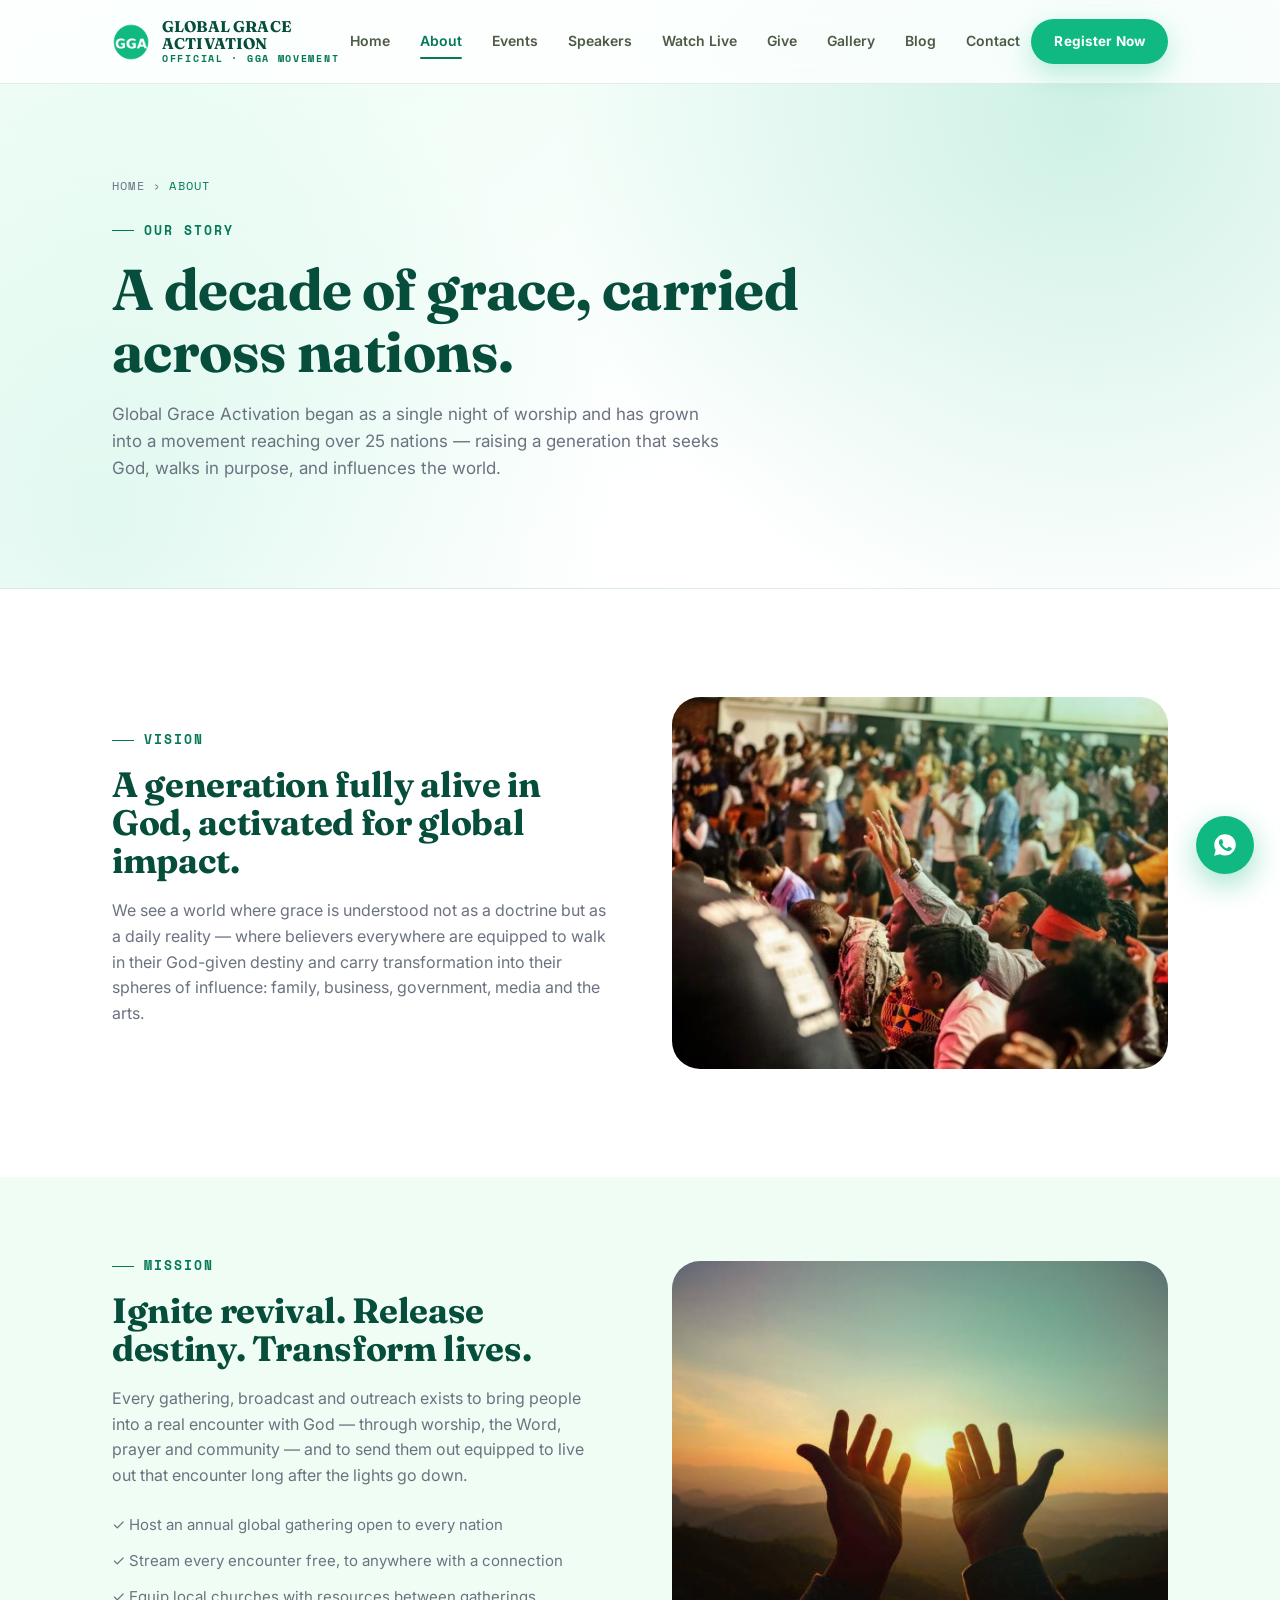
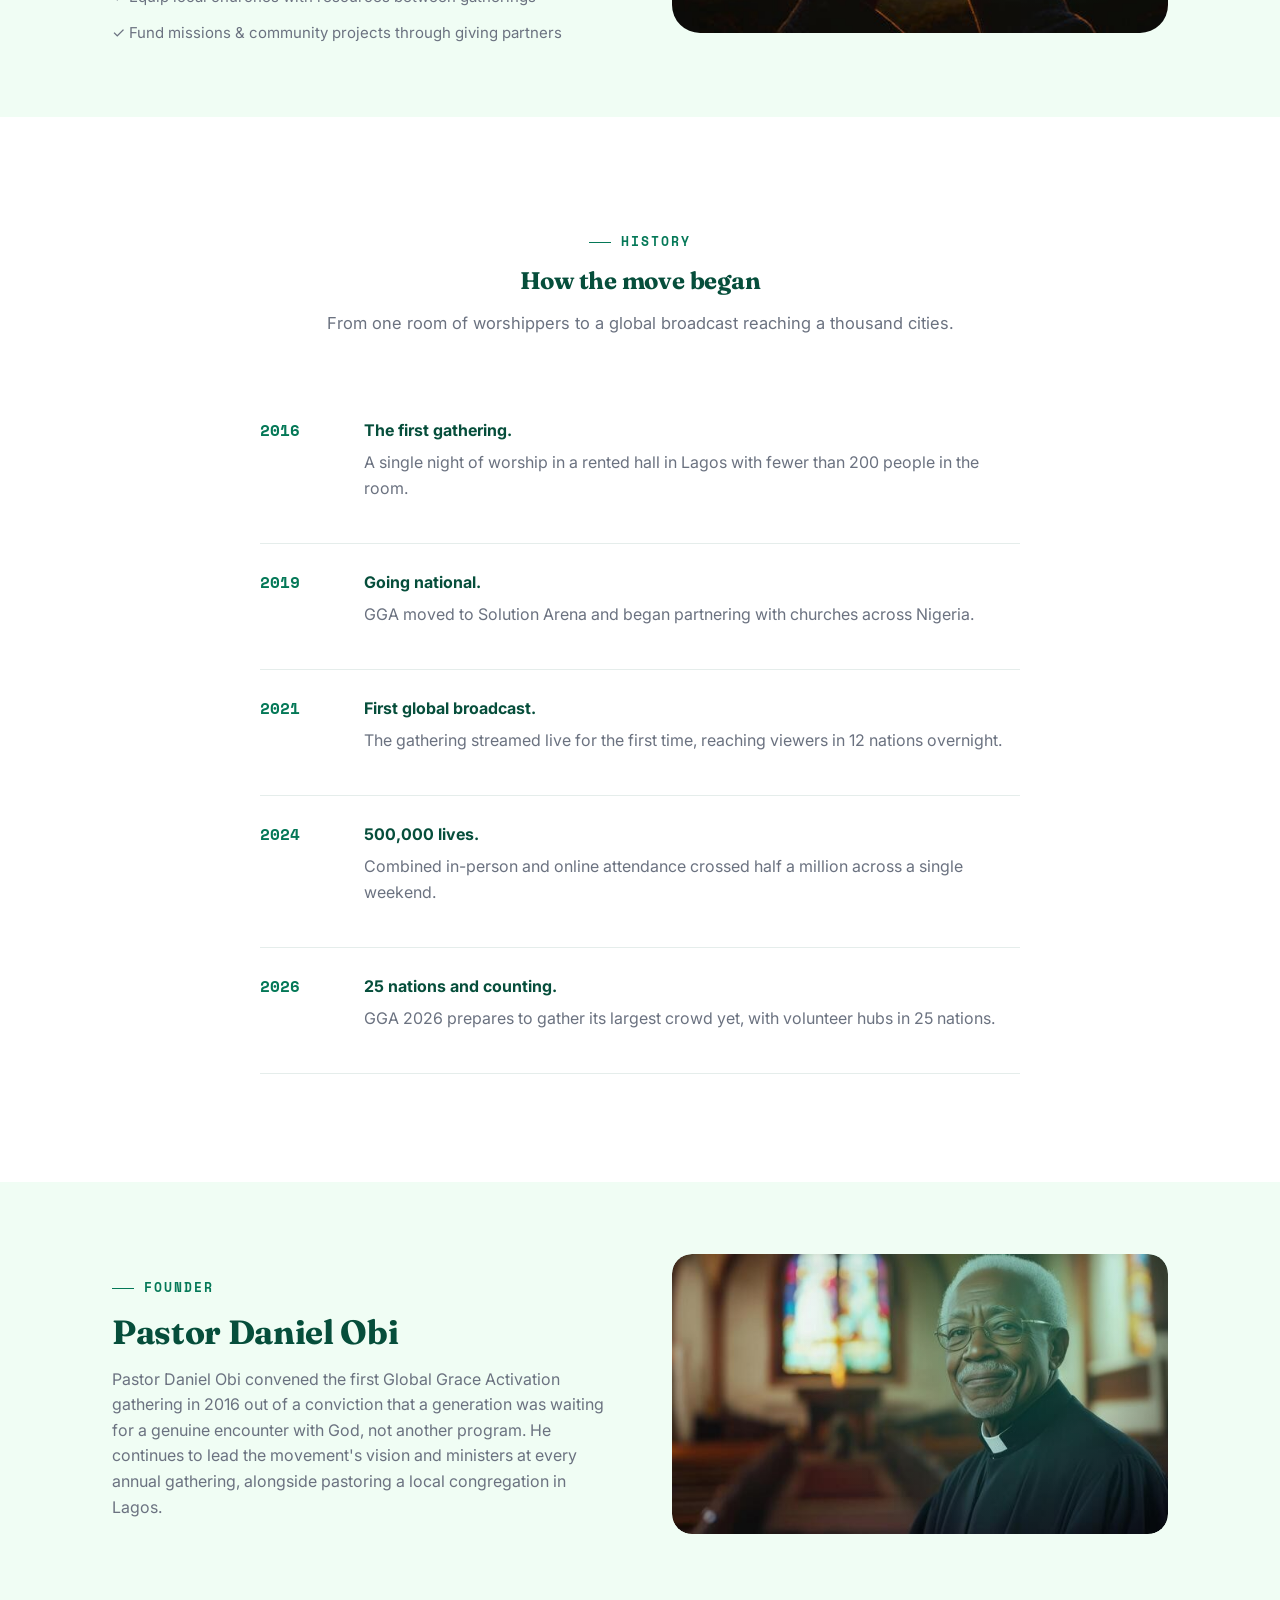
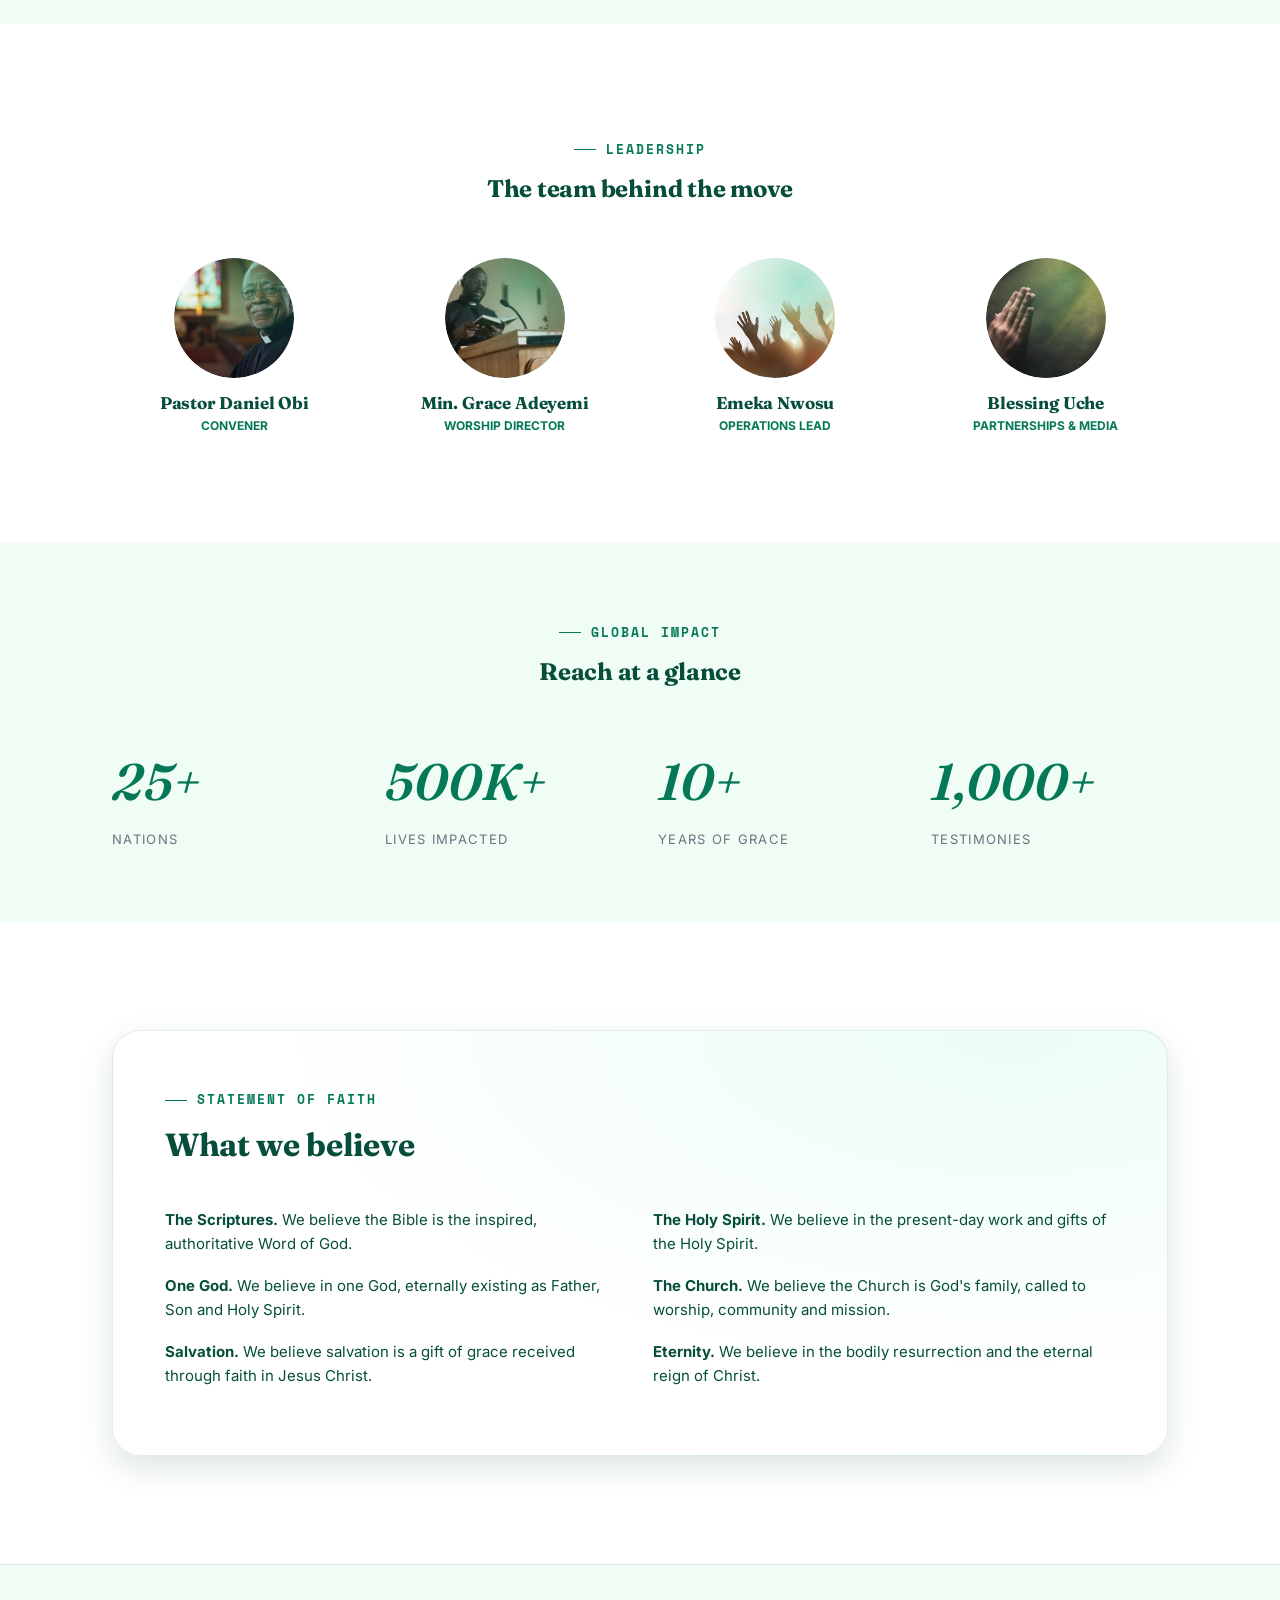
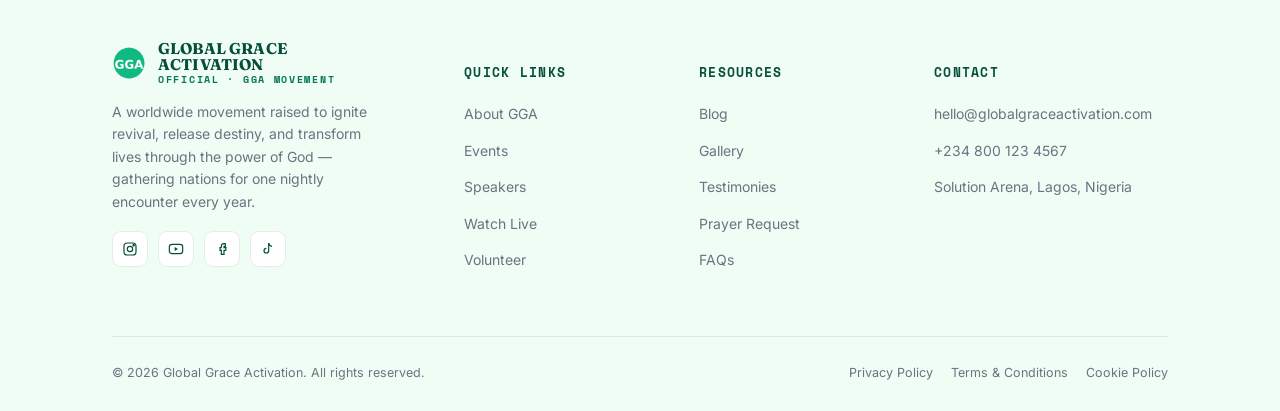
==== commit 13366d63: "Add files via upload" ====
--- a/about.html
+++ b/about.html
@@ -16,10 +16,8 @@
 <nav class="nav">
   <div class="container">
     <a href="index.html" class="nav-brand">
-      <span class="flame-mark"><svg viewBox="0 0 48 48" fill="none" xmlns="http://www.w3.org/2000/svg">
-<path d="M24 4C24 4 14 14 14 24.5C14 31.4 18.5 36 24 36C29.5 36 34 31.4 34 24.5C34 21 32.5 18 30.5 15.8C30.9 18.2 30 20 28.3 21.2C28.7 18.6 27.6 16.3 25.2 13.6C25.6 16 24.6 17.6 23 19C21.6 20.2 20.5 21.8 20.5 24C20.5 26.4 22 28 24 28C26 28 27.5 26.4 27.5 24.4" stroke="#10b981" stroke-width="2.6" stroke-linecap="round" stroke-linejoin="round"/>
-<path d="M24 44C31.5 44 38 39 38 30.5" stroke="#34d399" stroke-width="2.2" stroke-linecap="round" opacity="0.55"/>
-</svg></span>
+      <!-- SWAP LOGO: Replace images/logo.png with your own logo file -->
+<span class="flame-mark"><img src="images/logo.png" alt="Your Logo" style="width:100%;height:100%;object-fit:contain;display:block;"></span>
       <span class="brand-text">GLOBAL GRACE<br>ACTIVATION<small>OFFICIAL &middot; GGA MOVEMENT</small></span>
     </a>
     <div class="nav-links">
@@ -64,9 +62,8 @@
 
 <section class="section-pad-sm" style="background:var(--paper-2);">
   <div class="container two-col">
-    <div class="img-frame reveal" style="order:2;"><svg viewBox="0 0 48 48" fill="none" xmlns="http://www.w3.org/2000/svg">
-<path d="M24 4C24 4 14 14 14 24.5C14 31.4 18.5 36 24 36C29.5 36 34 31.4 34 24.5C34 21 32.5 18 30.5 15.8C30.9 18.2 30 20 28.3 21.2C28.7 18.6 27.6 16.3 25.2 13.6C25.6 16 24.6 17.6 23 19C21.6 20.2 20.5 21.8 20.5 24C20.5 26.4 22 28 24 28C26 28 27.5 26.4 27.5 24.4" stroke="currentColor" stroke-width="2.6" stroke-linecap="round" stroke-linejoin="round"/>
-</svg></div>
+    <!-- SWAP IMAGE: Replace images/mission-photo.jpg with your own photo -->
+<div class="img-frame reveal" style="order:2;"><img src="images/mission-photo.jpg" alt="Mission photo" loading="lazy" style="width:100%;height:100%;object-fit:cover;display:block;"></div>
     <div class="reveal" style="order:1;">
       <span class="eyebrow">Mission</span>
       <h2 style="font-size:2.2rem; margin-top:16px;">Ignite revival. Release destiny. Transform lives.</h2>
@@ -173,10 +170,8 @@
     <div class="footer-grid">
       <div class="footer-brand">
         <a href="index.html" class="nav-brand" style="margin-bottom:6px;">
-          <span class="flame-mark" style="width:34px;height:34px;"><svg viewBox="0 0 48 48" fill="none" xmlns="http://www.w3.org/2000/svg">
-<path d="M24 4C24 4 14 14 14 24.5C14 31.4 18.5 36 24 36C29.5 36 34 31.4 34 24.5C34 21 32.5 18 30.5 15.8C30.9 18.2 30 20 28.3 21.2C28.7 18.6 27.6 16.3 25.2 13.6C25.6 16 24.6 17.6 23 19C21.6 20.2 20.5 21.8 20.5 24C20.5 26.4 22 28 24 28C26 28 27.5 26.4 27.5 24.4" stroke="#10b981" stroke-width="2.6" stroke-linecap="round" stroke-linejoin="round"/>
-<path d="M24 44C31.5 44 38 39 38 30.5" stroke="#34d399" stroke-width="2.2" stroke-linecap="round" opacity="0.55"/>
-</svg></span>
+          <!-- SWAP LOGO: Replace images/logo.png with your own logo file -->
+<span class="flame-mark" style="width:34px;height:34px;"><img src="images/logo.png" alt="Your Logo" style="width:100%;height:100%;object-fit:contain;display:block;"></span>
           <span class="brand-text">GLOBAL GRACE<br>ACTIVATION<small>OFFICIAL &middot; GGA MOVEMENT</small></span>
         </a>
         <p>A worldwide movement raised to ignite revival, release destiny, and transform lives through the power of God &mdash; gathering nations for one nightly encounter every year.</p>
--- a/styles.css
+++ b/styles.css
@@ -885,3 +885,165 @@
     rgba(240,253,244,.94) 100%
   );
 }
+
+
+/* ============================================================
+   NEW: POP-UP IMAGE FEATURE
+   ============================================================ */
+.pop-feature-section{ background: var(--paper); }
+.pop-image-wrap{
+  position:relative;
+  border-radius: var(--radius-lg);
+  overflow:hidden;
+  cursor:pointer;
+  max-width: 980px;
+  margin: 0 auto;
+  border: 1px solid var(--line);
+  box-shadow: var(--shadow-md);
+}
+.pop-image{
+  width:100%;
+  height:auto;
+  display:block;
+  transition: transform .7s var(--ease);
+}
+.pop-image-wrap:hover .pop-image{ transform: scale(1.04); }
+.pop-hint{
+  position:absolute;
+  bottom: 18px;
+  right: 18px;
+  background: rgba(255,255,255,.92);
+  backdrop-filter: blur(6px);
+  padding: 9px 16px;
+  border-radius: 999px;
+  font-size: 12px;
+  font-weight: 700;
+  color: var(--ink);
+  display: flex;
+  align-items: center;
+  gap: 8px;
+  border: 1px solid var(--line);
+  pointer-events: none;
+  box-shadow: var(--shadow-sm);
+}
+
+/* Modal */
+.pop-modal{
+  position: fixed;
+  inset: 0;
+  z-index: 4000;
+  background: rgba(6,78,59,.9);
+  backdrop-filter: blur(10px);
+  display: flex;
+  align-items: center;
+  justify-content: center;
+  padding: 20px;
+  opacity: 0;
+  visibility: hidden;
+  transition: opacity .4s var(--ease), visibility .4s;
+}
+.pop-modal.open{
+  opacity: 1;
+  visibility: visible;
+}
+.pop-modal img{
+  max-width: 92vw;
+  max-height: 86vh;
+  border-radius: 16px;
+  box-shadow: 0 30px 80px rgba(0,0,0,.35);
+  transform: scale(0.72) translateY(50px);
+  transition: transform .55s var(--ease);
+  object-fit: contain;
+}
+.pop-modal.open img{
+  transform: scale(1) translateY(0);
+}
+.pop-modal-close{
+  position: absolute;
+  top: 22px;
+  right: 22px;
+  width: 48px;
+  height: 48px;
+  border-radius: 50%;
+  background: rgba(255,255,255,.15);
+  border: 1.5px solid rgba(255,255,255,.35);
+  color: #ffffff;
+  font-size: 26px;
+  line-height: 1;
+  display: flex;
+  align-items: center;
+  justify-content: center;
+  cursor: pointer;
+  transition: .25s ease;
+  z-index: 10;
+}
+.pop-modal-close:hover{
+  background: rgba(255,255,255,.3);
+  transform: rotate(90deg);
+}
+
+/* ============================================================
+   MOBILE IMPROVEMENTS
+   ============================================================ */
+@media(max-width: 640px){
+  .hero h1{ font-size: clamp(2rem, 8vw, 2.8rem); }
+  .hero-panel{ padding: 22px; }
+  .countdown .c-num{ font-size: 1.4rem; }
+  .pop-hint{ font-size: 11px; padding: 7px 12px; bottom: 12px; right: 12px; }
+  .pop-modal-close{ top: 14px; right: 14px; width: 40px; height: 40px; font-size: 22px; }
+  .quicklinks .container{ grid-template-columns: repeat(2, 1fr); }
+  .ql-item{ padding: 22px 10px; }
+  .stats-row{ grid-template-columns: repeat(2, 1fr); gap: 24px 16px; }
+  .section-pad{ padding: 64px 0; }
+  .section-pad-sm{ padding: 48px 0; }
+  .two-col{ gap: 36px; }
+  .nav-actions .btn-outline{ display: none; }
+}
+
+@media(max-width: 400px){
+  .container{ padding: 0 16px; }
+  .btn{ padding: 14px 22px; font-size: 13.5px; }
+  .hero-cta-row{ gap: 12px; }
+  .grid-4, .grid-3, .grid-2{ gap: 18px; }
+  .speaker-card .body{ padding: 18px; }
+  .blog-card .body{ padding: 18px; }
+}
+
+/* ============================================================
+   IMAGE SWAP HELPERS
+   ============================================================
+   Every image container below is ready for your own photos.
+   Simply drop your image into the images/ folder and update
+   the src path in the HTML file.
+   ----------------------------------------------------------- */
+
+/* Hero background image (CSS background) */
+.hero-bg-image{
+  background: url('images/hero-bg.jpg') center/cover no-repeat;
+}
+
+/* All framed images */
+.img-frame img,
+.avatar img,
+.thumb img,
+.gallery-item img,
+.pop-image{
+  width: 100%;
+  height: 100%;
+  object-fit: cover;
+  display: block;
+}
+
+/* Avatars keep their shape */
+.avatar img{ border-radius: inherit; }
+
+/* Gallery & thumb overlays sit above the image */
+.gallery-item img,
+.thumb img{
+  position: absolute;
+  inset: 0;
+  z-index: 0;
+}
+.gallery-item .overlay,
+.thumb .cat,
+.thumb .play{ position: relative; z-index: 1; }
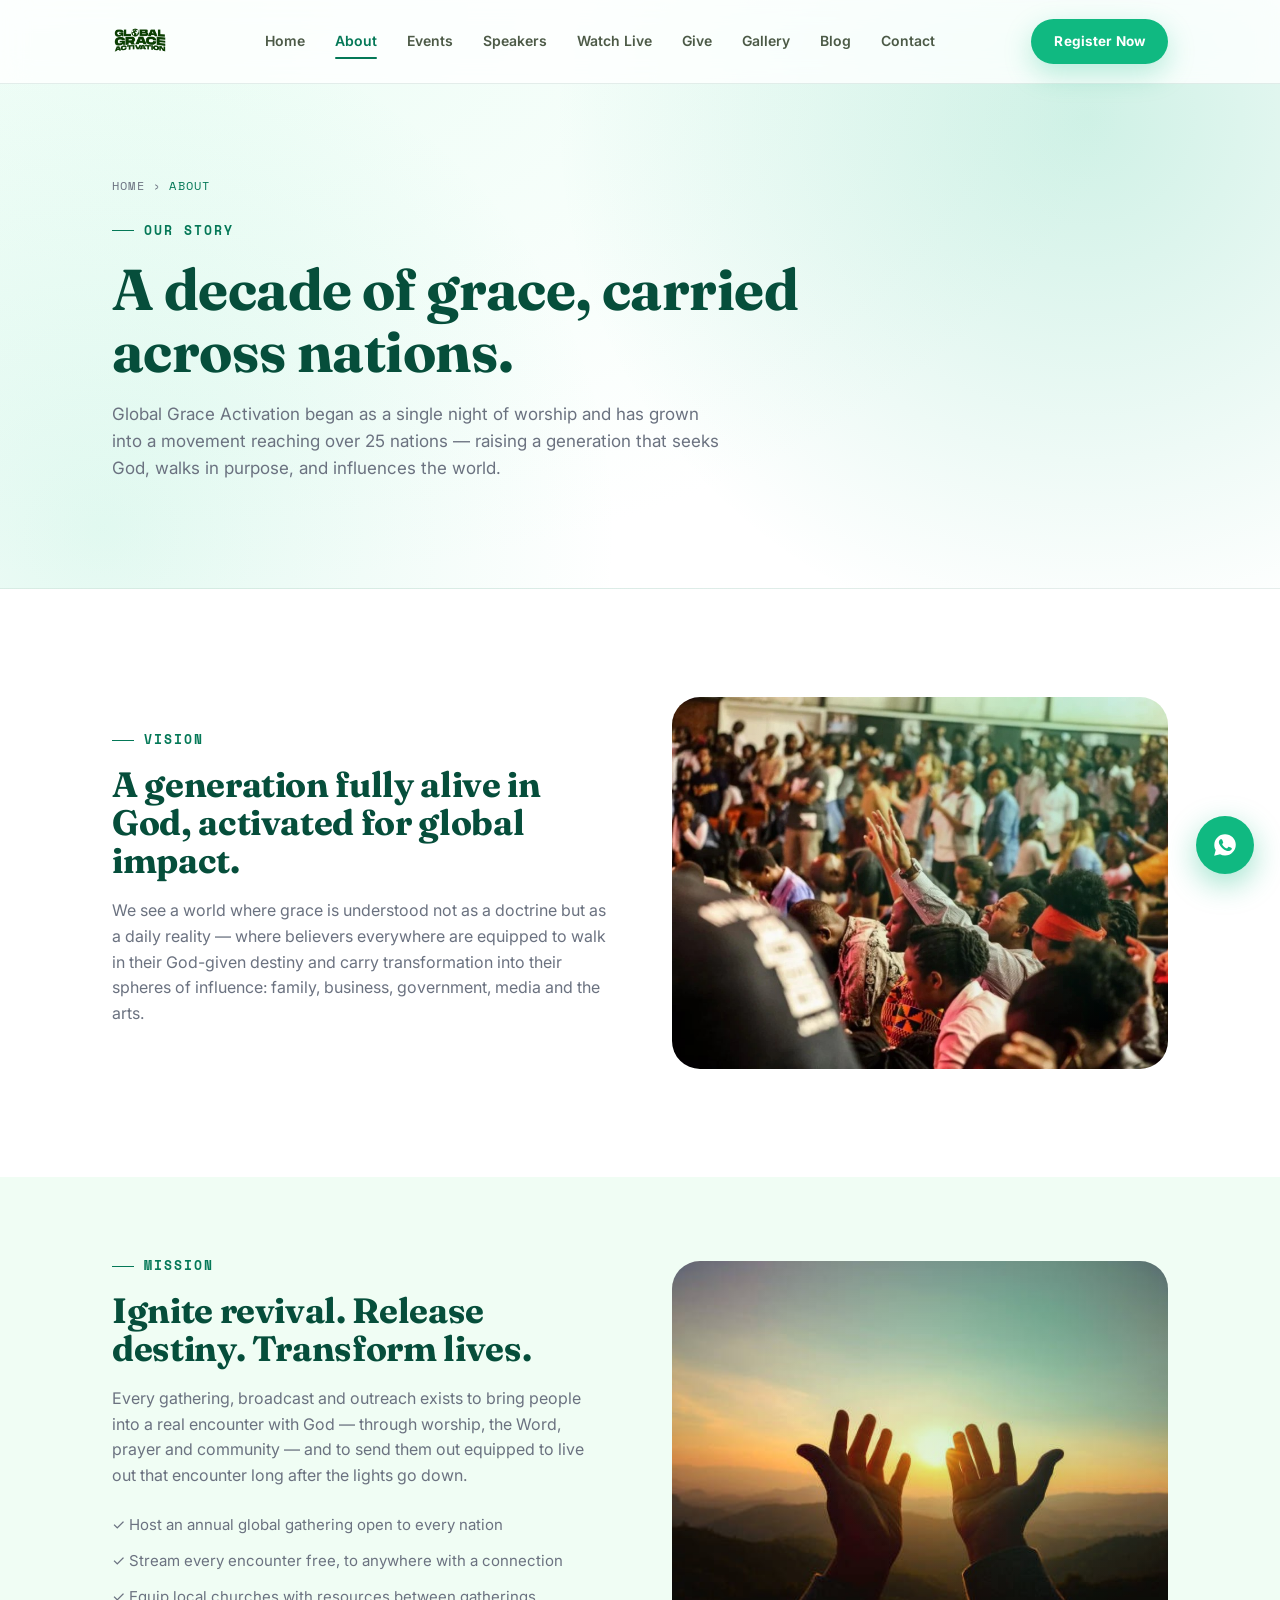
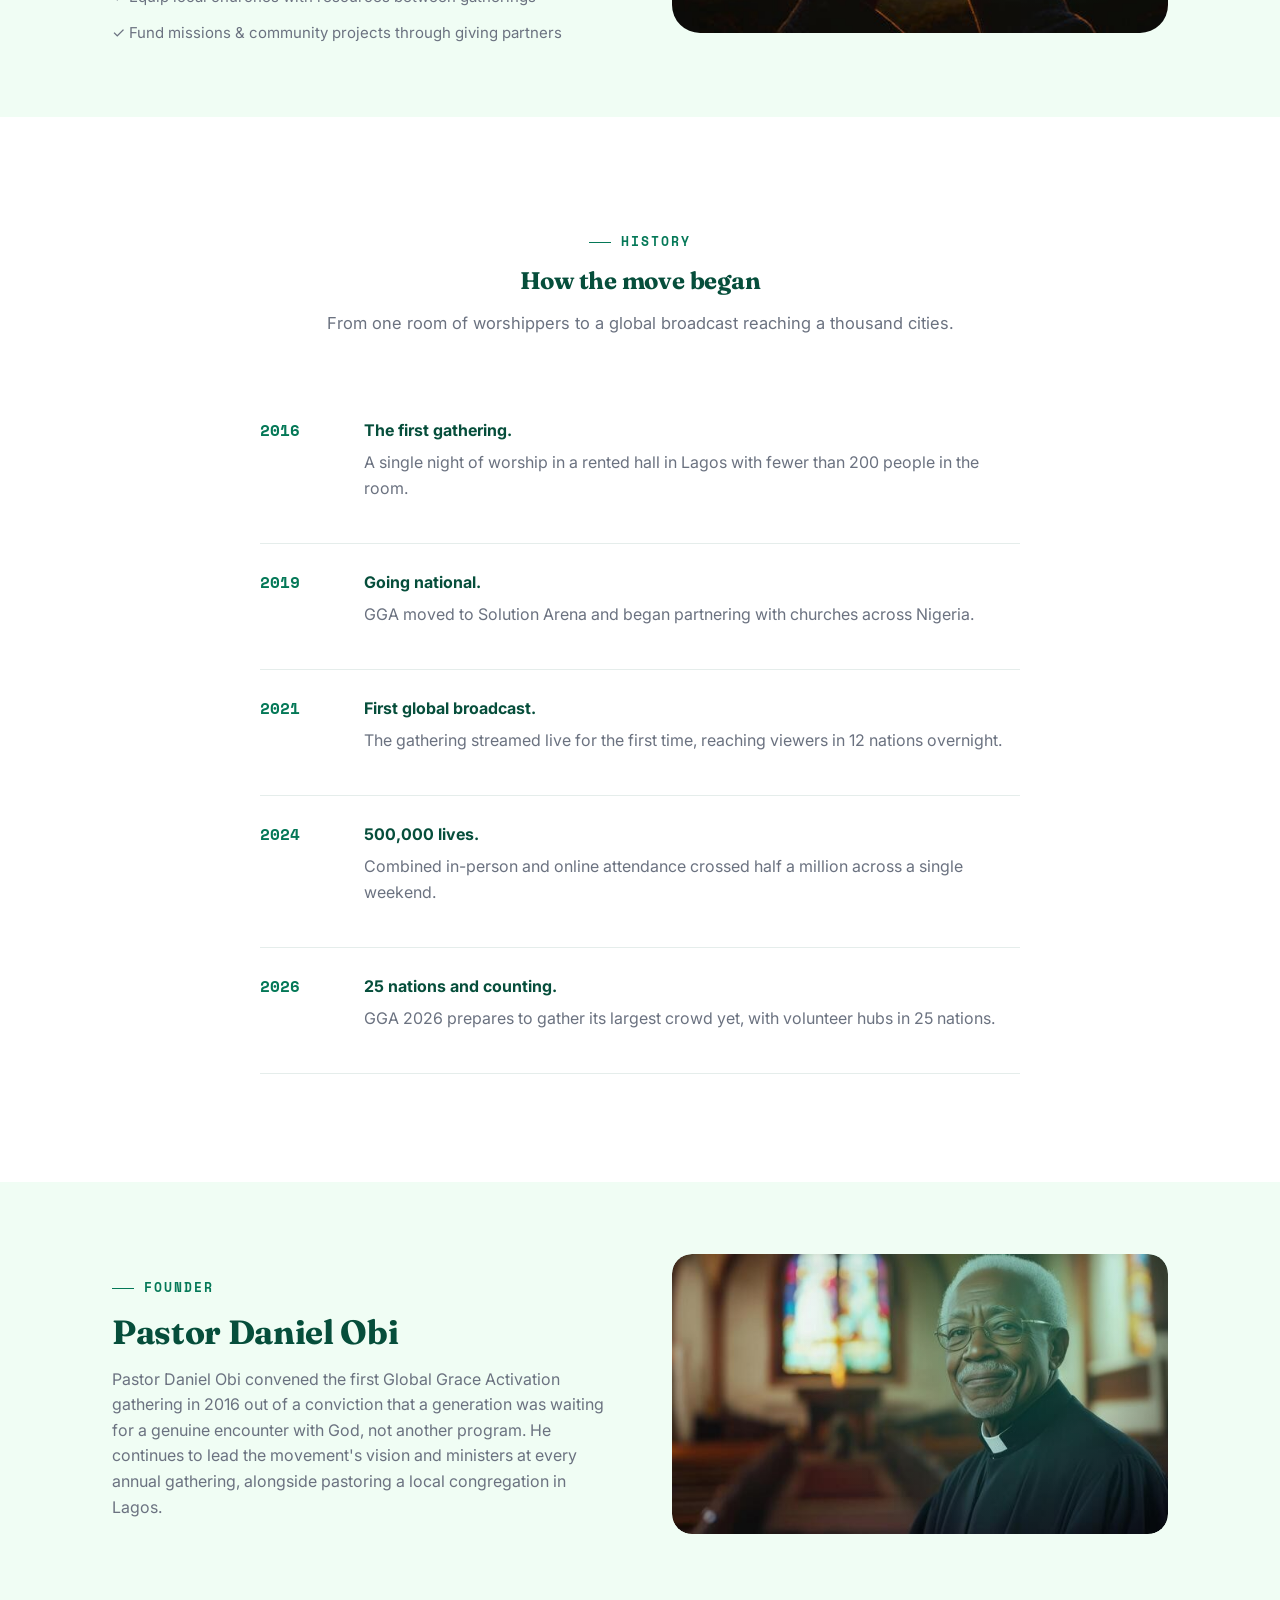
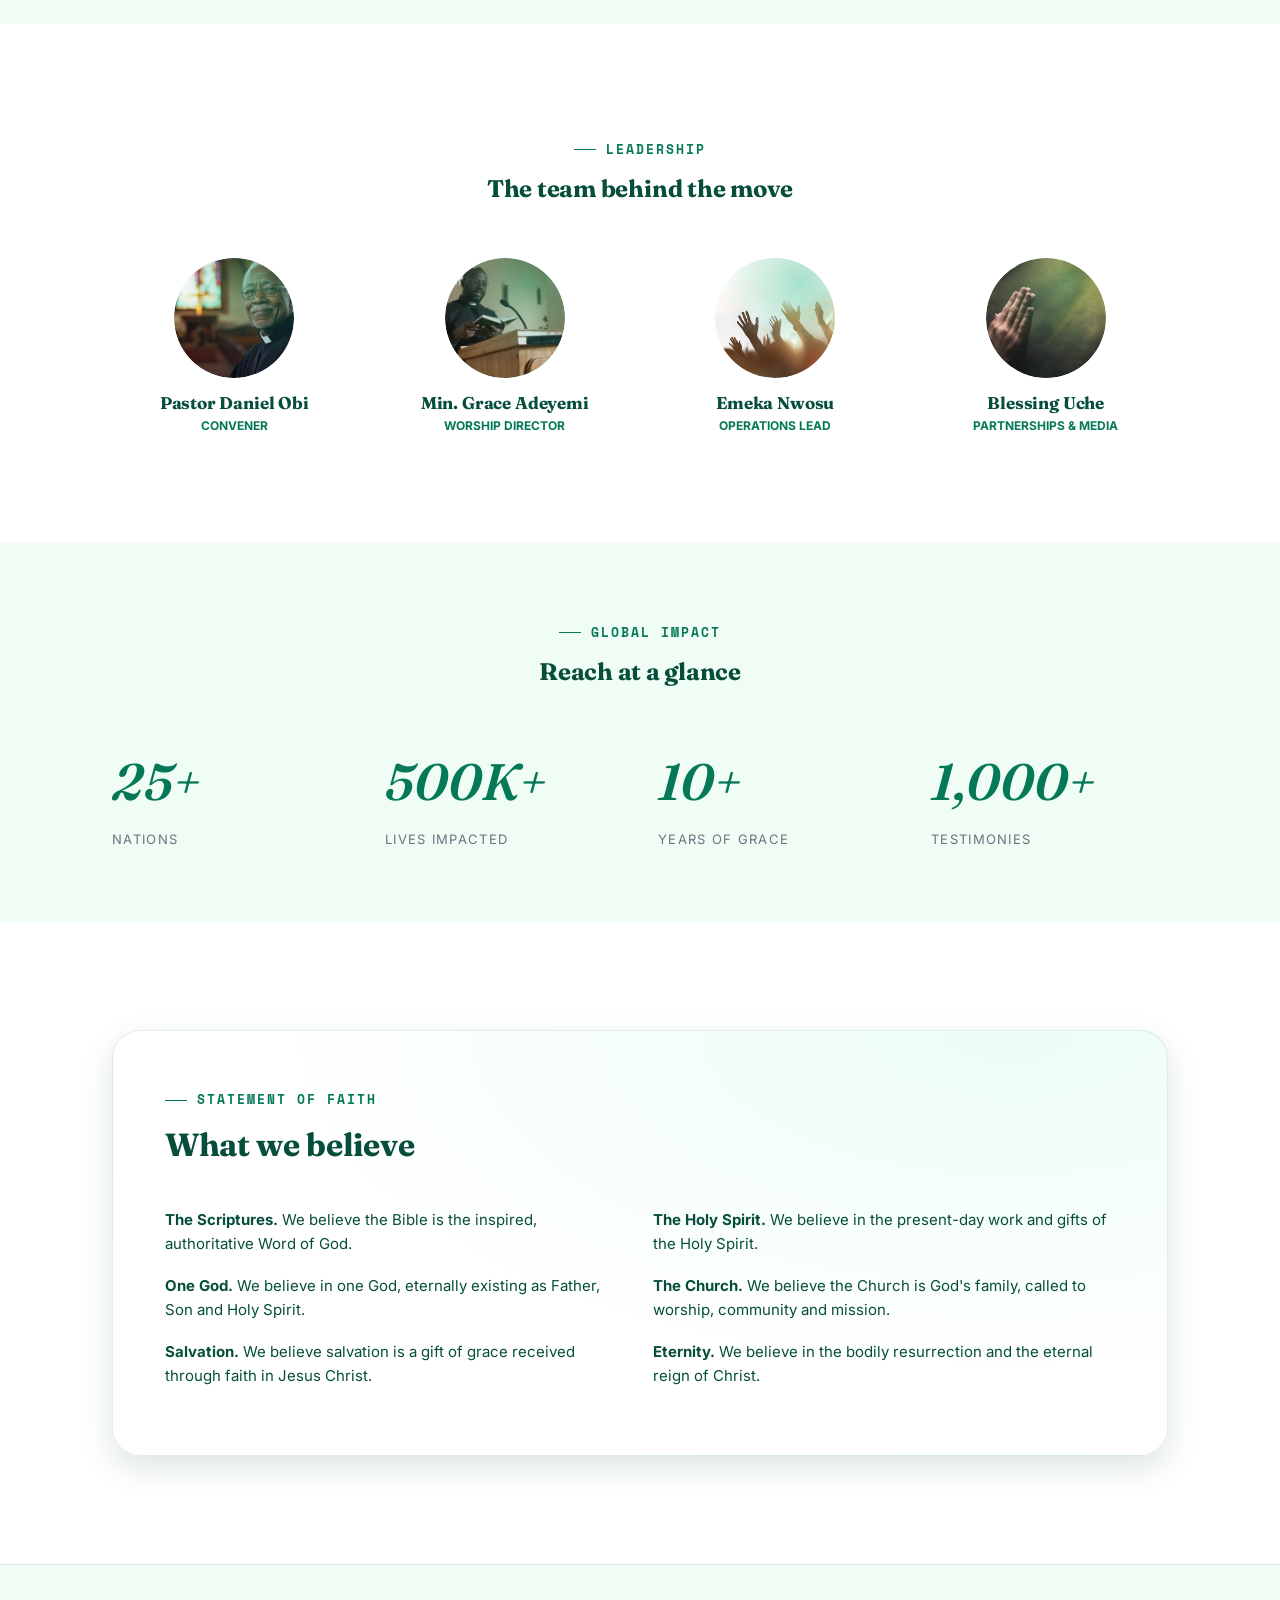
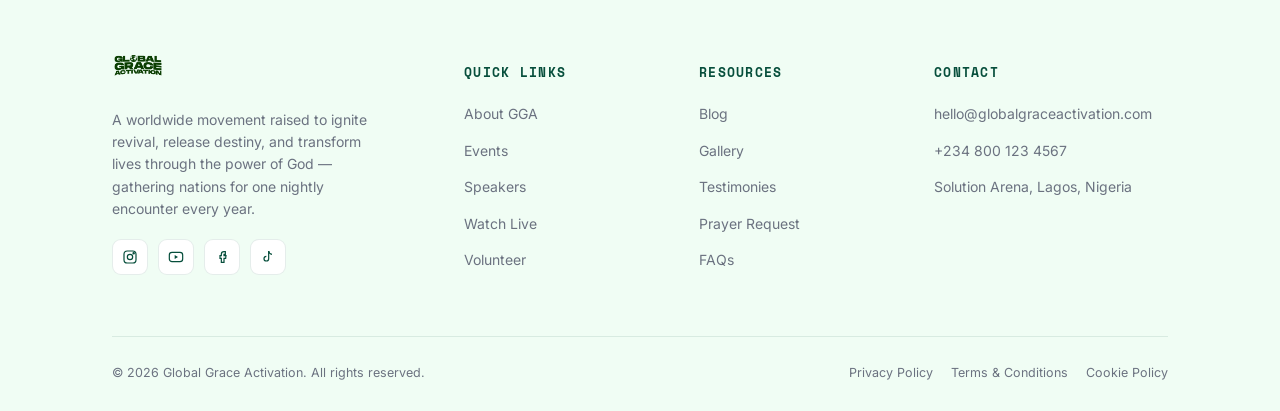
==== commit 98acf4e4: "Add files via upload" ====
--- a/about.html
+++ b/about.html
@@ -18,7 +18,7 @@
     <a href="index.html" class="nav-brand">
       <!-- SWAP LOGO: Replace images/logo.png with your own logo file -->
 <span class="flame-mark"><img src="images/logo.png" alt="Your Logo" style="width:100%;height:100%;object-fit:contain;display:block;"></span>
-      <span class="brand-text">GLOBAL GRACE<br>ACTIVATION<small>OFFICIAL &middot; GGA MOVEMENT</small></span>
+      
     </a>
     <div class="nav-links">
       <a href="index.html">Home</a>
@@ -172,7 +172,7 @@
         <a href="index.html" class="nav-brand" style="margin-bottom:6px;">
           <!-- SWAP LOGO: Replace images/logo.png with your own logo file -->
 <span class="flame-mark" style="width:34px;height:34px;"><img src="images/logo.png" alt="Your Logo" style="width:100%;height:100%;object-fit:contain;display:block;"></span>
-          <span class="brand-text">GLOBAL GRACE<br>ACTIVATION<small>OFFICIAL &middot; GGA MOVEMENT</small></span>
+          
         </a>
         <p>A worldwide movement raised to ignite revival, release destiny, and transform lives through the power of God &mdash; gathering nations for one nightly encounter every year.</p>
         <div class="footer-social">
--- a/styles.css
+++ b/styles.css
@@ -186,7 +186,7 @@
   min-width:0;
 }
 .nav-brand .flame-mark{
-  width:38px;height:38px;flex:none;
+  width:56px;height:56px;flex:none;
 }
 .nav-brand .brand-text{
   font-family:'Fraunces',serif;
@@ -387,7 +387,7 @@
   margin-bottom:26px;
   opacity:0; transform:translateY(18px);
 }
-.hero-flame-word .flame-mark{ width:44px; height:44px; }
+.hero-flame-word .flame-mark{ width:52px; height:52px; }
 .hero-flame-word span{
   font-family:'Space Mono',monospace;
   letter-spacing:.28em;
@@ -1047,3 +1047,15 @@
 .gallery-item .overlay,
 .thumb .cat,
 .thumb .play{ position: relative; z-index: 1; }
+
+
+/* ============================================================
+   FOOTER LOGO SIZE (no text next to it)
+   ============================================================ */
+.footer-brand .flame-mark{
+  width: 52px !important;
+  height: 52px !important;
+}
+.footer-brand .nav-brand{
+  gap: 0;
+}
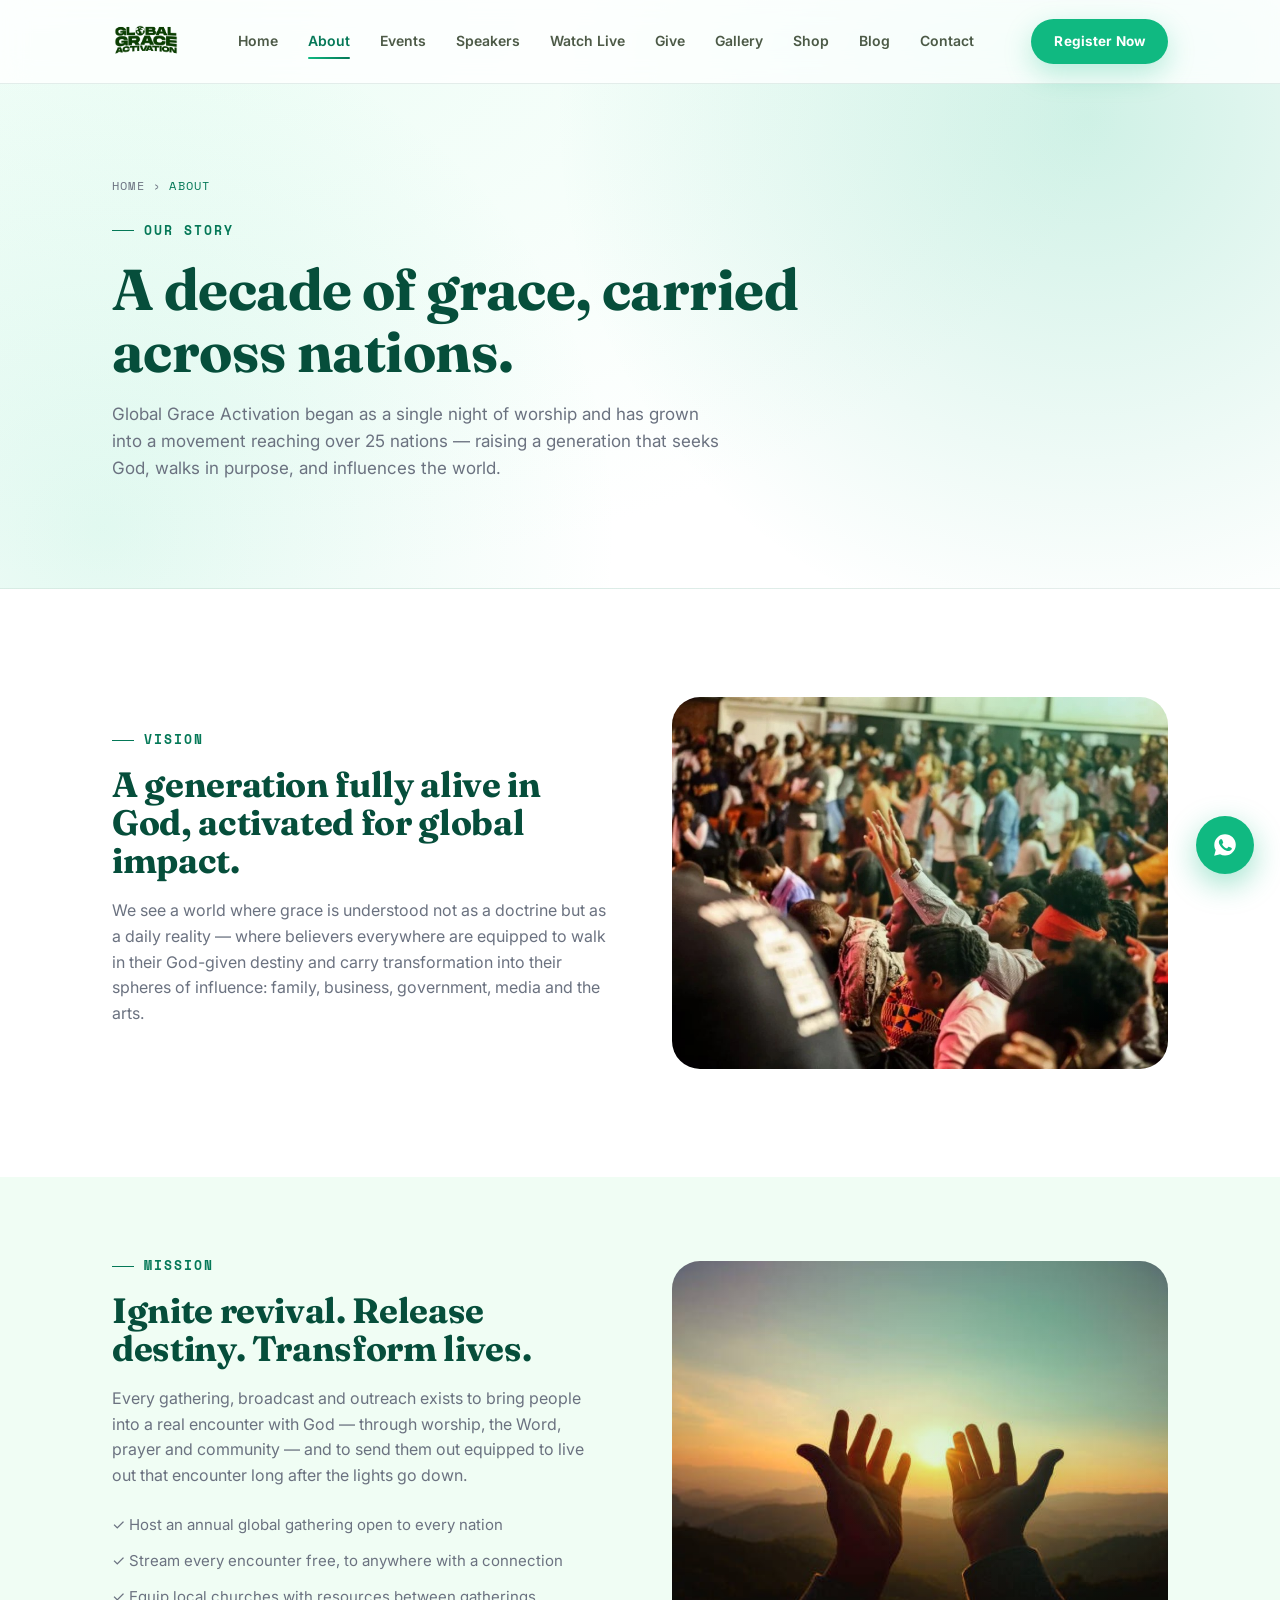
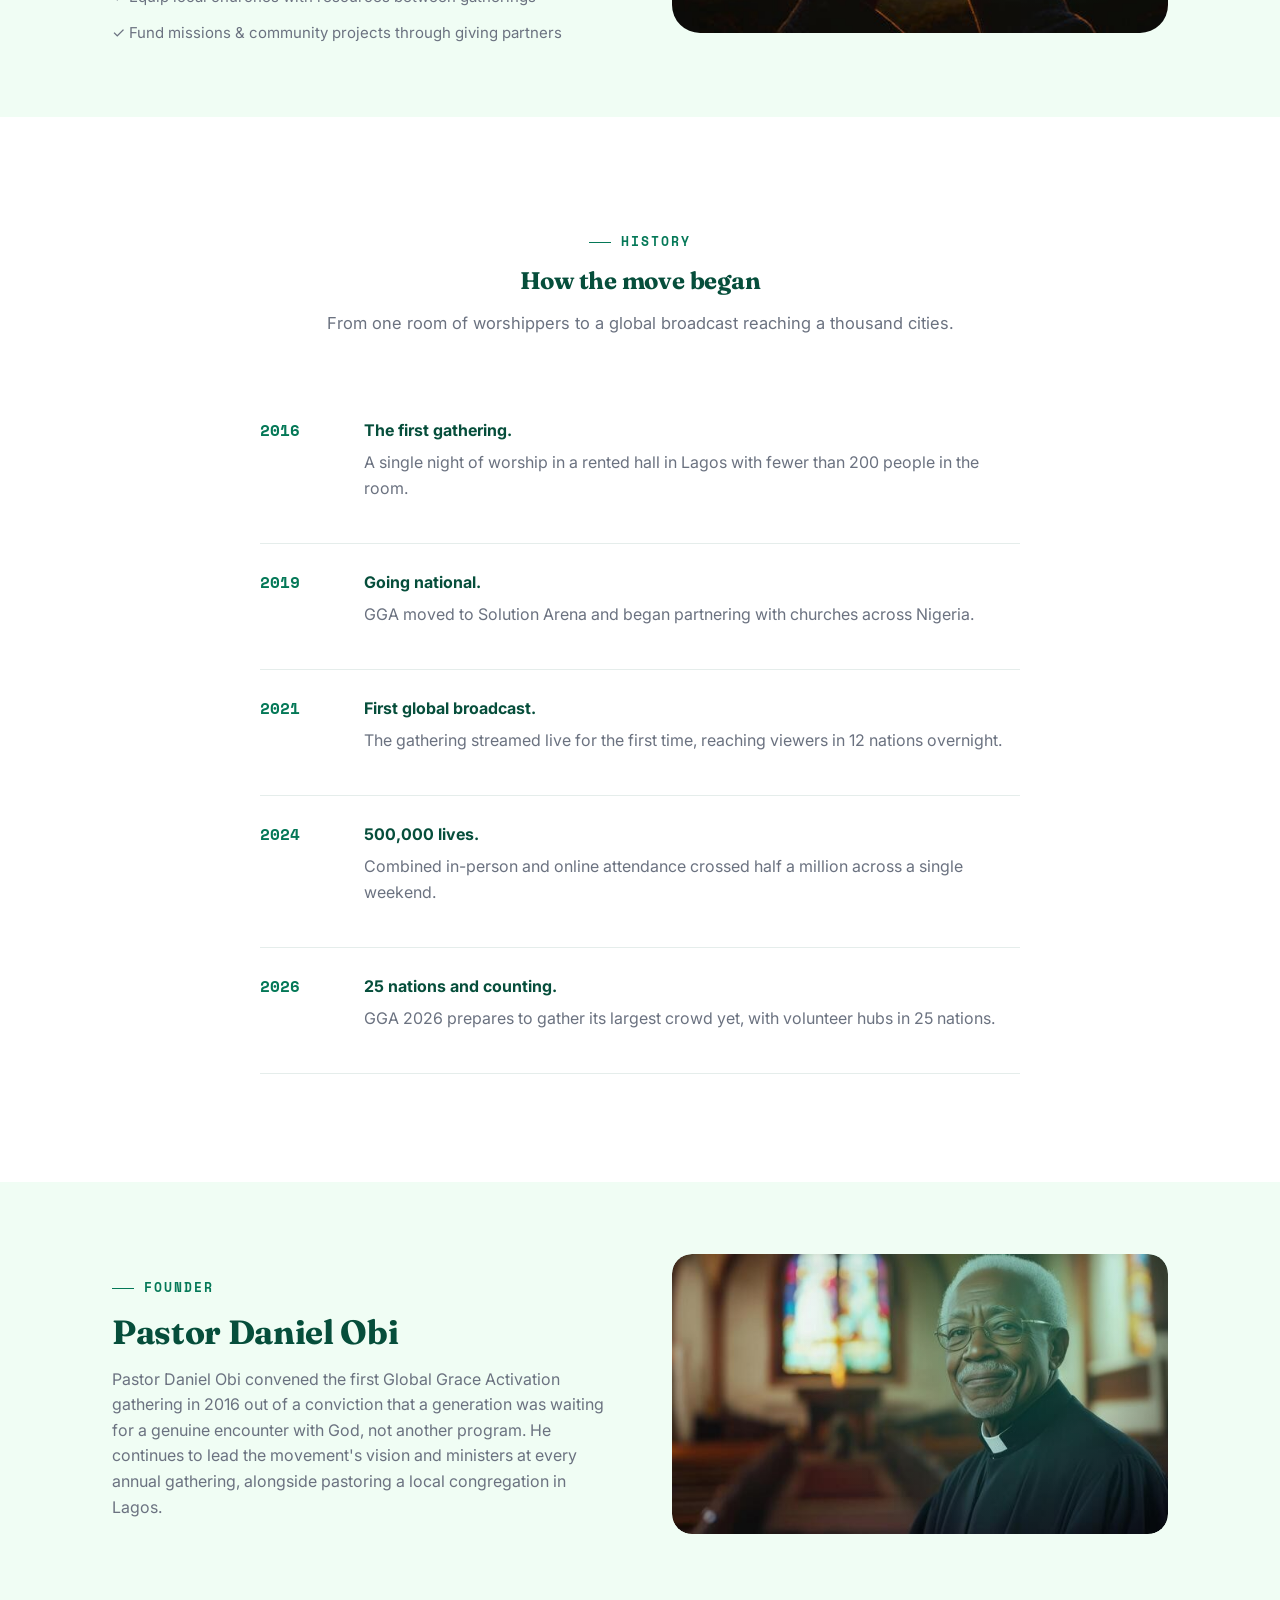
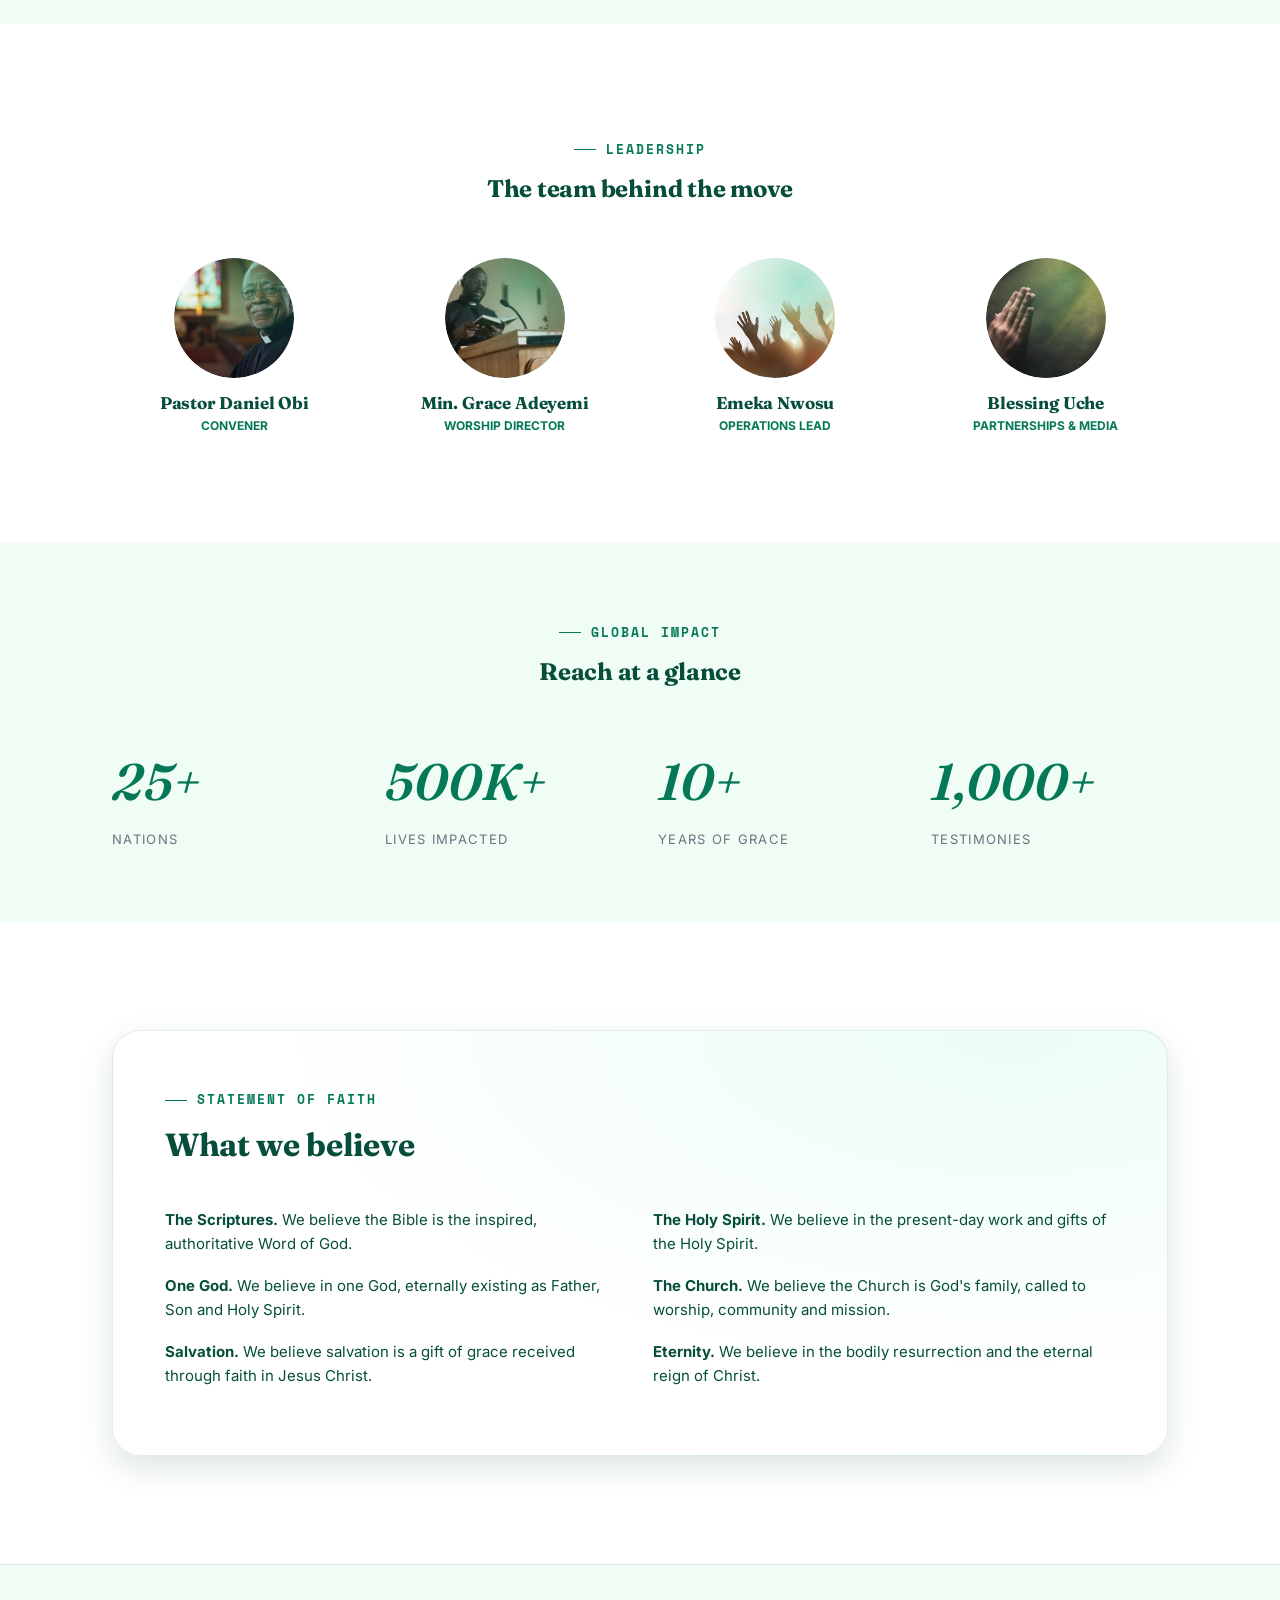
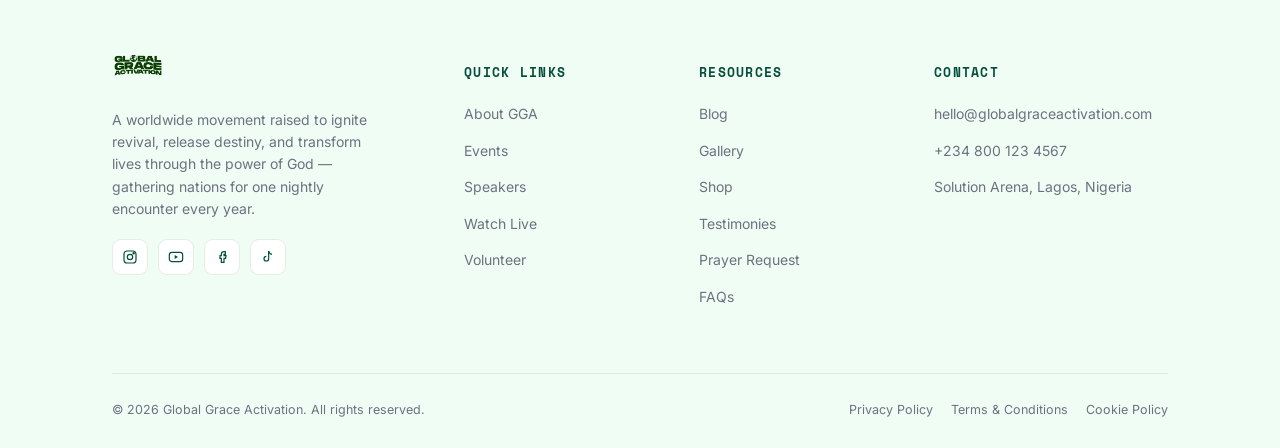
==== commit f6f60aa8: "Add files via upload" ====
--- a/about.html
+++ b/about.html
@@ -28,6 +28,7 @@
       <a href="watch-live.html">Watch Live</a>
       <a href="give.html">Give</a>
       <a href="gallery.html">Gallery</a>
+      <a href="shop.html">Shop</a>
       <a href="blog.html">Blog</a>
       <a href="contact.html">Contact</a>
     </div>
@@ -197,6 +198,7 @@
         <ul>
           <li><a href="blog.html">Blog</a></li>
           <li><a href="gallery.html">Gallery</a></li>
+          <li><a href="shop.html">Shop</a></li>
           <li><a href="testimonies.html">Testimonies</a></li>
           <li><a href="prayer.html">Prayer Request</a></li>
           <li><a href="faqs.html">FAQs</a></li>
--- a/styles.css
+++ b/styles.css
@@ -141,6 +141,16 @@
   color:var(--ink);
 }
 .btn-outline:hover{ border-color:var(--ink); background:rgba(6,78,59,.06); transform:translateY(-2px); }
+/* Hero: white outline button so it shows on dark background */
+.hero .btn-outline{
+  color: #ffffff;
+  border-color: rgba(255,255,255,.45);
+}
+.hero .btn-outline:hover{
+  border-color: #ffffff;
+  background: rgba(255,255,255,.12);
+}
+
 .btn-outline-dark{
   background:transparent;
   border-color: rgba(18,32,26,.25);
@@ -186,7 +196,7 @@
   min-width:0;
 }
 .nav-brand .flame-mark{
-  width:56px;height:56px;flex:none;
+  width:68px;height:68px;flex:none;
 }
 .nav-brand .brand-text{
   font-family:'Fraunces',serif;
@@ -223,18 +233,22 @@
   padding:10px 14px;
   border-radius:8px;
   white-space:nowrap;
-  transition: color .25s ease, background .25s ease;
-}
-.nav-links a:hover{ color:var(--ink); background:rgba(6,78,59,.06); }
-.nav-links a.active{ color:var(--flame-dim); }
-.nav-links a.active::after{
+  transition: color .35s ease;
+}
+.nav-links a::after{
   content:'';
   position:absolute;
-  left:14px; right:14px; bottom:4px;
+  left:50%; right:50%; bottom:4px;
   height:2px;
-  background:var(--flame-dim);
+  background:linear-gradient(90deg,var(--flame),var(--flame-dim));
   border-radius:2px;
-}
+  transition: left .35s var(--ease), right .35s var(--ease);
+}
+.nav-links a:hover{ color:var(--flame-dim); }
+.nav-links a:hover::after{ left:14px; right:14px; }
+.nav-links a.active{ color:var(--flame-dim); }
+.nav-links a.active::after{ left:14px; right:14px; }
+.nav-links a.nav-mobile-cta{ display:none; }
 
 .nav-actions{
   display:flex; align-items:center; gap:10px;
@@ -253,6 +267,8 @@
   flex-direction:column; gap:5px;
 }
 .nav-burger span{ width:18px;height:2px;background:var(--ink);border-radius:2px; transition:.3s; }
+.nav-burger.is-open{ background:var(--ink-2); border-color:var(--flame); }
+.nav-burger.is-open span{ background:var(--flame-dim); }
 .nav-burger.is-open span:nth-child(1){ transform:translateY(7px) rotate(45deg); }
 .nav-burger.is-open span:nth-child(2){ opacity:0; }
 .nav-burger.is-open span:nth-child(3){ transform:translateY(-7px) rotate(-45deg); }
@@ -284,6 +300,40 @@
   .nav-links.is-open{ opacity:1; visibility:visible; transform:translateY(0); }
   .nav-links a{ padding:14px 8px; border-bottom:1px solid var(--line); border-radius:0; }
   .nav-burger{ display:flex; }
+
+  .nav-links a.nav-mobile-cta{
+    display:flex;
+    border-bottom:none;
+    border-radius:999px;
+    margin:16px 0 18px;
+    padding:16px 20px;
+    font-size:14.5px;
+    box-shadow:0 10px 26px rgba(16,185,129,.32);
+  }
+  .nav-links a.nav-mobile-cta:hover{ color:#fff; }
+
+  .nav-links a{
+    opacity:0;
+    transform:translateY(-8px);
+    transition: color .35s ease, background .35s ease, opacity .4s var(--ease), transform .4s var(--ease);
+  }
+  .nav-links.is-open a{ opacity:1; transform:translateY(0); }
+  .nav-links.is-open a:nth-child(1){ transition-delay:.04s; }
+  .nav-links.is-open a:nth-child(2){ transition-delay:.08s; }
+  .nav-links.is-open a:nth-child(3){ transition-delay:.12s; }
+  .nav-links.is-open a:nth-child(4){ transition-delay:.16s; }
+  .nav-links.is-open a:nth-child(5){ transition-delay:.2s; }
+  .nav-links.is-open a:nth-child(6){ transition-delay:.24s; }
+  .nav-links.is-open a:nth-child(7){ transition-delay:.28s; }
+  .nav-links.is-open a:nth-child(8){ transition-delay:.32s; }
+  .nav-links.is-open a:nth-child(9){ transition-delay:.36s; }
+  .nav-links.is-open a:nth-child(10){ transition-delay:.4s; }
+}
+
+@media(max-width:940px){
+  .btn:active{ transform:scale(.96); }
+  .ql-item:active{ transform:scale(.97); background:var(--ink-2); }
+  .nav-burger:active{ transform:scale(.92); }
 }
 @media(max-width:560px){
   .nav-actions{ gap:6px; }
@@ -335,10 +385,11 @@
     radial-gradient(60% 55% at 78% 12%, rgba(16,185,129,.22), transparent 60%),
     radial-gradient(45% 45% at 10% 85%, rgba(52,211,153,.14), transparent 60%),
     linear-gradient(180deg, #ffffff 0%, #f0fdf4 55%, #ffffff 100%);
+  pointer-events:none;
 }
 
 /* ---- hero background fade slider ---- */
-.hero-slider{ position:absolute; inset:0; z-index:0; overflow:hidden; }
+.hero-slider{ position:absolute; inset:0; z-index:0; overflow:hidden; pointer-events:none; }
 .hero-slide{
   position:absolute; inset:0;
   background-size:cover; background-position:center;
@@ -353,26 +404,29 @@
 .hero-slide[data-slide="4"]{ background-image: linear-gradient(155deg,#d1fae5,#f0fdf4); opacity:0.3; }
 
 /* ---- hero background video ---- */
-.hero-video-wrap{ position:absolute; inset:0; overflow:hidden; }
-.hero-video{ width:100%; height:100%; object-fit:cover; display:block; }
+.hero-video-wrap{ position:absolute; inset:0; overflow:hidden; z-index:1; pointer-events:none; }
+.hero-video{ width:100%; height:100%; object-fit:cover; display:block; opacity:.85; }
 .hero-video.hero-video--hidden{ display:none; }
 .hero-video{ display:block; }
 .hero-video-overlay{
-  position:absolute; inset:0;
-  background: linear-gradient(180deg, rgba(255,255,255,.35) 0%, rgba(255,255,255,.65) 50%, rgba(255,255,255,.88) 100%);
+  position:absolute; inset:0; z-index:2;
+  background: linear-gradient(180deg, rgba(0,0,0,.35) 0%, rgba(0,0,0,.55) 50%, rgba(0,0,0,.72) 100%);
+  pointer-events:none;
 }
 #ember-canvas{
   position:absolute; inset:0; width:100%; height:100%;
-  opacity:.7;
+  opacity:.7; z-index:3;
+  pointer-events:none;
 }
 .hero-grid-lines{
-  position:absolute; inset:0;
+  position:absolute; inset:0; z-index:3;
   background-image: linear-gradient(rgba(6,78,59,.045) 1px, transparent 1px), linear-gradient(90deg, rgba(6,78,59,.045) 1px, transparent 1px);
   background-size: 64px 64px;
   mask-image: radial-gradient(80% 60% at 50% 40%, black, transparent 90%);
+  pointer-events:none;
 }
 .hero-content{
-  position:relative; z-index:2;
+  position:relative; z-index:4;
   width:100%;
   padding: 70px 0 90px;
 }
@@ -392,18 +446,18 @@
   font-family:'Space Mono',monospace;
   letter-spacing:.28em;
   font-size:13px; font-weight:700;
-  color: var(--flame-dim);
+  color: #ffffff;
   text-transform:uppercase;
 }
 .hero h1{
   font-size: clamp(2.6rem, 5.4vw, 4.6rem);
-  color:var(--ink);
+  color:#ffffff;
   font-weight:600;
 }
 .hero h1 em{
   font-style:italic;
   font-weight:500;
-  color: var(--flame-dim);
+  color: var(--ember);
 }
 .hero .split-line{ overflow:hidden; }
 .hero .split-line span{
@@ -412,7 +466,7 @@
   opacity:0;
 }
 .hero p.lede{
-  color:var(--mist);
+  color:rgba(255,255,255,.85);
   font-size:18px;
   max-width:520px;
   margin-top:22px;
@@ -424,12 +478,13 @@
 }
 
 .hero-panel{
-  background: rgba(255,255,255,.72);
-  border:1px solid var(--line-dark);
+  background: rgba(255,255,255,.92);
+  border:1px solid rgba(255,255,255,.55);
   border-radius: var(--radius-lg);
   padding:30px;
-  backdrop-filter: blur(10px);
-  box-shadow: var(--shadow-md);
+  backdrop-filter: blur(16px) saturate(140%);
+  -webkit-backdrop-filter: blur(16px) saturate(140%);
+  box-shadow: 0 24px 60px rgba(6,78,59,.18);
   opacity:0; transform:translateY(20px);
 }
 .hero-panel .eyebrow{ margin-bottom:14px; }
@@ -439,39 +494,44 @@
   margin-bottom:22px;
 }
 .countdown .c-cell{
-  background: rgba(6,78,59,.05);
-  border:1px solid var(--line);
+  background: rgba(255,255,255,.65);
+  border:1px solid rgba(6,78,59,.08);
   border-radius:12px;
   padding:14px 4px;
   text-align:center;
+  box-shadow: inset 0 1px 0 rgba(255,255,255,.8), 0 4px 12px rgba(6,78,59,.06);
 }
 .countdown .c-num{
   font-family:'Space Mono',monospace;
-  font-size: clamp(1.5rem,3vw,2.2rem);
+  font-size: clamp(1.6rem,3.2vw,2.4rem);
   font-weight:700;
-  color: var(--flame-dim);
+  color: var(--ink);
   font-variant-numeric: tabular-nums;
+  text-shadow: 0 1px 0 rgba(255,255,255,.8);
 }
 .countdown .c-label{
   font-family:'Space Mono',monospace;
   font-size:9.5px; letter-spacing:.14em; text-transform:uppercase;
-  color:var(--mist); margin-top:4px;
+  color:var(--flame-dim); margin-top:4px; font-weight:700;
 }
 .hero-meta{ display:flex; flex-direction:column; gap:10px; color:var(--text); font-size:14.5px; }
 .hero-meta li{ display:flex; gap:10px; align-items:center; }
 .hero-meta svg{ width:16px;height:16px; flex:none; color:var(--flame-dim); }
 
 .scroll-cue{
-  position:absolute; bottom:34px; left:50%; transform:translateX(-50%);
-  display:flex; flex-direction:column; align-items:center; gap:8px;
-  color:var(--mist); font-family:'Space Mono',monospace; font-size:10.5px; letter-spacing:.2em;
-  z-index:2;
-}
-.scroll-cue .line{ width:1px; height:34px; background:linear-gradient(var(--flame-dim),transparent); animation: scrollcue 2s infinite; }
+  position:absolute; bottom:28px; left:50%; transform:translateX(-50%);
+  display:flex; flex-direction:column; align-items:center; gap:10px;
+  color:rgba(255,255,255,.95); font-family:'Space Mono',monospace; font-size:11px; letter-spacing:.22em;
+  z-index:5;
+  text-shadow: 0 2px 10px rgba(0,0,0,.35);
+  pointer-events:none;
+}
+.scroll-cue .line{ width:2px; height:42px; border-radius:2px; background:linear-gradient(rgba(255,255,255,.95),transparent); animation: scrollcue 2.2s infinite ease-in-out; }
 @keyframes scrollcue{ 0%{opacity:0;transform:scaleY(0);transform-origin:top;} 40%{opacity:1;transform:scaleY(1);transform-origin:top;} 60%{opacity:1;transform-origin:bottom;} 100%{opacity:0;transform:scaleY(0);transform-origin:bottom;} }
 
 @media(max-width:980px){
-  .hero-inner{ grid-template-columns:1fr; }
+  .hero-inner{ grid-template-columns:1fr; gap: 44px; }
+  .hero-content{ padding: 50px 0 80px; }
 }
 @media(max-width:1240px) and (min-width:981px){
   .hero-inner{ gap:38px; }
@@ -526,11 +586,20 @@
 .card{
   background:var(--white);
   border-radius: var(--radius-md);
-  border:1px solid var(--line);
+  border: 1.5px solid rgba(6,78,59,0.10);
   overflow:hidden;
-  transition: transform .4s var(--ease), box-shadow .4s var(--ease);
-}
-.card:hover{ transform:translateY(-6px); box-shadow: var(--shadow-md); }
+  transition: transform .4s var(--ease), box-shadow .4s var(--ease), border-color .4s ease;
+  box-shadow:
+    0 0 0 3px rgba(16,185,129,0.04),
+    0 2px 10px rgba(6,78,59,0.06);
+}
+.card:hover{
+  transform:translateY(-6px);
+  border-color: rgba(16,185,129,0.32);
+  box-shadow:
+    0 0 0 5px rgba(16,185,129,0.08),
+    0 16px 40px rgba(6,78,59,0.12);
+}
 
 .grid-4{ display:grid; grid-template-columns:repeat(4,1fr); gap:26px; }
 .grid-3{ display:grid; grid-template-columns:repeat(3,1fr); gap:26px; }
@@ -566,17 +635,30 @@
   display:flex; align-items:center; justify-content:center; position:relative;
 }
 .testimony-card .thumb .play{
-  width:52px;height:52px;border-radius:50%;background:rgba(27,43,19,.08); border:1.5px solid rgba(27,43,19,.35);
-  display:flex; align-items:center; justify-content:center; color:var(--ink); backdrop-filter:blur(4px);
-  transition: transform .3s var(--ease), background .3s;
-}
-.testimony-card:hover .thumb .play{ transform:scale(1.1); background:var(--flame); border-color:var(--flame); color:#ffffff; }
+  position:absolute; top:50%; left:50%; transform:translate(-50%,-50%);
+  width:52px;height:52px;border-radius:50%;background:var(--flame); border:1.5px solid var(--flame);
+  display:flex; align-items:center; justify-content:center; color:#ffffff; backdrop-filter:blur(4px);
+  box-shadow:0 6px 16px rgba(16,185,129,.35);
+  transition: transform .3s var(--ease), background .3s, box-shadow .3s;
+}
+.testimony-card:hover .thumb .play{ transform:translate(-50%,-50%) scale(1.1); background:var(--flame-dim); border-color:var(--flame-dim); box-shadow:0 8px 20px rgba(4,120,87,.45); }
 .testimony-card .cat{
-  position:absolute; top:12px; left:12px; background:rgba(27,43,19,.82); color:var(--flame);
-  font-family:'Space Mono',monospace; font-size:10px; letter-spacing:.08em; text-transform:uppercase;
-  padding:5px 10px; border-radius:999px; border:1px solid rgba(255,255,255,.15);
-}
-.testimony-card .body{ padding:18px 20px; }
+  display:inline-flex;
+  align-items:center;
+  gap:6px;
+  background:rgba(16,185,129,.10);
+  color:var(--flame-dim);
+  font-family:'Space Mono',monospace;
+  font-size:10px;
+  letter-spacing:.08em;
+  text-transform:uppercase;
+  padding:5px 10px;
+  border-radius:999px;
+  border:1px solid rgba(16,185,129,.25);
+  margin-bottom:8px;
+  font-weight:700;
+}
+.testimony-card .body{ padding:18px 20px 20px; }
 .testimony-card h4{ font-size:16.5px; }
 .testimony-card small{ color:var(--mist); }
 
@@ -986,9 +1068,20 @@
    MOBILE IMPROVEMENTS
    ============================================================ */
 @media(max-width: 640px){
-  .hero h1{ font-size: clamp(2rem, 8vw, 2.8rem); }
-  .hero-panel{ padding: 22px; }
-  .countdown .c-num{ font-size: 1.4rem; }
+  .hero-content{ padding: 36px 0 80px; }
+  .hero h1{ font-size: clamp(1.85rem, 7.2vw, 2.6rem); line-height: 1.08; }
+  .hero p.lede{ font-size: 15.5px; margin-top: 16px; max-width: 100%; }
+  .hero-cta-row{ margin-top: 28px; gap: 12px; }
+  .hero-cta-row .btn{ flex: 1 1 42%; min-width: 130px; padding: 14px 18px; font-size: 13.5px; }
+  .hero-panel{ padding: 22px 18px; margin-top: 8px; }
+  .hero-panel h3{ font-size: 17px; margin-bottom: 14px; }
+  .countdown{ gap: 8px; margin-bottom: 16px; }
+  .countdown .c-cell{ padding: 10px 2px; border-radius: 10px; }
+  .countdown .c-num{ font-size: 1.45rem; }
+  .countdown .c-label{ font-size: 8.5px; letter-spacing: .1em; }
+  .hero-meta{ font-size: 13px; gap: 8px; }
+  .scroll-cue{ bottom: 14px; }
+  .scroll-cue .line{ height: 32px; }
   .pop-hint{ font-size: 11px; padding: 7px 12px; bottom: 12px; right: 12px; }
   .pop-modal-close{ top: 14px; right: 14px; width: 40px; height: 40px; font-size: 22px; }
   .quicklinks .container{ grid-template-columns: repeat(2, 1fr); }
@@ -998,15 +1091,24 @@
   .section-pad-sm{ padding: 48px 0; }
   .two-col{ gap: 36px; }
   .nav-actions .btn-outline{ display: none; }
+  .nav-actions .js-register-btn{ display: none; }
+
+  .nav-brand .flame-mark{ width: 52px; height: 52px; }
+  .page-header{ padding: calc(var(--nav-h) + 64px) 0 64px; }
+  .page-header h1{ font-size: clamp(1.9rem, 5.5vw, 2.8rem); }
 }
 
 @media(max-width: 400px){
   .container{ padding: 0 16px; }
   .btn{ padding: 14px 22px; font-size: 13.5px; }
-  .hero-cta-row{ gap: 12px; }
+  .hero-cta-row{ gap: 10px; }
+  .hero-cta-row .btn{ flex: 1 1 100%; width: 100%; }
   .grid-4, .grid-3, .grid-2{ gap: 18px; }
   .speaker-card .body{ padding: 18px; }
   .blog-card .body{ padding: 18px; }
+  .countdown .c-num{ font-size: 1.25rem; }
+  .countdown .c-cell{ padding: 8px 2px; }
+  .hero-panel{ padding: 18px 14px; }
 }
 
 /* ============================================================
